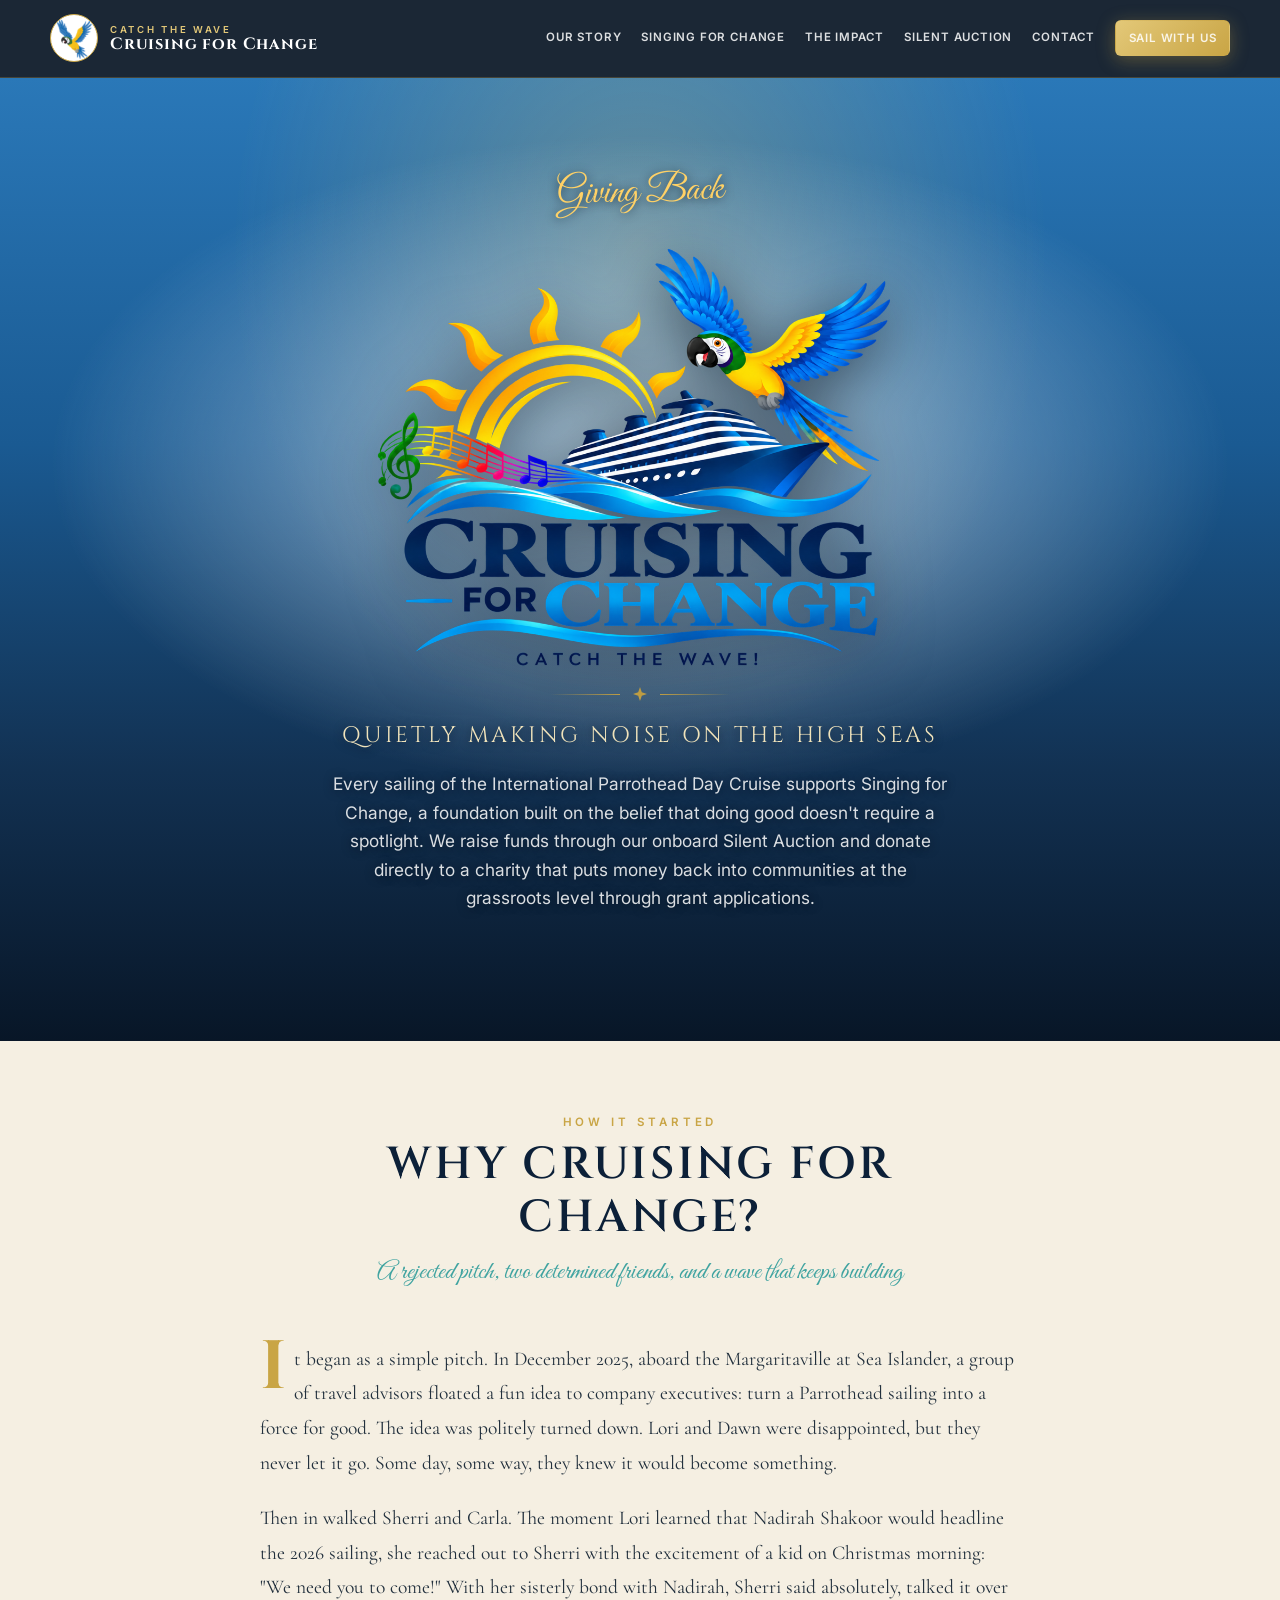
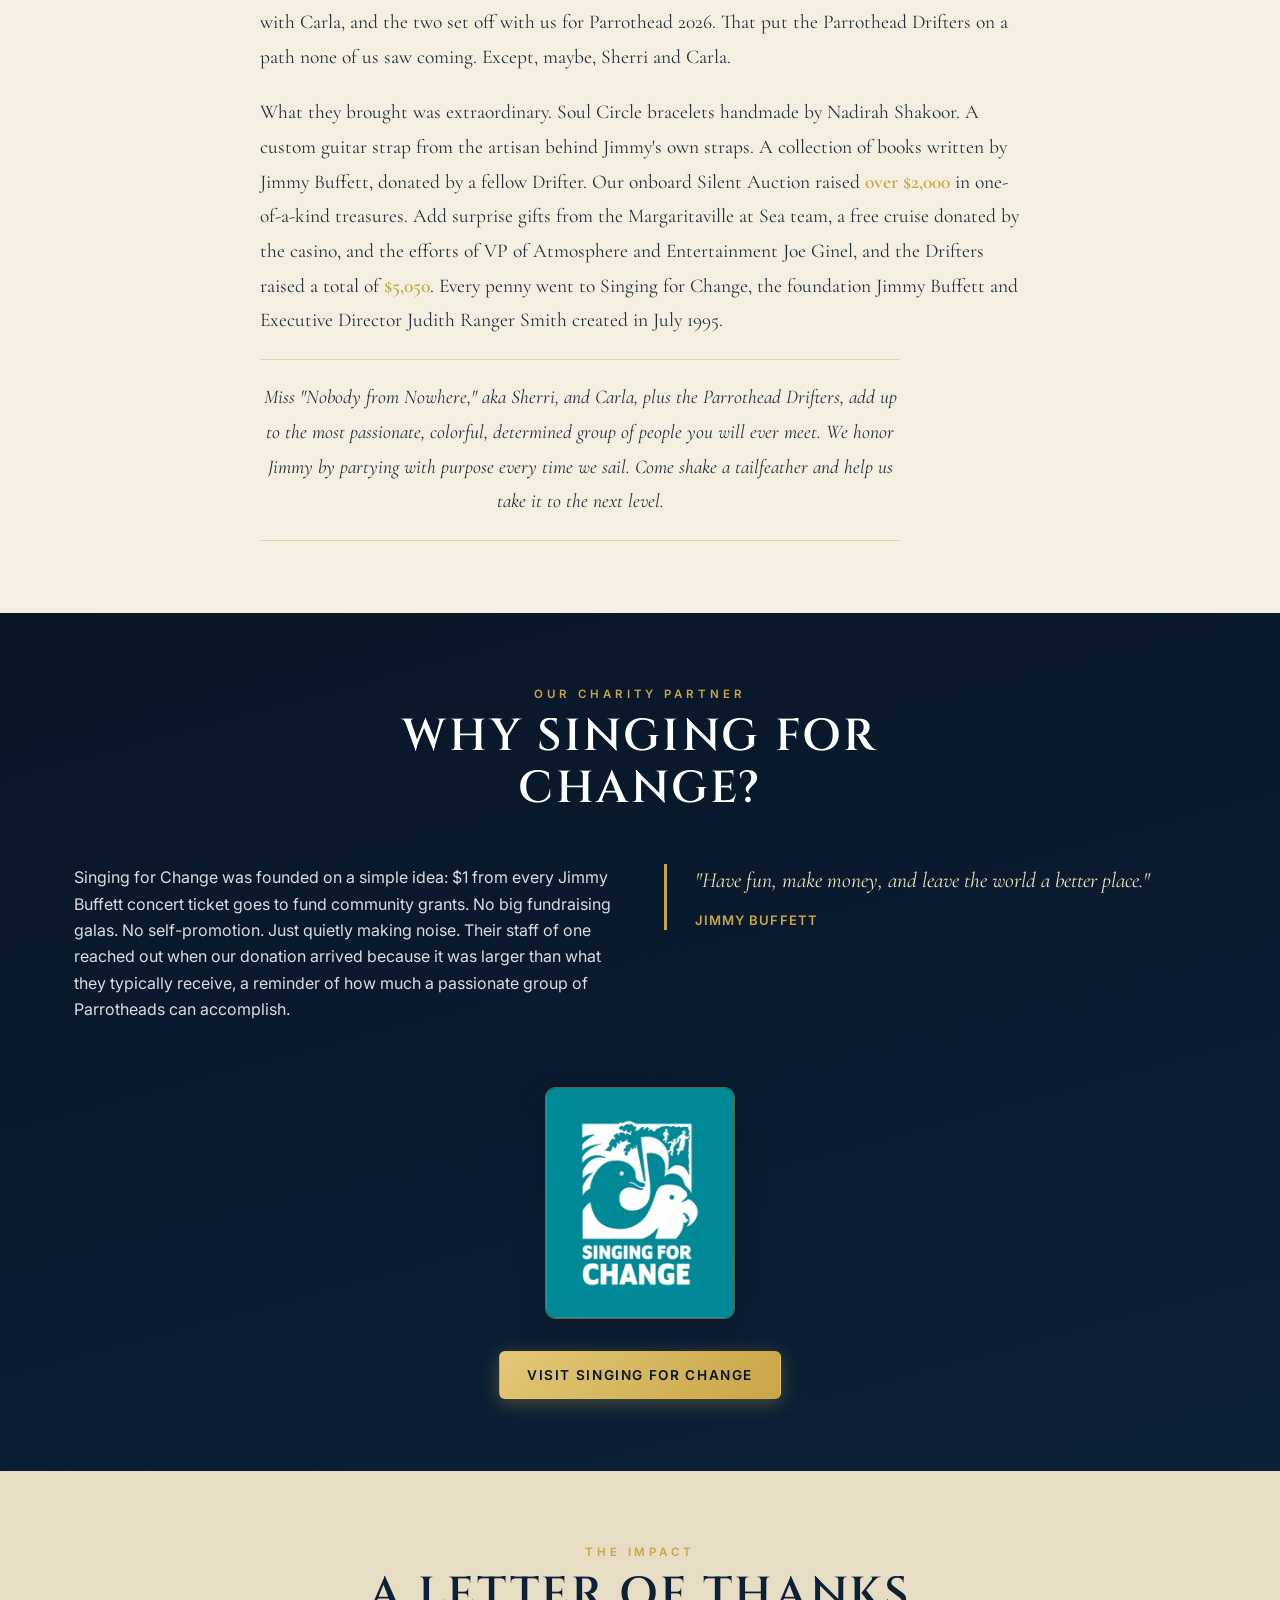
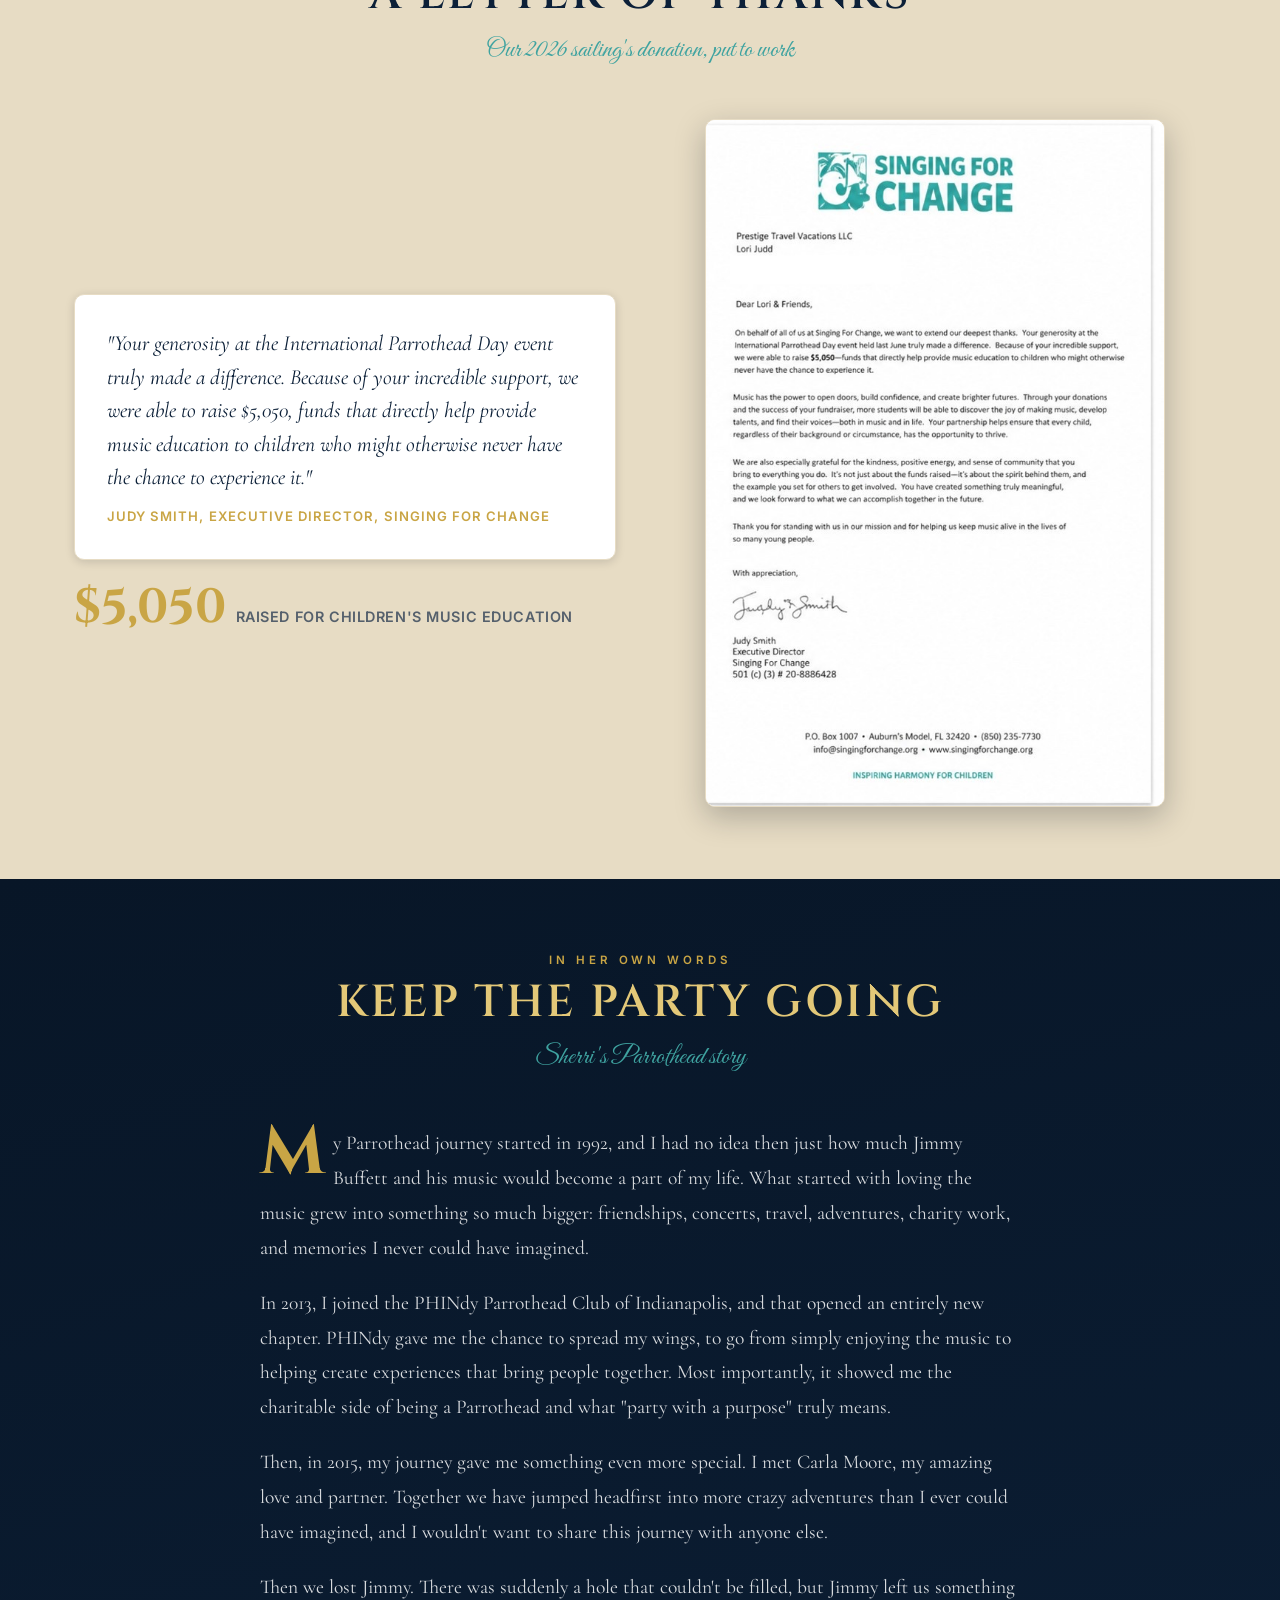
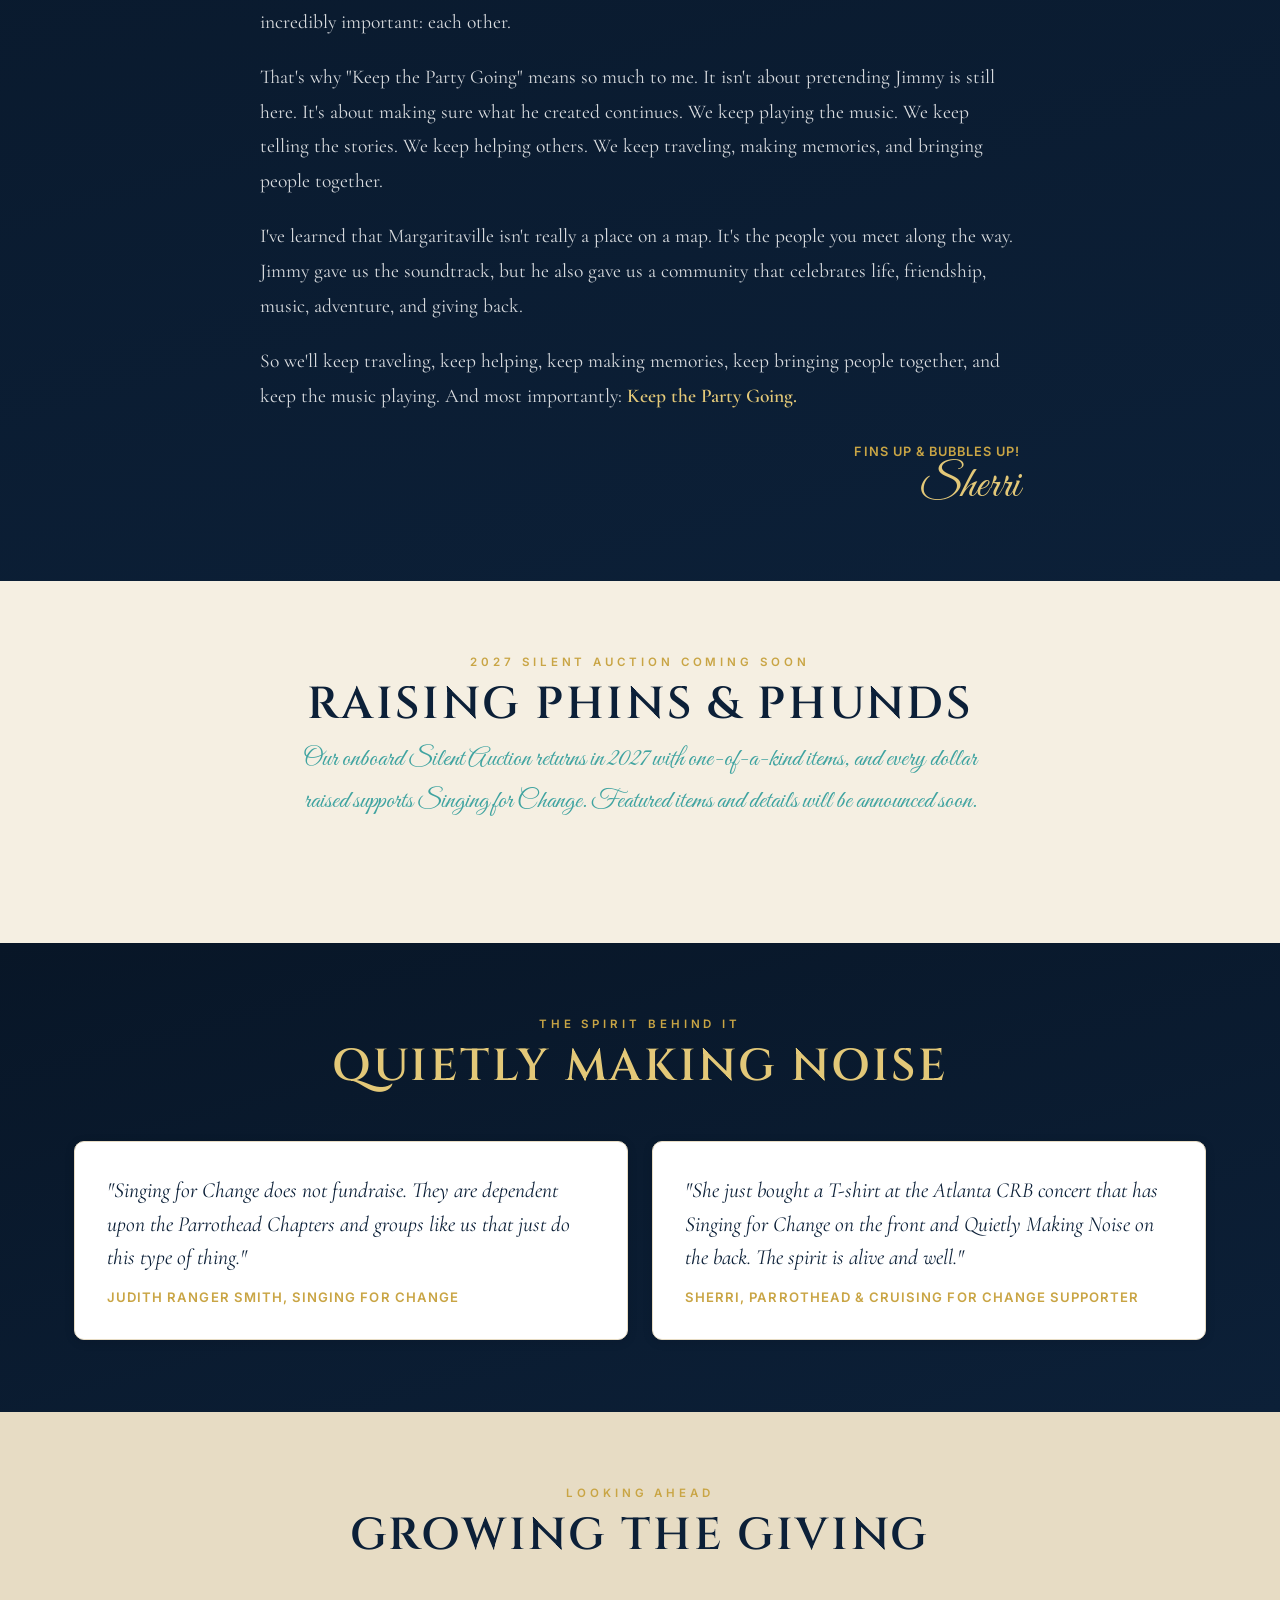
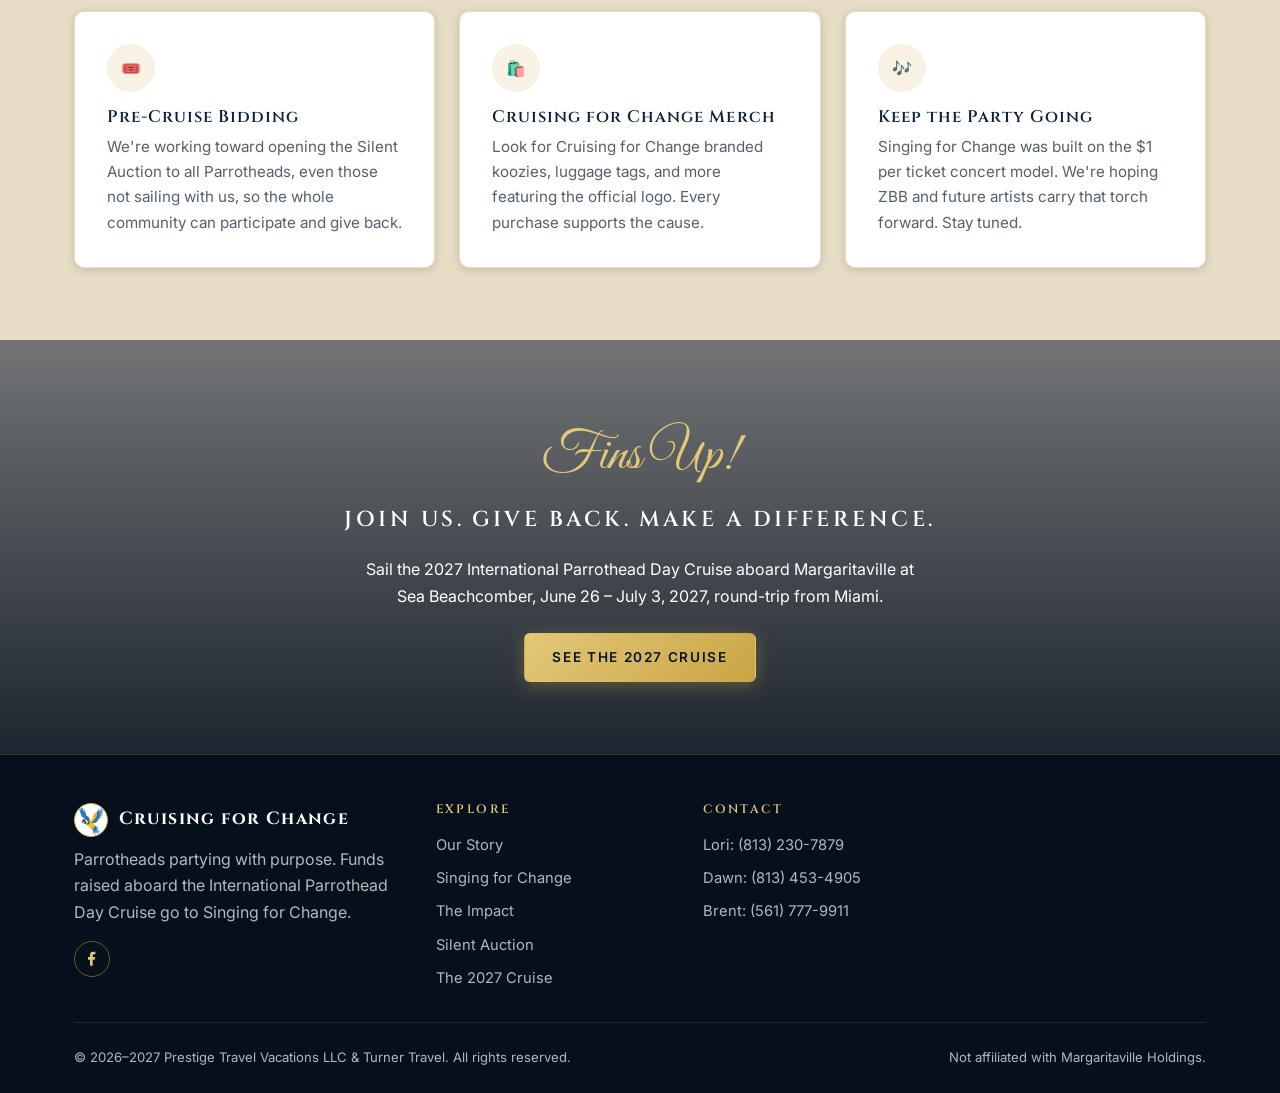
==== public/index.html @ c518edcb "First version of cruisingforchange.org Home page carried over from the parrotheadscruise.com charity" ====
<!DOCTYPE html>
<html lang="en">
<head>
<meta charset="UTF-8">
<meta name="viewport" content="width=device-width, initial-scale=1.0">
<title>Cruising for Change | Partying with Purpose on the High Seas</title>
<meta name="description" content="Cruising for Change: how the Parrothead Drifters raised $5,050 for Singing for Change aboard Margaritaville at Sea, and how the 2027 International Parrothead Day Cruise keeps the party going with purpose.">
<link rel="canonical" href="https://cruisingforchange.org/">
<meta property="og:type" content="website">
<meta property="og:site_name" content="Cruising for Change">
<meta property="og:title" content="Cruising for Change | Partying with Purpose on the High Seas">
<meta property="og:description" content="Parrotheads raising funds for Singing for Change, one sailing at a time. Catch the wave.">
<meta property="og:url" content="https://cruisingforchange.org/">
<meta property="og:image" content="https://cruisingforchange.org/assets/img/og-image.jpg">
<meta property="og:image:width" content="1200">
<meta property="og:image:height" content="630">
<meta property="og:image:alt" content="Cruising for Change logo: a cruise ship, a macaw and a rising sun">
<meta name="twitter:card" content="summary_large_image">
<meta name="twitter:title" content="Cruising for Change | Partying with Purpose on the High Seas">
<meta name="twitter:description" content="Parrotheads raising funds for Singing for Change, one sailing at a time. Catch the wave.">
<meta name="twitter:image" content="https://cruisingforchange.org/assets/img/og-image.jpg">
<link rel="icon" type="image/png" href="assets/img/favicon.png">
<link rel="preconnect" href="https://fonts.googleapis.com">
<link rel="preconnect" href="https://fonts.gstatic.com" crossorigin>
<link href="https://fonts.googleapis.com/css2?family=Cinzel:wght@600;700&family=Cormorant+Garamond:ital,wght@0,500;0,600;1,500&family=Great+Vibes&family=Inter:wght@400;500;600;700&display=swap" rel="stylesheet">
<link rel="stylesheet" href="css/styles.css">
</head>
<body>

<header class="site-header" id="siteHeader">
  <nav class="nav container">
    <a href="#top" class="brand">
      <img class="brand-mark" src="assets/img/favicon.png" alt="Cruising for Change parrot">
      <span class="brand-text">
        <span class="brand-top">Catch the Wave</span>
        <span class="brand-main">Cruising for Change</span>
      </span>
    </a>
    <button class="nav-toggle" id="navToggle" aria-label="Toggle navigation" aria-expanded="false" aria-controls="navLinks">
      <svg viewBox="0 0 24 24" fill="none" stroke="currentColor" stroke-width="2"><line x1="3" y1="6" x2="21" y2="6"/><line x1="3" y1="12" x2="21" y2="12"/><line x1="3" y1="18" x2="21" y2="18"/></svg>
    </button>
    <div class="nav-links" id="navLinks">
      <a href="#story">Our Story</a>
      <a href="#partner">Singing for Change</a>
      <a href="#impact">The Impact</a>
      <a href="#auction">Silent Auction</a>
      <a href="#contact">Contact</a>
      <a href="https://parrotheadscruise.com/" class="btn btn-gold">Sail With Us</a>
    </div>
  </nav>
</header>

<main id="top">

  <section class="hero charity-hero">
    <div class="container">
      <div class="hero-inner" style="max-width: 760px; margin: 0 auto; text-align: center;">
        <span class="hero-script">Giving Back</span>
        <h1 class="visually-hidden">Cruising for Change</h1>
        <img class="cfc-logo-float" src="assets/img/cfc-logo-transparent.png" alt="Cruising for Change: Catch the Wave" width="1200" height="800">
        <div class="hero-rule" style="justify-content: center;">
          <svg width="14" height="14" viewBox="0 0 14 14" fill="currentColor" aria-hidden="true"><path d="M7 0l1.8 5.2L14 7l-5.2 1.8L7 14 5.2 8.8 0 7l5.2-1.8z"/></svg>
        </div>
        <p class="hero-dates">QUIETLY MAKING NOISE ON THE HIGH SEAS</p>
        <p class="hero-lede" style="max-width: 620px; margin-left: auto; margin-right: auto;">Every sailing of the International Parrothead Day Cruise supports Singing for Change, a foundation built on the belief that doing good doesn't require a spotlight. We raise funds through our onboard Silent Auction and donate directly to a charity that puts money back into communities at the grassroots level through grant applications.</p>
      </div>
    </div>
  </section>

  <section id="story">
    <div class="container">
      <div class="section-head">
        <span class="eyebrow">How It Started</span>
        <h2>Why Cruising for Change?</h2>
        <p class="tagline">A rejected pitch, two determined friends, and a wave that keeps building</p>
      </div>
      <div class="story story-prose">
        <p>It began as a simple pitch. In December 2025, aboard the Margaritaville at Sea Islander, a group of travel advisors floated a fun idea to company executives: turn a Parrothead sailing into a force for good. The idea was politely turned down. Lori and Dawn were disappointed, but they never let it go. Some day, some way, they knew it would become something.</p>
        <figure class="pitch-photo">
          <img src="assets/img/pitch-2025.jpg" alt="Lori and Dawn in Cruising for Change shirts making the first pitch aboard Margaritaville at Sea Islander, December 2025" width="463" height="437" loading="lazy" onerror="this.closest('figure').hidden = true">
          <figcaption>Lori and Dawn making the very first pitch, December 2025, aboard Margaritaville at Sea Islander</figcaption>
        </figure>
        <p>Then in walked Sherri and Carla. The moment Lori learned that Nadirah Shakoor would headline the 2026 sailing, she reached out to Sherri with the excitement of a kid on Christmas morning: "We need you to come!" With her sisterly bond with Nadirah, Sherri said absolutely, talked it over with Carla, and the two set off with us for Parrothead 2026. That put the Parrothead Drifters on a path none of us saw coming. Except, maybe, Sherri and Carla.</p>
        <p>What they brought was extraordinary. Soul Circle bracelets handmade by Nadirah Shakoor. A custom guitar strap from the artisan behind Jimmy's own straps. A collection of books written by Jimmy Buffett, donated by a fellow Drifter. Our onboard Silent Auction raised <strong>over $2,000</strong> in one-of-a-kind treasures. Add surprise gifts from the Margaritaville at Sea team, a free cruise donated by the casino, and the efforts of VP of Atmosphere and Entertainment Joe Ginel, and the Drifters raised a total of <strong>$5,050</strong>. Every penny went to Singing for Change, the foundation Jimmy Buffett and Executive Director Judith Ranger Smith created in July 1995.</p>
        <p class="story-highlight">Miss "Nobody from Nowhere," aka Sherri, and Carla, plus the Parrothead Drifters, add up to the most passionate, colorful, determined group of people you will ever meet. We honor Jimmy by partying with purpose every time we sail. Come shake a tailfeather and help us take it to the next level.</p>
      </div>
    </div>
  </section>

  <section class="bg-navy" id="partner">
    <div class="container">
      <div class="section-head">
        <span class="eyebrow">Our Charity Partner</span>
        <h2>Why Singing for Change?</h2>
      </div>
      <div class="grid grid-2" style="gap: var(--space-5); align-items: flex-start;">
        <div>
          <p>Singing for Change was founded on a simple idea: $1 from every Jimmy Buffett concert ticket goes to fund community grants. No big fundraising galas. No self-promotion. Just quietly making noise. Their staff of one reached out when our donation arrived because it was larger than what they typically receive, a reminder of how much a passionate group of Parrotheads can accomplish.</p>
        </div>
        <blockquote class="quote-card">"Have fun, make money, and leave the world a better place."<span class="quote-attribution">Jimmy Buffett</span></blockquote>
      </div>
      <div style="text-align: center; margin-top: var(--space-5);">
        <a href="https://www.singingforchange.org/" target="_blank" rel="noopener" aria-label="Singing for Change" style="display: inline-block;">
          <img class="sfc-logo" src="assets/img/singing-for-change.jpg" alt="Singing for Change logo" loading="lazy">
        </a>
        <div style="margin-top: var(--space-3);">
          <a href="https://www.singingforchange.org/" class="btn btn-gold" target="_blank" rel="noopener">Visit Singing for Change</a>
        </div>
      </div>
    </div>
  </section>

  <section class="bg-cream-dark" id="impact">
    <div class="container">
      <div class="section-head">
        <span class="eyebrow">The Impact</span>
        <h2>A Letter of Thanks</h2>
        <p class="tagline">Our 2026 sailing's donation, put to work</p>
      </div>
      <div class="grid grid-2" style="gap: var(--space-5); align-items: center;">
        <div>
          <div class="card quote-card">
            <blockquote>"Your generosity at the International Parrothead Day event truly made a difference. Because of your incredible support, we were able to raise $5,050, funds that directly help provide music education to children who might otherwise never have the chance to experience it."</blockquote>
            <span class="quote-attribution">Judy Smith, Executive Director, Singing for Change</span>
          </div>
          <div class="impact-stat">
            <span class="impact-num">$5,050</span>
            <span class="impact-label">raised for children's music education</span>
          </div>
        </div>
        <a href="assets/img/sfc-thank-you-letter.jpg" target="_blank" rel="noopener" class="letter-frame" title="View the full letter">
          <img src="assets/img/sfc-thank-you-letter.jpg" alt="Thank-you letter from Singing for Change acknowledging a $5,050 donation raised at the International Parrothead Day cruise" loading="lazy">
        </a>
      </div>
    </div>
  </section>

  <section class="bg-navy">
    <div class="container">
      <div class="section-head">
        <span class="eyebrow">In Her Own Words</span>
        <h2 style="color: var(--gold-light);">Keep the Party Going</h2>
        <p class="tagline">Sherri's Parrothead story</p>
      </div>
      <div class="story story-prose">
        <p>My Parrothead journey started in 1992, and I had no idea then just how much Jimmy Buffett and his music would become a part of my life. What started with loving the music grew into something so much bigger: friendships, concerts, travel, adventures, charity work, and memories I never could have imagined.</p>
        <p>In 2013, I joined the PHINdy Parrothead Club of Indianapolis, and that opened an entirely new chapter. PHINdy gave me the chance to spread my wings, to go from simply enjoying the music to helping create experiences that bring people together. Most importantly, it showed me the charitable side of being a Parrothead and what "party with a purpose" truly means.</p>
        <p>Then, in 2015, my journey gave me something even more special. I met Carla Moore, my amazing love and partner. Together we have jumped headfirst into more crazy adventures than I ever could have imagined, and I wouldn't want to share this journey with anyone else.</p>
        <p>Then we lost Jimmy. There was suddenly a hole that couldn't be filled, but Jimmy left us something incredibly important: each other.</p>
        <p>That's why "Keep the Party Going" means so much to me. It isn't about pretending Jimmy is still here. It's about making sure what he created continues. We keep playing the music. We keep telling the stories. We keep helping others. We keep traveling, making memories, and bringing people together.</p>
        <p>I've learned that Margaritaville isn't really a place on a map. It's the people you meet along the way. Jimmy gave us the soundtrack, but he also gave us a community that celebrates life, friendship, music, adventure, and giving back.</p>
        <p>So we'll keep traveling, keep helping, keep making memories, keep bringing people together, and keep the music playing. And most importantly: <strong>Keep the Party Going.</strong></p>
        <div class="story-sign">
          <span class="fins">Fins Up &amp; Bubbles Up!</span>
          <span class="name">Sherri</span>
        </div>
      </div>
    </div>
  </section>

  <section id="auction">
    <div class="container">
      <div class="section-head">
        <span class="eyebrow">2027 Silent Auction Coming Soon</span>
        <h2>Raising Phins &amp; Phunds</h2>
        <p class="tagline">Our onboard Silent Auction returns in 2027 with one-of-a-kind items, and every dollar raised supports Singing for Change. Featured items and details will be announced soon.</p>
      </div>
    </div>
  </section>

  <section class="bg-navy">
    <div class="container">
      <div class="section-head">
        <span class="eyebrow">The Spirit Behind It</span>
        <h2 style="color: var(--gold-light);">Quietly Making Noise</h2>
      </div>
      <div class="grid grid-2">
        <div class="card quote-card">
          <blockquote>"Singing for Change does not fundraise. They are dependent upon the Parrothead Chapters and groups like us that just do this type of thing."</blockquote>
          <span class="quote-attribution">Judith Ranger Smith, Singing for Change</span>
        </div>
        <div class="card quote-card">
          <blockquote>"She just bought a T-shirt at the Atlanta CRB concert that has Singing for Change on the front and Quietly Making Noise on the back. The spirit is alive and well."</blockquote>
          <span class="quote-attribution">Sherri, Parrothead &amp; Cruising for Change Supporter</span>
        </div>
      </div>
    </div>
  </section>

  <section class="bg-cream-dark">
    <div class="container">
      <div class="section-head">
        <span class="eyebrow">Looking Ahead</span>
        <h2>Growing the Giving</h2>
      </div>
      <div class="grid grid-3">
        <div class="card">
          <div class="card-icon">🎟️</div>
          <h3>Pre-Cruise Bidding</h3>
          <p>We're working toward opening the Silent Auction to all Parrotheads, even those not sailing with us, so the whole community can participate and give back.</p>
        </div>
        <div class="card">
          <div class="card-icon">🛍️</div>
          <h3>Cruising for Change Merch</h3>
          <p>Look for Cruising for Change branded koozies, luggage tags, and more featuring the official logo. Every purchase supports the cause.</p>
        </div>
        <div class="card">
          <div class="card-icon">🎶</div>
          <h3>Keep the Party Going</h3>
          <p>Singing for Change was built on the $1 per ticket concert model. We're hoping ZBB and future artists carry that torch forward. Stay tuned.</p>
        </div>
      </div>
    </div>
  </section>

</main>

<div class="footer-cta">
  <div class="container">
    <span class="fins">Fins Up!</span>
    <h2>Join Us. Give Back. Make a Difference.</h2>
    <p style="max-width: 560px; margin: 0 auto var(--space-3);">Sail the 2027 International Parrothead Day Cruise aboard Margaritaville at Sea Beachcomber, June 26 &ndash; July 3, 2027, round-trip from Miami.</p>
    <a href="https://parrotheadscruise.com/" class="btn btn-gold">See the 2027 Cruise</a>
  </div>
</div>

<footer class="site-footer" id="contact">
  <div class="container">
    <div class="footer-grid">
      <div class="footer-col">
        <div class="footer-brand">
          <img src="assets/img/favicon.png" alt="Cruising for Change parrot">
          Cruising for Change
        </div>
        <p>Parrotheads partying with purpose. Funds raised aboard the International Parrothead Day Cruise go to Singing for Change.</p>
        <div class="social-links">
          <a href="https://www.facebook.com/profile.php?id=61576907030561" target="_blank" rel="noopener" aria-label="Facebook"><svg viewBox="0 0 24 24" fill="currentColor"><path d="M13 22v-9h3l1-4h-4V7c0-1.1.9-2 2-2h2V1h-3a5 5 0 0 0-5 5v3H6v4h3v9z"/></svg></a>
        </div>
      </div>
      <div class="footer-col">
        <h4>Explore</h4>
        <ul>
          <li><a href="#story">Our Story</a></li>
          <li><a href="#partner">Singing for Change</a></li>
          <li><a href="#impact">The Impact</a></li>
          <li><a href="#auction">Silent Auction</a></li>
          <li><a href="https://parrotheadscruise.com/">The 2027 Cruise</a></li>
        </ul>
      </div>
      <div class="footer-col">
        <h4>Contact</h4>
        <ul>
          <li><a href="tel:+18132307879">Lori: (813) 230-7879</a></li>
          <li><a href="tel:+18134534905">Dawn: (813) 453-4905</a></li>
          <li><a href="tel:+15617779911">Brent: (561) 777-9911</a></li>
        </ul>
      </div>
    </div>
    <div class="footer-bottom">
      <span>&copy; 2026&ndash;2027 Prestige Travel Vacations LLC &amp; Turner Travel. All rights reserved.</span>
      <span>Not affiliated with Margaritaville Holdings.</span>
    </div>
  </div>
</footer>

<script src="js/main.js"></script>
</body>
</html>
---- public/css/styles.css ----
/* ===========================================================
   International Parrothead Day Cruise 2027 - Design System
   Premium navy & gold nautical theme
   =========================================================== */

:root {
  /* Palette */
  --navy-950: #060f1c;
  --navy-900: #081627;
  --navy-800: #0c2038;
  --navy-700: #123152;
  --navy-600: #1a4066;
  --gold: #c9a545;
  --gold-light: #e3c878;
  --gold-pale: #f0e3bb;
  --cream: #f5efe2;
  --cream-dark: #e7dcc4;
  --ink: #22303d;
  --ink-soft: #55606c;
  --white: #ffffff;
  --teal-accent: #3fa3a0;
  --coral: #f0704f;
  --sunny: #ffd166;

  --font-display: "Cinzel", "Trajan Pro", Georgia, serif;
  --font-serif: "Cormorant Garamond", Georgia, serif;
  --font-script: "Great Vibes", cursive;
  --font-body: "Inter", -apple-system, BlinkMacSystemFont, "Segoe UI", sans-serif;

  --container-width: 1180px;
  --radius-sm: 6px;
  --radius-md: 10px;
  --radius-lg: 16px;
  --shadow-sm: 0 2px 10px rgba(6, 15, 28, 0.15);
  --shadow-md: 0 10px 30px rgba(6, 15, 28, 0.25);
  --shadow-gold: 0 4px 18px rgba(201, 165, 69, 0.35);

  --space-1: 0.5rem;
  --space-2: 1rem;
  --space-3: 1.5rem;
  --space-4: 2rem;
  --space-5: 3rem;
  --space-6: 4.5rem;
  --space-7: 6rem;
}

/* -----------------------------------------------------------
   Reset
   ----------------------------------------------------------- */
*, *::before, *::after { box-sizing: border-box; }
html { scroll-behavior: smooth; }
body {
  margin: 0;
  font-family: var(--font-body);
  color: var(--ink);
  background: var(--cream);
  line-height: 1.65;
  -webkit-font-smoothing: antialiased;
}
img { max-width: 100%; display: block; }
a { color: inherit; text-decoration: none; }
ul { margin: 0; padding: 0; list-style: none; }
h1, h2, h3, h4 {
  font-family: var(--font-display);
  color: var(--navy-800);
  line-height: 1.18;
  margin: 0 0 var(--space-2);
  font-weight: 600;
  letter-spacing: 0.02em;
}
p { margin: 0 0 var(--space-2); }
button { font-family: inherit; }

.container {
  width: 100%;
  max-width: var(--container-width);
  margin: 0 auto;
  padding: 0 var(--space-3);
}

/* Decorative helpers */
.script { font-family: var(--font-script); font-weight: 400; letter-spacing: 0; }
.gold { color: var(--gold); }

.ornament {
  display: flex;
  align-items: center;
  justify-content: center;
  gap: 0.8em;
  color: var(--gold);
  font-size: 0.9rem;
  margin: 0.4em 0 1em;
}
.ornament::before, .ornament::after {
  content: "";
  height: 1px;
  width: 56px;
  background: linear-gradient(to var(--dir, right), transparent, var(--gold));
}
.ornament::after { --dir: left; }

/* Placeholder token for details still pending */
.tbd {
  display: inline-flex;
  align-items: center;
  gap: 0.35em;
  padding: 0.05em 0.5em;
  background: rgba(201, 165, 69, 0.12);
  border: 1px dashed var(--gold);
  border-radius: 5px;
  color: #9a7d2e;
  font-weight: 600;
  font-size: 0.92em;
}
.tbd::before { content: "✎"; font-size: 0.85em; }

/* -----------------------------------------------------------
   Buttons
   ----------------------------------------------------------- */
.btn {
  display: inline-flex;
  align-items: center;
  justify-content: center;
  gap: 0.5em;
  padding: 0.9em 2em;
  border-radius: var(--radius-sm);
  font-weight: 600;
  font-size: 0.85rem;
  letter-spacing: 0.12em;
  text-transform: uppercase;
  border: 1.5px solid transparent;
  cursor: pointer;
  transition: transform 0.15s ease, box-shadow 0.15s ease, background 0.15s ease, color 0.15s ease;
}
.btn-gold {
  background: linear-gradient(135deg, var(--gold-light), var(--gold));
  color: var(--navy-900);
  box-shadow: var(--shadow-gold);
}
.btn-gold:hover { transform: translateY(-2px); box-shadow: 0 8px 24px rgba(201, 165, 69, 0.5); }
.btn-outline-light {
  background: transparent;
  color: var(--white);
  border-color: rgba(255,255,255,0.55);
}
.btn-outline-light:hover { background: rgba(255,255,255,0.12); transform: translateY(-2px); }
.btn-outline-navy {
  background: transparent;
  color: var(--navy-800);
  border-color: var(--navy-800);
}
.btn-outline-navy:hover { background: var(--navy-800); color: var(--gold-pale); }
.btn-block { width: 100%; }

/* -----------------------------------------------------------
   Header / Navigation
   ----------------------------------------------------------- */
.site-header {
  position: sticky;
  top: 0;
  z-index: 100;
  background: rgba(8, 22, 39, 0.92);
  backdrop-filter: blur(10px);
  border-bottom: 1px solid rgba(201, 165, 69, 0.25);
}
.site-header.is-scrolled { box-shadow: var(--shadow-md); }
.nav {
  display: flex;
  align-items: center;
  justify-content: space-between;
  gap: var(--space-3);
  padding: 0.9rem 0;
}
.brand { display: flex; align-items: center; gap: 0.75em; }
.brand-mark {
  width: 48px; height: 48px;
  flex-shrink: 0;
  border-radius: 50%;
  background: var(--white);
  object-fit: contain;
  border: 1.5px solid var(--gold);
}
.brand-text { display: flex; flex-direction: column; line-height: 1.15; }
.brand-text .brand-top {
  font-size: 0.6rem;
  letter-spacing: 0.28em;
  text-transform: uppercase;
  color: var(--gold-light);
  font-weight: 600;
}
.brand-text .brand-main {
  font-family: var(--font-display);
  font-size: 1.02rem;
  font-weight: 700;
  color: var(--white);
  letter-spacing: 0.05em;
}
.brand-text .brand-sub {
  font-size: 0.62rem;
  letter-spacing: 0.3em;
  text-transform: uppercase;
  color: var(--gold);
  font-weight: 600;
}
.nav-links { display: flex; align-items: center; gap: 1.25rem; }
.nav-links a,
.nav-menu-btn {
  font-weight: 600;
  font-size: 0.72rem;
  letter-spacing: 0.07em;
  text-transform: uppercase;
  white-space: nowrap;
  color: rgba(255,255,255,0.85);
  padding: 0.4em 0;
  border-bottom: 2px solid transparent;
  transition: color 0.15s ease, border-color 0.15s ease;
}
/* Dropdown groups in the nav: hover on desktop, click/tap anywhere */
.nav-item { position: relative; }
.nav-menu-btn {
  background: none;
  border: none;
  border-bottom: 2px solid transparent;
  cursor: pointer;
  font-family: inherit;
  display: inline-flex;
  align-items: center;
  gap: 0.45em;
}
.nav-menu-btn .caret { width: 10px; height: 6px; opacity: 0.7; transition: transform 0.15s ease; }
.nav-menu {
  display: none;
  position: absolute;
  top: calc(100% + 8px);
  left: -1rem;
  min-width: 210px;
  background: var(--navy-800);
  border: 1px solid rgba(201, 165, 69, 0.35);
  border-radius: 10px;
  padding: 0.45rem 0;
  box-shadow: var(--shadow-md);
  z-index: 60;
}
.nav-menu::before { content: ""; position: absolute; top: -10px; left: 0; right: 0; height: 10px; }
.nav-menu a {
  display: block;
  padding: 0.7em 1.1rem;
  border-bottom: none;
  letter-spacing: 0.08em;
  font-size: 0.74rem;
  white-space: nowrap;
}
.nav-menu a:hover,
.nav-menu a[aria-current="page"] { color: var(--gold-light); background: rgba(255,255,255,0.05); border-bottom: none; }
.has-menu:hover .nav-menu,
.has-menu.is-open .nav-menu,
.has-menu:focus-within .nav-menu { display: block; }
.has-menu:hover .nav-menu-btn,
.has-menu.is-open .nav-menu-btn,
.has-menu.is-active .nav-menu-btn { color: var(--gold-light); border-bottom-color: var(--gold); }
.has-menu.is-open .caret { transform: rotate(180deg); }
.nav-links a:hover,
.nav-links a[aria-current="page"] {
  color: var(--gold-light);
  border-bottom-color: var(--gold);
}
.nav-links .btn { border-bottom: none; padding: 0.7em 1.1em; white-space: nowrap; }
.nav-links a.btn:hover { color: var(--navy-900); }
.nav-toggle {
  display: none;
  background: none;
  border: none;
  cursor: pointer;
  padding: 0.4em;
}
.nav-toggle svg { width: 26px; height: 26px; color: var(--gold-light); }

/* Seven unwrappable items need ~1120px: below that, the phone menu takes over */
@media (max-width: 1200px) {
  .nav-links {
    position: absolute;
    top: 100%;
    left: 0;
    right: 0;
    flex-direction: column;
    align-items: flex-start;
    gap: 0;
    background: var(--navy-900);
    box-shadow: var(--shadow-md);
    max-height: 0;
    overflow: hidden;
    transition: max-height 0.25s ease;
  }
  .nav-links.is-open { max-height: 760px; }
  .nav-links a {
    width: 100%;
    padding: 1em var(--space-3);
    border-bottom: 1px solid rgba(255,255,255,0.08);
  }
  .nav-links .btn { margin: var(--space-2) var(--space-3); width: auto; }
  /* Groups open flat on phones: the label, then its links indented */
  .nav-item { width: 100%; }
  .nav-menu-btn { width: 100%; padding: 1em var(--space-3); border-bottom: 1px solid rgba(255,255,255,0.08); justify-content: space-between; }
  .nav-menu-btn .caret { display: none; }
  .nav-menu { display: block; position: static; min-width: 0; background: var(--navy-950); border: none; border-radius: 0; padding: 0; box-shadow: none; }
  .nav-menu::before { display: none; }
  .nav-menu a { padding-left: calc(var(--space-3) + 1.25rem); white-space: normal; }
  .nav-toggle { display: inline-flex; }
}

/* -----------------------------------------------------------
   Hero
   ----------------------------------------------------------- */
.hero {
  position: relative;
  background:
    linear-gradient(100deg, rgba(6, 15, 28, 0.94) 0%, rgba(8, 22, 39, 0.72) 38%, rgba(8, 22, 39, 0.15) 75%, rgba(6, 15, 28, 0.35) 100%),
    url("../assets/img/ship-exterior.jpg") right center / cover no-repeat;
  color: var(--white);
  padding: var(--space-7) 0 var(--space-7);
  overflow: hidden;
}
.hero-wrap {
  display: grid;
  grid-template-columns: minmax(0, 640px) auto;
  align-items: center;
  gap: var(--space-5);
  position: relative;
  z-index: 1;
}
.hero-inner { max-width: 640px; position: relative; z-index: 1; }
.hero-logo {
  width: clamp(190px, 25vw, 340px);
  height: auto;
  object-fit: contain;
  filter: drop-shadow(0 16px 36px rgba(0, 0, 0, 0.6)) drop-shadow(0 0 24px rgba(255, 220, 150, 0.25));
  transform: rotate(-7deg);
}
@media (max-width: 860px) {
  .hero-wrap { grid-template-columns: 1fr; }
  .hero-side { justify-self: start; align-items: flex-start; order: -1; }
  .hero-logo { width: 160px; }
}
.hero-script {
  font-family: var(--font-script);
  font-size: clamp(1.7rem, 3.2vw, 2.4rem);
  color: var(--sunny);
  display: block;
  margin-bottom: 0.2em;
  transform: rotate(-2deg);
  transform-origin: left;
}
.hero-state {
  font-family: var(--font-script);
  font-size: clamp(1.4rem, 2.6vw, 1.9rem);
  color: var(--coral);
  margin: 0.2em 0 0.6em;
  transform: rotate(-1.5deg);
}
.hero h1 {
  font-family: var(--font-display);
  color: var(--white);
  font-size: clamp(2rem, 4.6vw, 3.3rem);
  font-weight: 700;
  letter-spacing: 0.04em;
  text-transform: uppercase;
  margin-bottom: 0.15em;
}
.hero h1 .year { color: var(--gold-light); }
.hero-rule {
  display: flex;
  align-items: center;
  gap: 0.8em;
  color: var(--gold);
  margin: 0.6em 0 1em;
}
.hero-rule::before, .hero-rule::after {
  content: "";
  height: 1px;
  width: 70px;
  background: linear-gradient(to right, var(--gold), transparent);
}
.hero-rule::before { background: linear-gradient(to left, var(--gold), transparent); }
.hero-dates {
  font-family: var(--font-display);
  font-size: clamp(1.05rem, 2vw, 1.4rem);
  letter-spacing: 0.12em;
  color: var(--gold-pale);
  margin-bottom: var(--space-2);
}
.hero-lede {
  font-size: 1.08rem;
  color: rgba(255,255,255,0.85);
  max-width: 420px;
  margin-bottom: var(--space-4);
}
.hero-actions { display: flex; flex-wrap: wrap; gap: var(--space-2); }
.hero-side {
  justify-self: end;
  display: flex;
  flex-direction: column;
  align-items: center;
  gap: var(--space-3);
}
.hero-offer {
  display: inline-flex;
  align-items: center;
  gap: 0.8em;
  padding: 0.8em 1.6em;
  border: 1px solid rgba(255, 255, 255, 0.35);
  border-radius: 999px;
  background: linear-gradient(135deg, var(--gold-light), var(--gold));
  box-shadow: 0 10px 30px rgba(0, 0, 0, 0.45), 0 0 24px rgba(201, 165, 69, 0.35);
  color: var(--navy-900);
  font-size: 0.78rem;
  font-weight: 700;
  letter-spacing: 0.09em;
  text-transform: uppercase;
  text-align: left;
}
.hero-offer svg { width: 22px; height: 22px; color: var(--navy-900); flex-shrink: 0; }
.hero-offer span { display: flex; flex-direction: column; line-height: 1.35; }
.hero-offer strong {
  font-family: var(--font-display);
  font-weight: 700;
  font-size: 1.25em;
  letter-spacing: 0.05em;
}
.hero-offer em { font-style: normal; font-weight: 600; opacity: 0.85; font-size: 0.92em; }

/* -----------------------------------------------------------
   Vibes strip
   ----------------------------------------------------------- */
.vibes-strip {
  background: var(--navy-950);
  border-top: 1px solid rgba(201, 165, 69, 0.35);
  border-bottom: 1px solid rgba(201, 165, 69, 0.35);
  padding: 1.1rem 0;
}
.vibes-strip ul {
  display: flex;
  justify-content: center;
  align-items: center;
  flex-wrap: wrap;
  gap: 0.9rem clamp(1rem, 3.5vw, 2.4rem);
}
.vibes-strip li {
  font-family: var(--font-display);
  color: var(--gold-light);
  letter-spacing: 0.22em;
  text-transform: uppercase;
  font-size: 0.82rem;
  font-weight: 600;
  display: flex;
  align-items: center;
  gap: clamp(1rem, 3.5vw, 2.4rem);
}
.vibes-strip li:not(:last-child)::after {
  content: "✦";
  color: var(--gold);
  font-size: 0.7em;
}

/* -----------------------------------------------------------
   Sections
   ----------------------------------------------------------- */
section { padding: var(--space-6) 0; }
.section-head { max-width: 720px; margin: 0 auto var(--space-5); text-align: center; }
.eyebrow {
  display: block;
  font-weight: 600;
  letter-spacing: 0.34em;
  text-transform: uppercase;
  font-size: 0.72rem;
  color: var(--gold);
  margin-bottom: 0.6em;
}
.section-head h2 {
  font-size: clamp(1.9rem, 3.6vw, 2.8rem);
  text-transform: uppercase;
  letter-spacing: 0.06em;
  margin-bottom: 0.15em;
}
.section-head .tagline {
  font-family: var(--font-script);
  font-size: clamp(1.25rem, 2.2vw, 1.6rem);
  color: var(--teal-accent);
  margin: 0;
}
.section-head p:not(.tagline) { color: var(--ink-soft); font-size: 1.02rem; }

.bg-navy { background: linear-gradient(165deg, var(--navy-900), var(--navy-800)); color: rgba(255,255,255,0.85); }
.bg-navy h2, .bg-navy h3 { color: var(--white); }
.bg-navy .section-head p:not(.tagline) { color: rgba(255,255,255,0.7); }
.bg-cream-dark { background: var(--cream-dark); }

/* Grids */
.grid { display: grid; gap: var(--space-3); }
.grid-2 { grid-template-columns: repeat(2, 1fr); }
.grid-3 { grid-template-columns: repeat(3, 1fr); }
.grid-4 { grid-template-columns: repeat(4, 1fr); }
@media (max-width: 960px) { .grid-3, .grid-4 { grid-template-columns: repeat(2, 1fr); } }
@media (max-width: 620px) { .grid-2, .grid-3, .grid-4 { grid-template-columns: 1fr; } }

/* -----------------------------------------------------------
   Experience gallery (photo cards)
   ----------------------------------------------------------- */
.photo-card {
  position: relative;
  border-radius: var(--radius-md);
  overflow: hidden;
  box-shadow: var(--shadow-sm);
  aspect-ratio: 16 / 10;
  background: var(--navy-800);
  border: 1px solid rgba(201, 165, 69, 0.35);
}
.photo-card img {
  width: 100%; height: 100%;
  object-fit: cover;
  transition: transform 0.4s ease;
}
.photo-card:hover img { transform: scale(1.06); }
.photo-card figcaption {
  position: absolute;
  inset: auto 0 0 0;
  padding: 2.4rem var(--space-3) var(--space-2);
  background: linear-gradient(to top, rgba(6, 15, 28, 0.92), transparent);
  color: var(--white);
}
.photo-card figcaption strong {
  display: block;
  font-family: var(--font-display);
  font-weight: 600;
  font-size: 0.98rem;
  letter-spacing: 0.08em;
  text-transform: uppercase;
}
.photo-card figcaption span {
  display: block;
  font-size: 0.82rem;
  color: rgba(255,255,255,0.75);
}
figure.photo-card { margin: 0; cursor: zoom-in; }

/* Lightbox */
.lightbox {
  position: fixed;
  inset: 0;
  z-index: 300;
  display: none;
  flex-direction: column;
  align-items: center;
  justify-content: center;
  gap: 1rem;
  background: rgba(6, 15, 28, 0.93);
  backdrop-filter: blur(6px);
  padding: 4vh 5vw;
}
.lightbox.is-open { display: flex; }
.lightbox img {
  max-width: 92vw;
  max-height: 76vh;
  width: auto;
  height: auto;
  border-radius: var(--radius-md);
  border: 1px solid rgba(201, 165, 69, 0.5);
  box-shadow: 0 24px 80px rgba(0, 0, 0, 0.6);
}
.lightbox-caption { text-align: center; max-width: 700px; }
.lightbox-caption strong {
  display: block;
  font-family: var(--font-display);
  color: var(--gold-light);
  letter-spacing: 0.1em;
  text-transform: uppercase;
  font-size: 1.05rem;
}
.lightbox-caption span { color: rgba(255,255,255,0.75); font-size: 0.92rem; }
.lightbox-btn {
  position: fixed;
  width: 46px; height: 46px;
  border-radius: 50%;
  border: 1.5px solid var(--gold);
  background: rgba(8, 22, 39, 0.7);
  color: var(--gold-light);
  font-size: 1.3rem;
  line-height: 1;
  cursor: pointer;
  display: flex;
  align-items: center;
  justify-content: center;
  transition: background 0.15s ease;
}
.lightbox-btn:hover { background: rgba(201, 165, 69, 0.25); }
.lightbox-close { top: 20px; right: 20px; }
.lightbox-prev { left: 16px; top: 50%; transform: translateY(-50%); }
.lightbox-next { right: 16px; top: 50%; transform: translateY(-50%); }
@media (max-width: 640px) {
  .lightbox-prev { left: 6px; }
  .lightbox-next { right: 6px; }
}

/* -----------------------------------------------------------
   Past-cruise photo placeholders
   ----------------------------------------------------------- */
.placeholder-card {
  aspect-ratio: 16 / 10;
  border: 2px dashed var(--gold);
  border-radius: var(--radius-md);
  background: rgba(201, 165, 69, 0.07);
  display: flex;
  flex-direction: column;
  align-items: center;
  justify-content: center;
  gap: 0.4em;
  color: var(--ink-soft);
  text-align: center;
  padding: var(--space-2);
}
.placeholder-card svg { width: 34px; height: 34px; color: var(--gold); }
.placeholder-card .ph-year {
  font-family: var(--font-display);
  color: var(--navy-800);
  letter-spacing: 0.16em;
  text-transform: uppercase;
  font-weight: 600;
  font-size: 0.95rem;
}
.placeholder-card .ph-note { font-size: 0.8rem; }

/* -----------------------------------------------------------
   Itinerary strip
   ----------------------------------------------------------- */
.itinerary-strip {
  display: grid;
  grid-template-columns: repeat(8, 1fr);
  gap: 0;
}
.itin-day {
  padding: 0 0.7rem;
  text-align: center;
  display: flex;
  flex-direction: column;
  gap: 0.25em;
  border-left: 1px solid rgba(255, 255, 255, 0.14);
}
.itin-day:first-child { border-left: none; }
.itin-num {
  font-family: var(--font-body);
  font-size: 0.92rem;
  font-weight: 700;
  letter-spacing: 0.1em;
  text-transform: uppercase;
  color: var(--white);
  line-height: 1.2;
}
.itin-date {
  font-size: 0.7rem;
  font-weight: 600;
  letter-spacing: 0.18em;
  text-transform: uppercase;
  color: var(--gold-light);
}
.itin-photo {
  border-radius: 10px;
  overflow: hidden;
  aspect-ratio: 12 / 13;
  border: 1px solid rgba(255, 255, 255, 0.18);
  margin: 0.5em 0;
}
.itin-photo img {
  width: 100%;
  height: 100%;
  object-fit: cover;
}
.itin-port {
  font-weight: 700;
  font-size: 0.78rem;
  letter-spacing: 0.06em;
  text-transform: uppercase;
  color: var(--white);
  line-height: 1.3;
}
.itin-time { font-size: 0.7rem; letter-spacing: 0.06em; color: var(--gold-pale); }
@media (max-width: 960px) {
  .itinerary-strip { grid-template-columns: repeat(4, 1fr); row-gap: var(--space-4); }
  .itin-day:nth-child(5) { border-left: none; }
}
@media (max-width: 560px) {
  .itinerary-strip { grid-template-columns: repeat(2, 1fr); }
  .itin-day:nth-child(odd) { border-left: none; }
}

/* -----------------------------------------------------------
   Ship feature
   ----------------------------------------------------------- */
.ship-feature {
  display: grid;
  grid-template-columns: 1.15fr 1fr;
  gap: var(--space-5);
  align-items: center;
}
.ship-feature img {
  border-radius: var(--radius-lg);
  box-shadow: var(--shadow-md);
  width: 100%; height: 100%;
  object-fit: cover;
  border: 1px solid rgba(201, 165, 69, 0.4);
}
.ship-video {
  position: relative;
  aspect-ratio: 16 / 9;
  border-radius: var(--radius-lg);
  overflow: hidden;
  box-shadow: var(--shadow-md);
  border: 1px solid rgba(201, 165, 69, 0.4);
}
.ship-video iframe {
  position: absolute;
  inset: 0;
  width: 100%;
  height: 100%;
  border: 0;
}
.ship-stats {
  display: grid;
  grid-template-columns: repeat(3, 1fr);
  gap: var(--space-2);
  margin-top: var(--space-3);
}
.ship-stat {
  background: var(--white);
  border: 1px solid rgba(201, 165, 69, 0.5);
  border-radius: var(--radius-sm);
  padding: var(--space-2);
  text-align: center;
  box-shadow: var(--shadow-sm);
}
.ship-stat .num {
  font-family: var(--font-display);
  font-size: 1.3rem;
  font-weight: 700;
  color: var(--navy-800);
  display: block;
}
.ship-stat .lbl {
  font-size: 0.68rem;
  letter-spacing: 0.12em;
  text-transform: uppercase;
  color: var(--ink-soft);
}
@media (max-width: 860px) { .ship-feature { grid-template-columns: 1fr; } }

/* -----------------------------------------------------------
   Cabin / price cards
   ----------------------------------------------------------- */
.price-card {
  background: var(--white);
  border-radius: var(--radius-md);
  padding: var(--space-4);
  border: 1px solid var(--cream-dark);
  box-shadow: var(--shadow-sm);
  display: flex;
  flex-direction: column;
  gap: var(--space-2);
  position: relative;
  text-align: center;
}
.price-card.featured { border-color: var(--gold); box-shadow: var(--shadow-md); }
.price-card .cabin-photo {
  margin: calc(-1 * var(--space-4)) calc(-1 * var(--space-4)) var(--space-1);
  border-radius: var(--radius-md) var(--radius-md) 0 0;
  overflow: hidden;
  aspect-ratio: 16 / 9;
}
.price-card .cabin-photo img { width: 100%; height: 100%; object-fit: cover; }
.price-card h3 {
  margin-bottom: 0;
  font-size: 1.05rem;
  letter-spacing: 0.14em;
  text-transform: uppercase;
}
.price-from {
  font-size: 0.72rem;
  letter-spacing: 0.2em;
  text-transform: uppercase;
  color: var(--ink-soft);
}
.price-amount {
  font-family: var(--font-display);
  font-size: 2.2rem;
  font-weight: 700;
  color: var(--navy-800);
  line-height: 1.05;
}
.price-amount .unit {
  display: block;
  font-family: var(--font-body);
  font-size: 0.68rem;
  font-weight: 600;
  letter-spacing: 0.18em;
  text-transform: uppercase;
  color: var(--ink-soft);
  margin-top: 0.4em;
}
.price-features {
  display: flex;
  flex-direction: column;
  gap: 0.5em;
  margin: var(--space-2) 0;
  text-align: left;
}
.price-features li {
  display: flex; gap: 0.6em; align-items: flex-start;
  font-size: 0.92rem; color: var(--ink-soft);
}
.price-features svg { width: 16px; height: 16px; flex-shrink: 0; color: var(--gold); margin-top: 0.2em; }
.price-note { font-size: 0.8rem; color: var(--ink-soft); text-align: center; margin-top: var(--space-3); }

table.pricing-table {
  width: 100%;
  border-collapse: collapse;
  background: var(--white);
  border-radius: var(--radius-md);
  overflow: hidden;
  box-shadow: var(--shadow-sm);
}
table.pricing-table th, table.pricing-table td {
  padding: 1em 1.2em;
  text-align: left;
  border-bottom: 1px solid var(--cream-dark);
}
table.pricing-table th {
  background: var(--navy-800);
  color: var(--gold-pale);
  font-family: var(--font-display);
  font-weight: 600;
  letter-spacing: 0.08em;
  text-transform: uppercase;
  font-size: 0.85rem;
}
table.pricing-table tr:last-child td { border-bottom: none; }
.table-wrap { overflow-x: auto; }

/* -----------------------------------------------------------
   Cards / advisors
   ----------------------------------------------------------- */
.card {
  background: var(--white);
  border-radius: var(--radius-md);
  padding: var(--space-4);
  box-shadow: var(--shadow-sm);
  border: 1px solid var(--cream-dark);
  transition: transform 0.2s ease, box-shadow 0.2s ease;
}
.card:hover { transform: translateY(-4px); box-shadow: var(--shadow-md); }
.card-icon {
  width: 48px; height: 48px;
  display: flex; align-items: center; justify-content: center;
  border-radius: 50%;
  background: rgba(201, 165, 69, 0.14);
  color: var(--gold);
  margin-bottom: var(--space-2);
}
.card-icon svg { width: 22px; height: 22px; }
.card h3 { font-size: 1.05rem; margin-bottom: 0.4em; letter-spacing: 0.06em; }
.card p { color: var(--ink-soft); font-size: 0.95rem; margin-bottom: 0; }

.team-card { text-align: center; }
.avatar {
  width: 104px; height: 104px;
  border-radius: 50%;
  margin: 0 auto var(--space-2);
  display: flex; align-items: center; justify-content: center;
  background: linear-gradient(150deg, var(--navy-700), var(--navy-900));
  border: 2px solid var(--gold);
  color: var(--gold-light);
  font-family: var(--font-display);
  font-size: 1.9rem;
  font-weight: 700;
  overflow: hidden;
}
.avatar.avatar-logo { background: var(--white); padding: 6px; }
.avatar.avatar-logo img { width: 100%; height: 100%; object-fit: contain; }
.advisor-photo {
  width: 172px;
  max-width: 100%;
  aspect-ratio: 4 / 5;
  margin: 0 auto var(--space-3);
  border-radius: var(--radius-md);
  overflow: hidden;
  border: 2px solid var(--gold);
  box-shadow: var(--shadow-sm);
  background: linear-gradient(165deg, #bfe0ea 0%, #d8e6dc 55%, #f0e6d0 100%);
}
.advisor-photo img { width: 100%; height: 100%; object-fit: cover; display: block; }
.avatar-wide {
  width: 220px;
  max-width: 100%;
  height: 104px;
  border-radius: var(--radius-md);
  background: var(--white);
  border: 2px solid var(--gold);
  display: flex;
  align-items: center;
  justify-content: center;
  padding: 14px 18px;
  margin: 0 auto var(--space-2);
}
.avatar-wide img { max-width: 100%; max-height: 100%; object-fit: contain; }
.team-card h3 { margin-bottom: 0.1em; }
.team-role {
  color: var(--gold);
  font-weight: 700;
  font-size: 0.72rem;
  text-transform: uppercase;
  letter-spacing: 0.18em;
  margin-bottom: var(--space-2);
}
.team-meta { display: flex; flex-direction: column; gap: 0.4em; margin-top: var(--space-2); font-size: 0.92rem; }
.team-meta a { color: var(--navy-800); font-weight: 600; }
.team-meta a:hover { color: var(--gold); }
.team-note {
  font-size: 0.76rem;
  letter-spacing: 0.06em;
  color: var(--ink-soft);
  margin-top: 0.35em;
}

/* -----------------------------------------------------------
   Charity page - quotes & auction placeholders
   ----------------------------------------------------------- */
.quote-card {
  font-family: var(--font-serif);
  font-style: italic;
  font-size: 1.35rem;
  line-height: 1.55;
}
.quote-card blockquote { margin: 0; font: inherit; }
blockquote.quote-card {
  margin: 0;
  padding-left: 1.3em;
  border-left: 3px solid var(--gold);
  color: var(--gold-pale);
}
.card.quote-card { color: var(--navy-800); }
.quote-attribution {
  display: block;
  margin-top: 0.9em;
  font-family: var(--font-body);
  font-style: normal;
  font-size: 0.82rem;
  font-weight: 600;
  letter-spacing: 0.08em;
  text-transform: uppercase;
  color: var(--gold);
}
.auction-placeholder {
  position: absolute;
  inset: 0;
  display: flex;
  align-items: center;
  justify-content: center;
  padding-bottom: 3.2em;
  color: rgba(255, 255, 255, 0.4);
  font-size: 0.78rem;
  font-weight: 600;
  letter-spacing: 0.12em;
  text-transform: uppercase;
}
.photo-card:has(.auction-placeholder) { cursor: default; }

/* Charity: donation impact + thank-you letter */
.impact-stat {
  display: flex;
  align-items: baseline;
  gap: 0.6em;
  margin-top: var(--space-3);
  flex-wrap: wrap;
}
.impact-num {
  font-family: var(--font-display);
  font-size: clamp(2.2rem, 5vw, 3rem);
  font-weight: 700;
  color: var(--gold);
  line-height: 1;
}
.impact-label {
  font-size: 0.9rem;
  font-weight: 600;
  letter-spacing: 0.04em;
  text-transform: uppercase;
  color: var(--ink-soft);
}
.letter-frame {
  display: block;
  border-radius: var(--radius-md);
  overflow: hidden;
  border: 1px solid var(--cream-dark);
  box-shadow: var(--shadow-md);
  background: var(--white);
  transition: transform 0.2s ease, box-shadow 0.2s ease;
  max-width: 460px;
  margin: 0 auto;
}
.letter-frame:hover { transform: translateY(-3px); box-shadow: 0 16px 40px rgba(6, 15, 28, 0.28); }
.letter-frame img { width: 100%; height: auto; display: block; }
.sfc-logo {
  width: 190px;
  height: auto;
  border-radius: var(--radius-md);
  box-shadow: var(--shadow-md);
  border: 1px solid rgba(201, 165, 69, 0.5);
  transition: transform 0.2s ease, box-shadow 0.2s ease;
}
.sfc-logo:hover { transform: translateY(-3px); box-shadow: 0 14px 34px rgba(0, 0, 0, 0.4); }

/* Guest testimonials (card grid, scales as reviews grow) */
.testimonial-grid {
  display: grid;
  grid-template-columns: repeat(auto-fit, minmax(320px, 1fr));
  gap: var(--space-4);
  max-width: 1040px;
  margin: 0 auto;
}
.t-card {
  display: flex;
  flex-direction: column;
  background: rgba(255, 255, 255, 0.04);
  border: 1px solid rgba(201, 165, 69, 0.28);
  border-radius: var(--radius-md);
  padding: var(--space-4);
}
.t-card .t-mark {
  font-family: var(--font-display);
  font-size: 3rem;
  line-height: 0.4;
  color: var(--gold);
  opacity: 0.5;
  display: block;
  margin-bottom: 0.35em;
}
.t-card blockquote {
  margin: 0;
  font-family: var(--font-serif);
  font-size: 1.14rem;
  line-height: 1.68;
  color: rgba(255, 255, 255, 0.9);
}
.t-card blockquote p { margin: 0 0 0.8em; }
.t-card blockquote p:last-child { margin-bottom: 0; }
.t-foot { margin-top: auto; padding-top: var(--space-3); }
.t-foot .t-name {
  font-family: var(--font-script);
  font-size: 2rem;
  line-height: 1;
  color: var(--gold-light);
}
.t-foot .t-who {
  display: block;
  margin-top: 0.3em;
  font-size: 0.74rem;
  letter-spacing: 0.06em;
  text-transform: uppercase;
  font-weight: 600;
  color: var(--gold);
}
.t-badge {
  align-self: flex-start;
  margin-top: 0.9em;
  padding: 0.4em 0.95em;
  border: 1px solid rgba(201, 165, 69, 0.5);
  border-radius: 999px;
  font-size: 0.7rem;
  letter-spacing: 0.05em;
  text-transform: uppercase;
  font-weight: 600;
  color: var(--gold-light);
}

/* Charity: narrative story blocks (origin story + Sherri's story) */
.story { max-width: 760px; margin: 0 auto; }
.story-prose p {
  font-family: var(--font-serif);
  font-size: 1.22rem;
  line-height: 1.78;
  margin: 0 0 1.05em;
  color: var(--ink);
}
.story-prose p:last-child { margin-bottom: 0; }
.bg-navy .story-prose p { color: rgba(255, 255, 255, 0.84); }
.story-prose p:first-of-type::first-letter {
  font-family: var(--font-display);
  font-size: 3.5em;
  line-height: 0.66;
  float: left;
  margin: 0.05em 0.11em 0 0;
  color: var(--gold);
  font-weight: 700;
}
.story-prose strong { color: var(--gold); font-weight: 600; }
.bg-navy .story-prose strong { color: var(--gold-light); }
.story-highlight {
  font-family: var(--font-serif);
  font-style: italic;
  font-size: clamp(1.2rem, 2.4vw, 1.42rem);
  line-height: 1.5;
  text-align: center;
  color: var(--gold);
  border-top: 1px solid rgba(201, 165, 69, 0.4);
  border-bottom: 1px solid rgba(201, 165, 69, 0.4);
  padding: 1.05em 0;
  margin: 1.7em auto 0;
  max-width: 640px;
}
.story-sign { margin-top: 1.7em; text-align: right; }
.story-sign .fins {
  display: block;
  font-family: var(--font-body);
  font-weight: 600;
  letter-spacing: 0.08em;
  text-transform: uppercase;
  font-size: 0.8rem;
  color: var(--gold);
}
.story-sign .name {
  display: block;
  font-family: var(--font-script);
  font-size: 2.8rem;
  line-height: 1;
  color: var(--gold-light);
  margin-top: 0.05em;
}
@media (max-width: 600px) {
  .story-prose p { font-size: 1.12rem; line-height: 1.72; }
}

/* Ocean gradient, no photo: sky blue up top fading to deep navy water */
.hero.charity-hero {
  background:
    radial-gradient(ellipse 46% 34% at 50% 40%, rgba(234, 246, 255, 0.62) 0%, rgba(234, 246, 255, 0.3) 55%, rgba(234, 246, 255, 0) 100%),
    radial-gradient(ellipse at 50% 18%, rgba(255, 209, 102, 0.28) 0%, rgba(255, 209, 102, 0) 45%),
    linear-gradient(180deg, #2a78b8 0%, #1a5a92 38%, #123152 72%, #081627 100%);
}
/* Text shadow keeps the copy crisp over the brighter top of the gradient */
.charity-hero .hero-script,
.charity-hero .hero-dates,
.charity-hero .hero-lede { text-shadow: 0 1px 10px rgba(6, 15, 28, 0.7); }
/* Transparent Cruising for Change logo floating over the photo */
.cfc-logo-float {
  display: block;
  width: clamp(320px, 52vw, 640px);
  height: auto;
  margin: 0 auto var(--space-2);
  filter: drop-shadow(0 12px 28px rgba(6, 15, 28, 0.6));
}

/* Cruising for Change logo (2026 artwork, navy version on the dark hero) */
.cfc-logo-img {
  display: block;
  width: clamp(300px, 46vw, 560px);
  height: auto;
  margin: 0 auto var(--space-3);
  border-radius: 18px;
  border: 1px solid rgba(201, 165, 69, 0.45);
  box-shadow: 0 26px 60px rgba(0, 0, 0, 0.5);
}

/* Cruising for Change animated logo medallion */
@keyframes cfcParrotEnter {
  0%   { opacity: 0; transform: translate(40%, -36%) rotate(18deg) scale(0.75); }
  60%  { opacity: 1; }
  100% { opacity: 1; transform: translate(0, 0) rotate(0deg) scale(1); }
}
@keyframes cfcParrotBob {
  0%, 100% { transform: translateY(0) rotate(0deg); }
  50%      { transform: translateY(-2.5%) rotate(-2deg); }
}
.cfc-logo {
  position: relative;
  width: clamp(300px, 40vw, 440px);
  aspect-ratio: 341 / 323;
  margin: 0 auto var(--space-3);
  cursor: pointer;
  filter: drop-shadow(0 6px 20px rgba(0, 0, 0, 0.5));
}
.cfc-logo img {
  position: absolute;
  inset: 0;
  width: 100%;
  height: 100%;
  object-fit: contain;
}
.cfc-parrot-bob {
  position: absolute;
  inset: 0;
  animation: cfcParrotBob 2.2s ease-in-out 1.6s infinite;
}
.cfc-parrot-enter { animation: cfcParrotEnter 1.3s cubic-bezier(.2, .8, .3, 1) 0.3s both; }
@media (prefers-reduced-motion: reduce) {
  .cfc-parrot-bob, .cfc-parrot-enter { animation: none; }
}

/* -----------------------------------------------------------
   FAQ accordion
   ----------------------------------------------------------- */
.faq-list { display: flex; flex-direction: column; gap: var(--space-2); max-width: 800px; margin: 0 auto; }
.faq-item {
  background: var(--white);
  border: 1px solid var(--cream-dark);
  border-radius: var(--radius-md);
  overflow: hidden;
}
.faq-question {
  width: 100%;
  display: flex;
  align-items: center;
  justify-content: space-between;
  gap: var(--space-2);
  background: none;
  border: none;
  padding: var(--space-3);
  text-align: left;
  font-family: var(--font-display);
  font-size: 1rem;
  font-weight: 600;
  letter-spacing: 0.04em;
  color: var(--navy-800);
  cursor: pointer;
}
.faq-question .plus { flex-shrink: 0; width: 20px; height: 20px; position: relative; }
.faq-question .plus::before, .faq-question .plus::after {
  content: "";
  position: absolute; background: var(--gold);
  border-radius: 2px; transition: transform 0.2s ease, opacity 0.2s ease;
}
.faq-question .plus::before { top: 50%; left: 0; width: 100%; height: 2px; margin-top: -1px; }
.faq-question .plus::after { left: 50%; top: 0; height: 100%; width: 2px; margin-left: -1px; }
.faq-item.is-open .plus::after { transform: rotate(90deg); opacity: 0; }
.faq-answer { max-height: 0; overflow: hidden; transition: max-height 0.25s ease; padding: 0 var(--space-3); }
.faq-item.is-open .faq-answer { max-height: 420px; padding-bottom: var(--space-3); }
.faq-answer p { color: var(--ink-soft); margin: 0; }

/* -----------------------------------------------------------
   CTA banner
   ----------------------------------------------------------- */
.cta-banner {
  background:
    linear-gradient(100deg, rgba(6, 15, 28, 0.9), rgba(8, 22, 39, 0.65)),
    url("../assets/img/pool-deck.jpg") center 60% / cover no-repeat;
  border: 1px solid rgba(201, 165, 69, 0.5);
  border-radius: var(--radius-lg);
  padding: var(--space-5);
  color: var(--white);
  display: flex;
  align-items: center;
  justify-content: space-between;
  gap: var(--space-4);
  flex-wrap: wrap;
}
.cta-banner h2 {
  color: var(--white);
  margin-bottom: 0.15em;
  text-transform: uppercase;
  letter-spacing: 0.06em;
  font-size: clamp(1.4rem, 2.6vw, 2rem);
}
.cta-banner .cta-script {
  font-family: var(--font-script);
  font-size: 1.7rem;
  color: var(--gold-light);
  display: block;
}
.cta-banner p { color: rgba(255,255,255,0.85); margin-bottom: 0; }

/* -----------------------------------------------------------
   Forms
   ----------------------------------------------------------- */
.form-grid { display: grid; grid-template-columns: 1fr 1fr; gap: var(--space-3); }
.form-field { display: flex; flex-direction: column; gap: 0.4em; }
.form-field.full { grid-column: 1 / -1; }
.form-field label {
  font-weight: 600;
  font-size: 0.78rem;
  letter-spacing: 0.1em;
  text-transform: uppercase;
  color: var(--navy-800);
}
.form-field input, .form-field select, .form-field textarea {
  padding: 0.8em 1em;
  border-radius: var(--radius-sm);
  border: 1.5px solid var(--cream-dark);
  font-family: inherit;
  font-size: 1rem;
  background: var(--white);
  color: var(--ink);
  transition: border-color 0.15s ease;
}
.form-field input:focus, .form-field select:focus, .form-field textarea:focus {
  outline: none;
  border-color: var(--gold);
}
.form-note { font-size: 0.85rem; color: var(--ink-soft); }
@media (max-width: 640px) { .form-grid { grid-template-columns: 1fr; } }

.contact-card {
  display: flex;
  gap: var(--space-2);
  align-items: flex-start;
  background: var(--white);
  border: 1px solid var(--cream-dark);
  border-radius: var(--radius-md);
  padding: var(--space-3);
}
.contact-card .card-icon { margin-bottom: 0; flex-shrink: 0; }
.contact-card h3 { font-size: 1rem; margin-bottom: 0.2em; }
.contact-card p { margin-bottom: 0.2em; font-size: 0.94rem; color: var(--ink-soft); }
.contact-card a { color: var(--navy-800); font-weight: 600; }
.contact-card a:hover { color: var(--gold); }

.notice {
  background: rgba(201, 165, 69, 0.1);
  border: 1px solid rgba(201, 165, 69, 0.4);
  border-radius: var(--radius-md);
  padding: var(--space-3);
  font-size: 0.92rem;
  color: var(--ink-soft);
}

/* -----------------------------------------------------------
   Page hero (interior pages)
   ----------------------------------------------------------- */
.page-hero {
  background:
    linear-gradient(100deg, rgba(6, 15, 28, 0.92), rgba(8, 22, 39, 0.75)),
    url("../assets/img/ship-exterior.jpg") center 30% / cover no-repeat;
  color: var(--white);
  padding: var(--space-6) 0 var(--space-5);
  text-align: center;
}
.page-hero h1 {
  color: var(--white);
  text-transform: uppercase;
  letter-spacing: 0.08em;
  font-size: clamp(1.8rem, 3.6vw, 2.6rem);
  margin-bottom: var(--space-1);
}
.page-hero p { color: rgba(255,255,255,0.82); max-width: 640px; margin: 0 auto; }

/* Legal / prose */
.prose h2 { margin-top: var(--space-5); font-size: 1.25rem; letter-spacing: 0.06em; }
.prose p, .prose li { color: var(--ink-soft); }
.prose ul { list-style: disc; padding-left: 1.4em; margin-bottom: var(--space-2); }
.prose { max-width: 800px; margin: 0 auto; }

/* -----------------------------------------------------------
   Footer
   ----------------------------------------------------------- */
.footer-cta {
  background:
    linear-gradient(to bottom, rgba(6, 15, 28, 0.55), rgba(6, 15, 28, 0.9)),
    url("../assets/img/five-oclock-somewhere.jpg") center 40% / cover no-repeat;
  text-align: center;
  padding: var(--space-6) 0;
  color: var(--white);
}
.footer-cta .fins {
  font-family: var(--font-script);
  font-size: clamp(2.2rem, 5vw, 3.4rem);
  color: var(--gold-light);
  display: block;
  margin-bottom: 0.1em;
}
.footer-cta h2 {
  color: var(--white);
  text-transform: uppercase;
  letter-spacing: 0.16em;
  font-size: clamp(1rem, 2vw, 1.35rem);
  margin-bottom: var(--space-3);
}
.site-footer {
  background: var(--navy-950);
  color: rgba(255,255,255,0.7);
  padding: var(--space-5) 0 var(--space-3);
  border-top: 1px solid rgba(201, 165, 69, 0.3);
}
.footer-grid {
  display: grid;
  grid-template-columns: 1.4fr 1fr 1fr 1fr;
  gap: var(--space-4);
  padding-bottom: var(--space-4);
  border-bottom: 1px solid rgba(255,255,255,0.1);
}
.footer-brand {
  color: var(--white);
  font-family: var(--font-display);
  font-size: 1.1rem;
  font-weight: 700;
  letter-spacing: 0.08em;
  margin-bottom: 0.5em;
  display: flex;
  align-items: center;
  gap: 0.6em;
}
.footer-brand img {
  width: 34px; height: 34px;
  border-radius: 50%;
  background: var(--white);
  object-fit: contain;
  border: 1px solid var(--gold);
}
.footer-ship {
  font-size: 0.72rem;
  letter-spacing: 0.22em;
  text-transform: uppercase;
  color: var(--gold);
  margin-bottom: var(--space-2);
}
.footer-col h4 {
  color: var(--gold-light);
  font-size: 0.76rem;
  text-transform: uppercase;
  letter-spacing: 0.2em;
  margin-bottom: var(--space-2);
}
.footer-col ul { display: flex; flex-direction: column; gap: 0.6em; font-size: 0.92rem; }
.footer-col a:hover { color: var(--gold-light); }
.footer-bottom {
  display: flex;
  justify-content: space-between;
  flex-wrap: wrap;
  gap: var(--space-2);
  padding-top: var(--space-3);
  font-size: 0.82rem;
}
.footer-bottom a:hover { color: var(--gold-light); }
.social-links { display: flex; gap: 0.8em; }
.social-links a {
  width: 36px; height: 36px;
  border-radius: 50%;
  border: 1px solid rgba(201, 165, 69, 0.5);
  display: flex; align-items: center; justify-content: center;
  color: var(--gold-light);
  transition: background 0.15s ease;
}
.social-links a:hover { background: rgba(201, 165, 69, 0.2); }
.social-links svg { width: 16px; height: 16px; }

@media (max-width: 860px) { .footer-grid { grid-template-columns: 1fr 1fr; } }
@media (max-width: 540px) {
  .footer-grid { grid-template-columns: 1fr; }
  .cta-banner { flex-direction: column; text-align: center; }
}

.visually-hidden {
  position: absolute;
  width: 1px; height: 1px;
  overflow: hidden;
  clip: rect(0 0 0 0);
  white-space: nowrap;
}

/* -----------------------------------------------------------
   Countdown to departure (homepage)
   ----------------------------------------------------------- */
.countdown {
  background: linear-gradient(165deg, var(--navy-900), var(--navy-800));
  border-bottom: 1px solid rgba(201, 165, 69, 0.35);
  padding: var(--space-4) 0;
  text-align: center;
}
.countdown-label {
  font-family: var(--font-script);
  font-size: clamp(1.4rem, 3vw, 2rem);
  color: var(--teal-accent);
  margin-bottom: var(--space-2);
  line-height: 1;
}
.countdown-clock {
  display: flex;
  justify-content: center;
  align-items: flex-start;
  gap: clamp(0.4rem, 2vw, 1.4rem);
}
.cd-unit { display: flex; flex-direction: column; align-items: center; min-width: clamp(56px, 15vw, 96px); }
.cd-num {
  font-family: var(--font-display);
  font-weight: 700;
  font-size: clamp(2rem, 7vw, 3.6rem);
  line-height: 1;
  color: var(--gold-light);
  font-variant-numeric: tabular-nums;
  letter-spacing: 0.02em;
}
.cd-lbl {
  margin-top: 0.5em;
  font-size: clamp(0.6rem, 1.6vw, 0.72rem);
  font-weight: 600;
  letter-spacing: 0.18em;
  text-transform: uppercase;
  color: rgba(255, 255, 255, 0.7);
}
.cd-sep {
  font-family: var(--font-display);
  font-weight: 700;
  font-size: clamp(1.6rem, 5.5vw, 3rem);
  line-height: 1;
  color: rgba(201, 165, 69, 0.45);
  padding-top: 0.1em;
}
.countdown-sub {
  margin-top: var(--space-3);
  font-size: 0.8rem;
  font-weight: 600;
  letter-spacing: 0.16em;
  text-transform: uppercase;
  color: var(--gold);
}
.countdown-sailing {
  font-family: var(--font-display);
  font-size: clamp(1.6rem, 5vw, 2.6rem);
  color: var(--gold-light);
  text-transform: uppercase;
  letter-spacing: 0.06em;
  margin: var(--space-2) 0 0;
}
@media (max-width: 420px) {
  .cd-sep { display: none; }
  .countdown-clock { gap: 0.6rem 1rem; flex-wrap: wrap; }
  .cd-unit { min-width: 60px; }
}

/* -----------------------------------------------------------
   Sticky mobile "Reserve" CTA (phones only)
   ----------------------------------------------------------- */
.sticky-cta { display: none; }
@media (max-width: 768px) {
  .sticky-cta {
    position: fixed;
    left: 0; right: 0; bottom: 0;
    z-index: 60;
    display: flex;
    align-items: center;
    justify-content: space-between;
    gap: var(--space-2);
    padding: 0.55rem var(--space-3);
    background: linear-gradient(180deg, var(--navy-800), var(--navy-900));
    border-top: 1px solid var(--gold);
    box-shadow: 0 -6px 24px rgba(6, 15, 28, 0.45);
    text-decoration: none;
    transition: transform 0.25s ease;
  }
  .sticky-cta.is-hidden { transform: translateY(130%); }
  .sticky-cta-info { display: flex; flex-direction: column; line-height: 1.15; }
  .sticky-cta-info strong {
    font-family: var(--font-display);
    color: var(--gold-light);
    font-size: 1.02rem;
    font-weight: 700;
  }
  .sticky-cta-info em {
    font-style: normal;
    font-size: 0.68rem;
    letter-spacing: 0.1em;
    text-transform: uppercase;
    color: rgba(255, 255, 255, 0.72);
  }
  .sticky-cta-btn {
    flex-shrink: 0;
    background: var(--gold);
    color: var(--navy-900);
    font-weight: 700;
    text-transform: uppercase;
    letter-spacing: 0.06em;
    font-size: 0.78rem;
    padding: 0.75em 1.1em;
    border-radius: var(--radius-sm);
    white-space: nowrap;
    box-shadow: var(--shadow-gold);
  }
  /* Keep the fixed bar from covering page-bottom content. */
  body { padding-bottom: 66px; }
}

/* Photo of the first pitch, inside the "How It Started" story */
.pitch-photo { margin: var(--space-4) auto; max-width: 560px; text-align: center; }
.pitch-photo img {
  width: 100%;
  height: auto;
  border-radius: var(--radius-lg);
  border: 1px solid rgba(201, 165, 69, 0.45);
  box-shadow: var(--shadow-md);
}
.pitch-photo figcaption {
  margin-top: var(--space-1);
  font-family: var(--font-serif);
  font-style: italic;
  font-size: 1.05rem;
  color: var(--ink-soft);
}
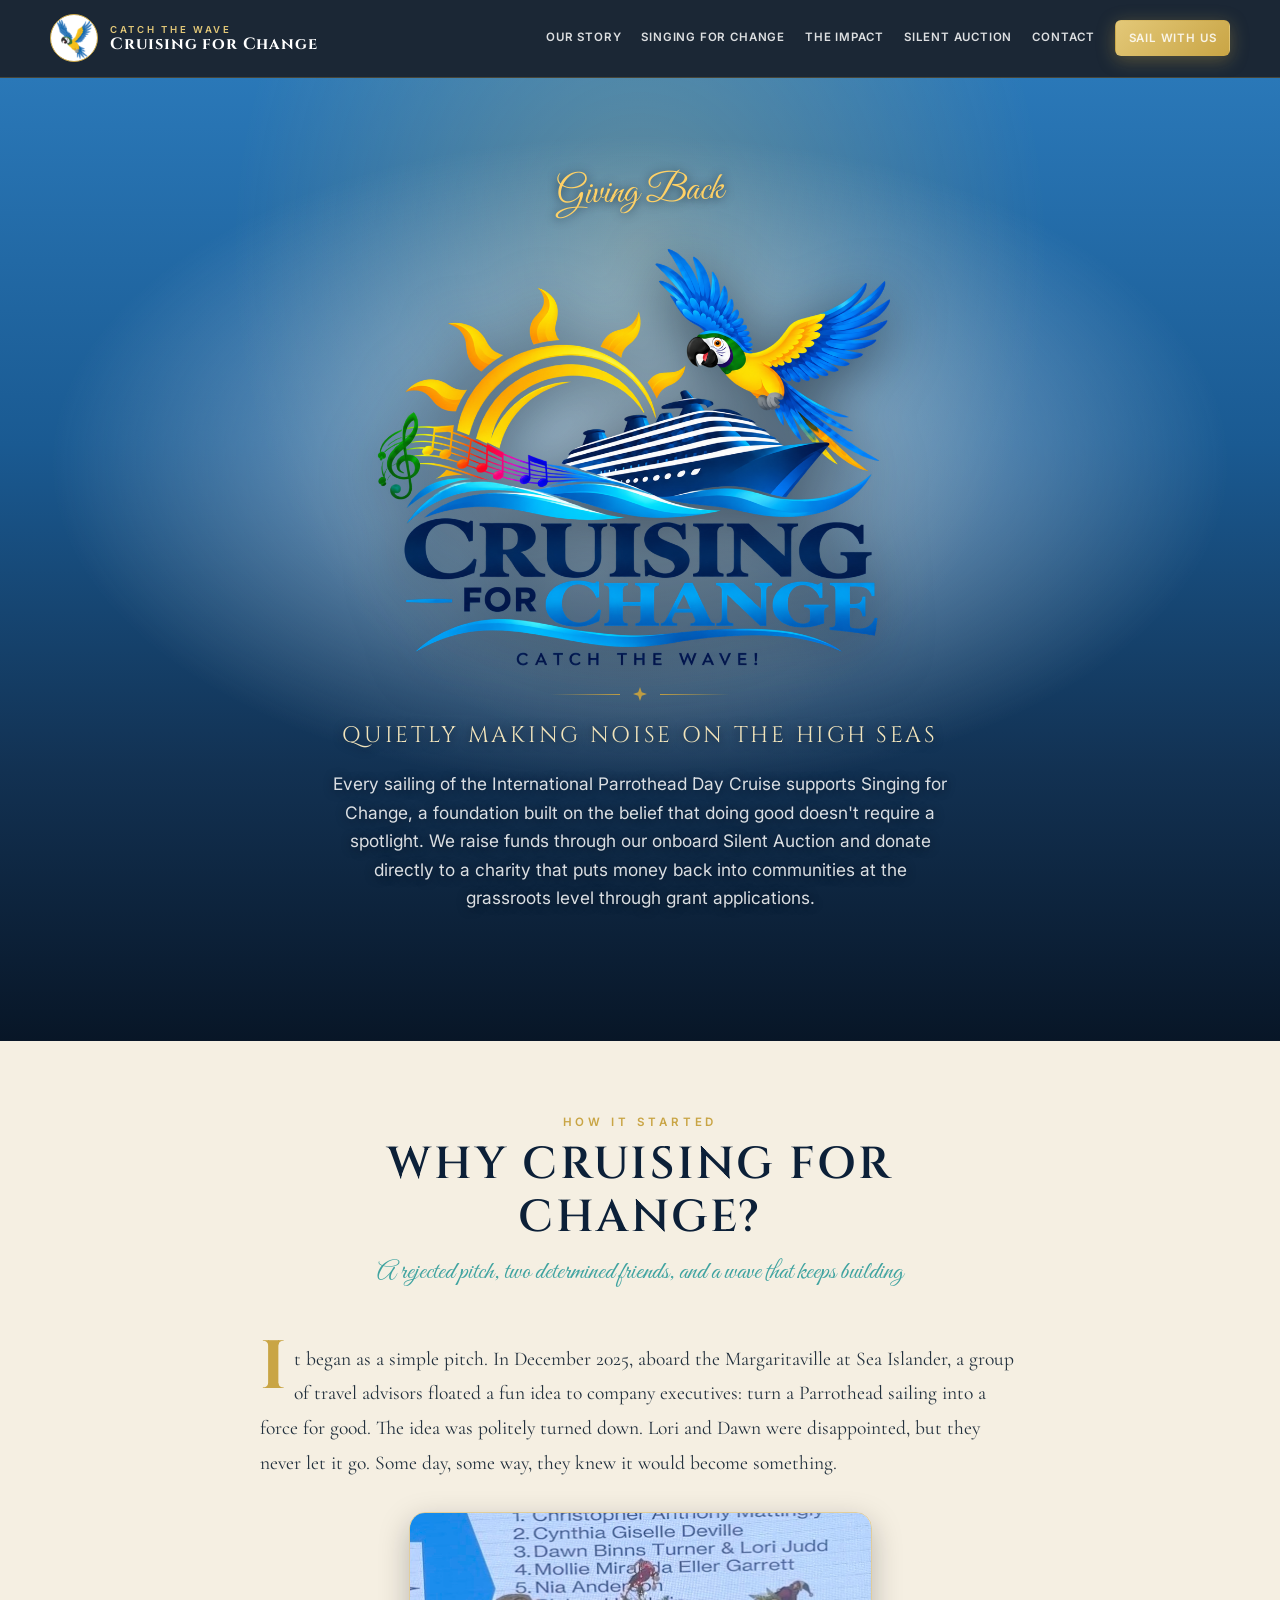
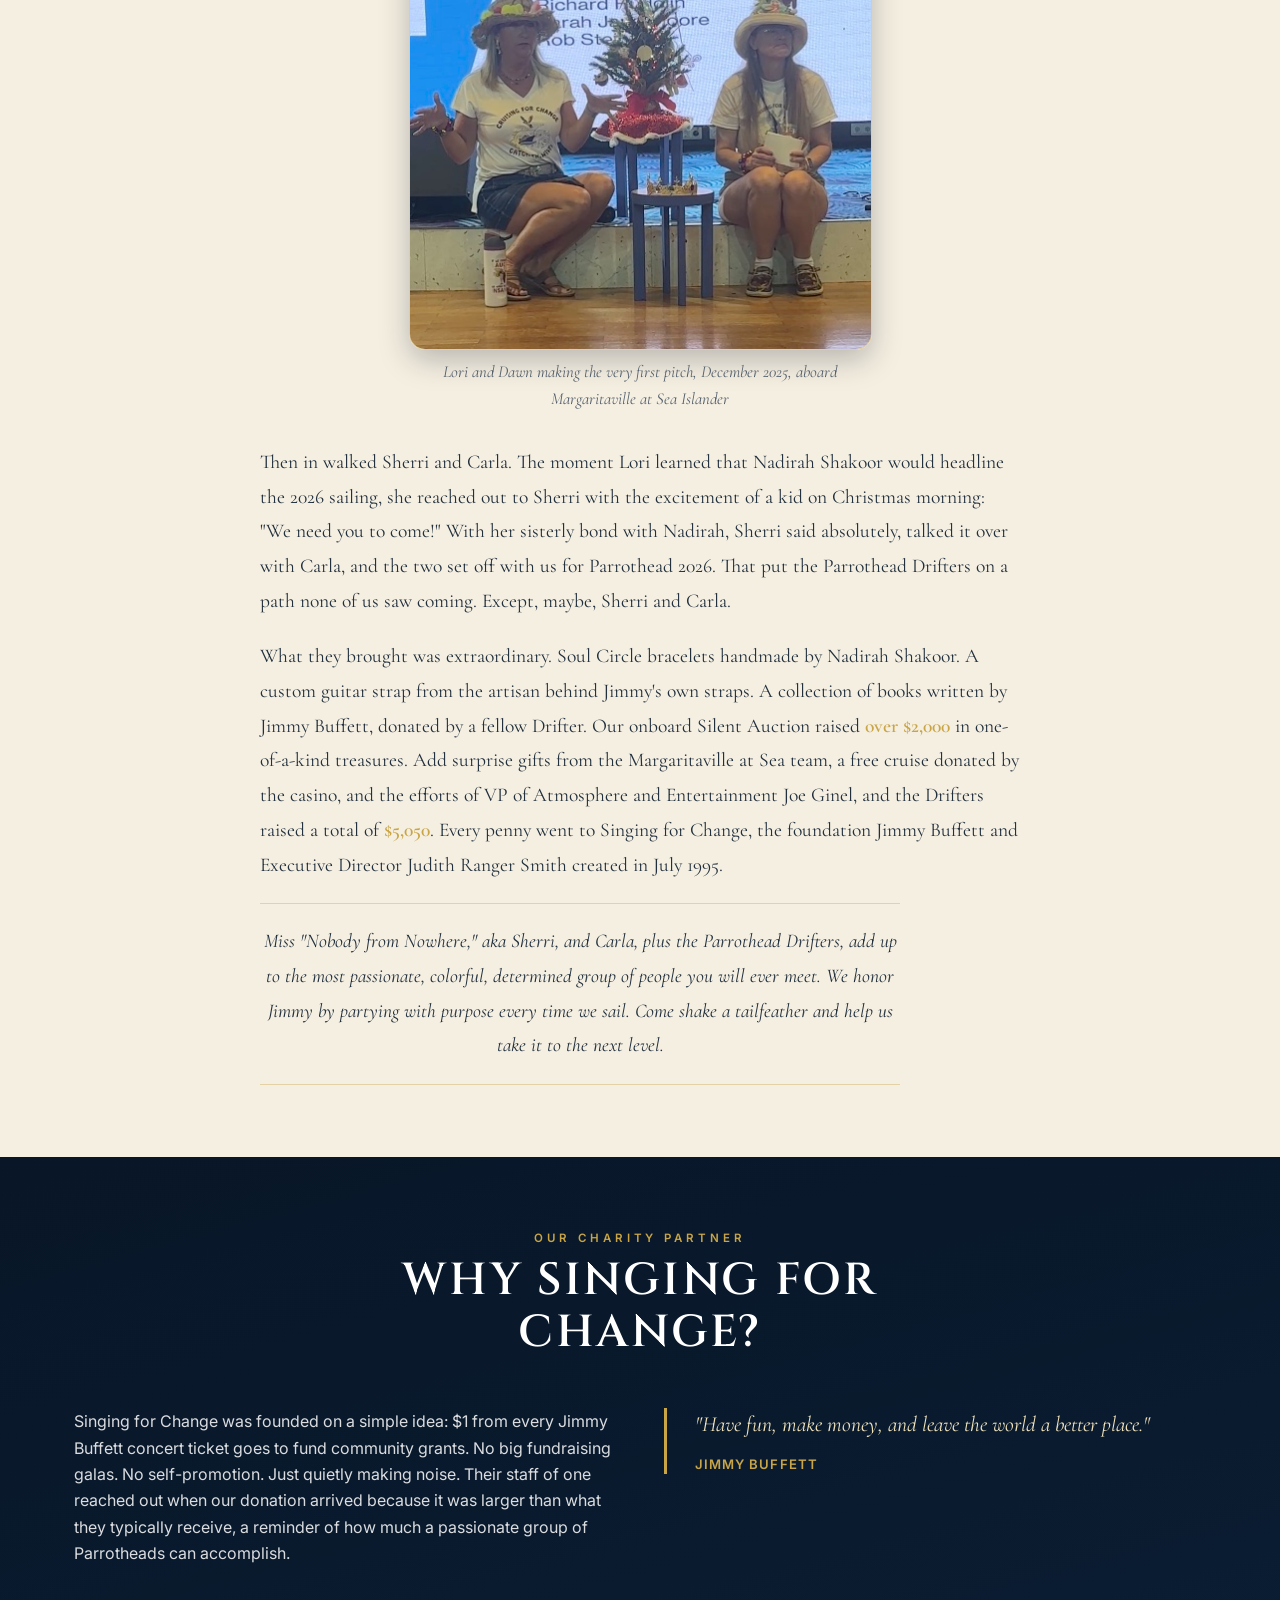
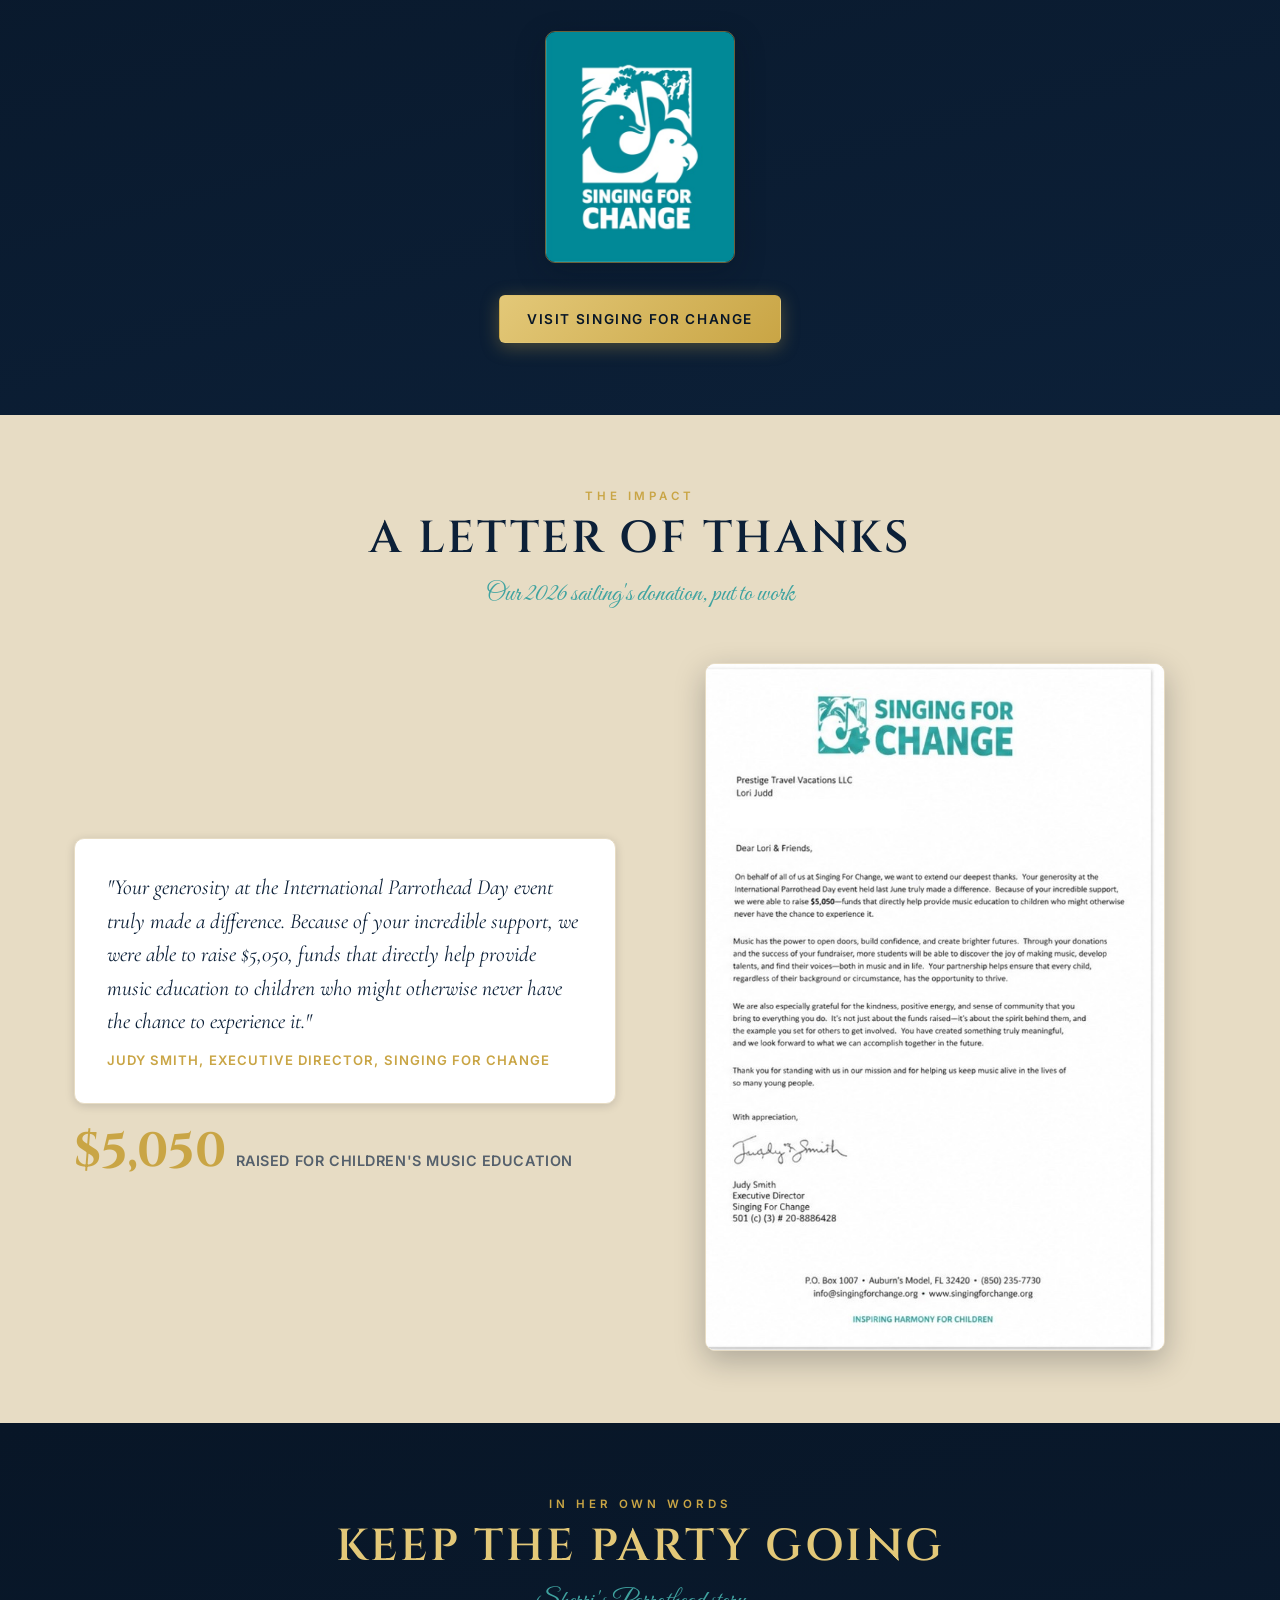
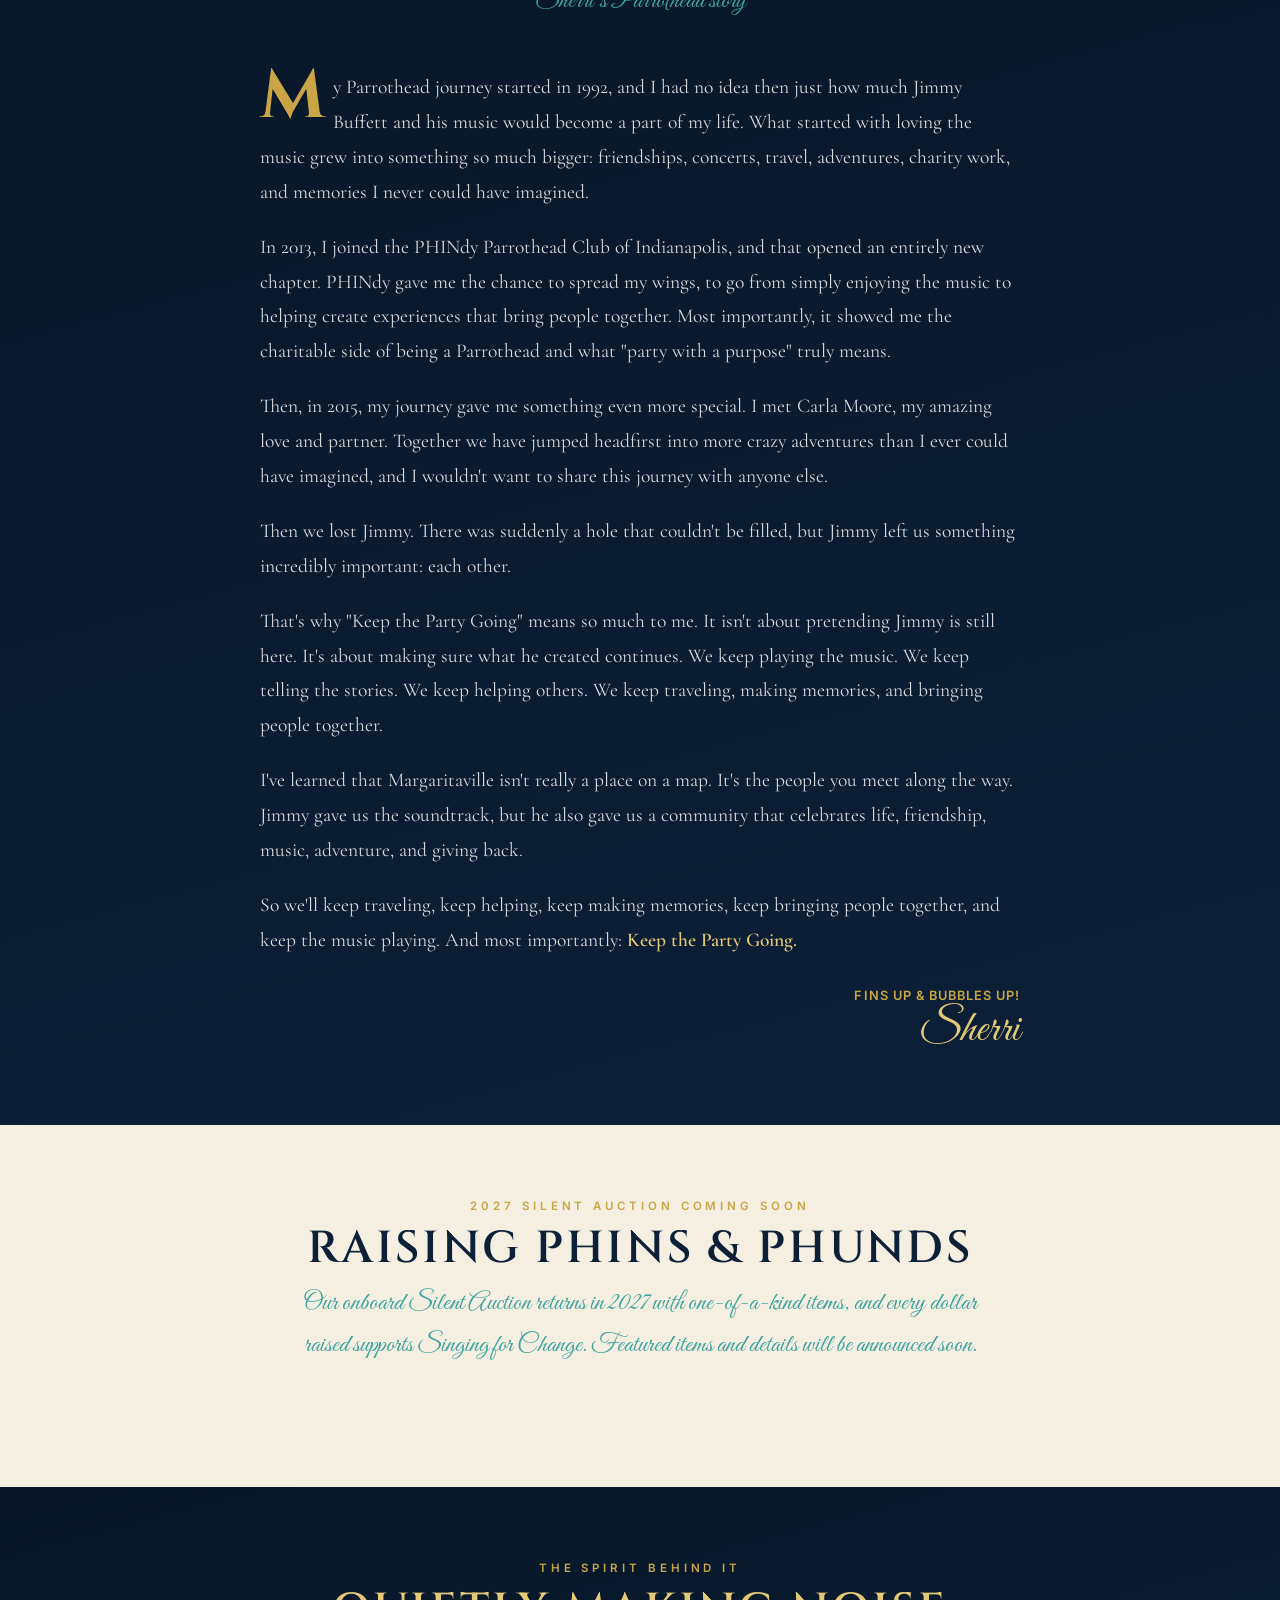
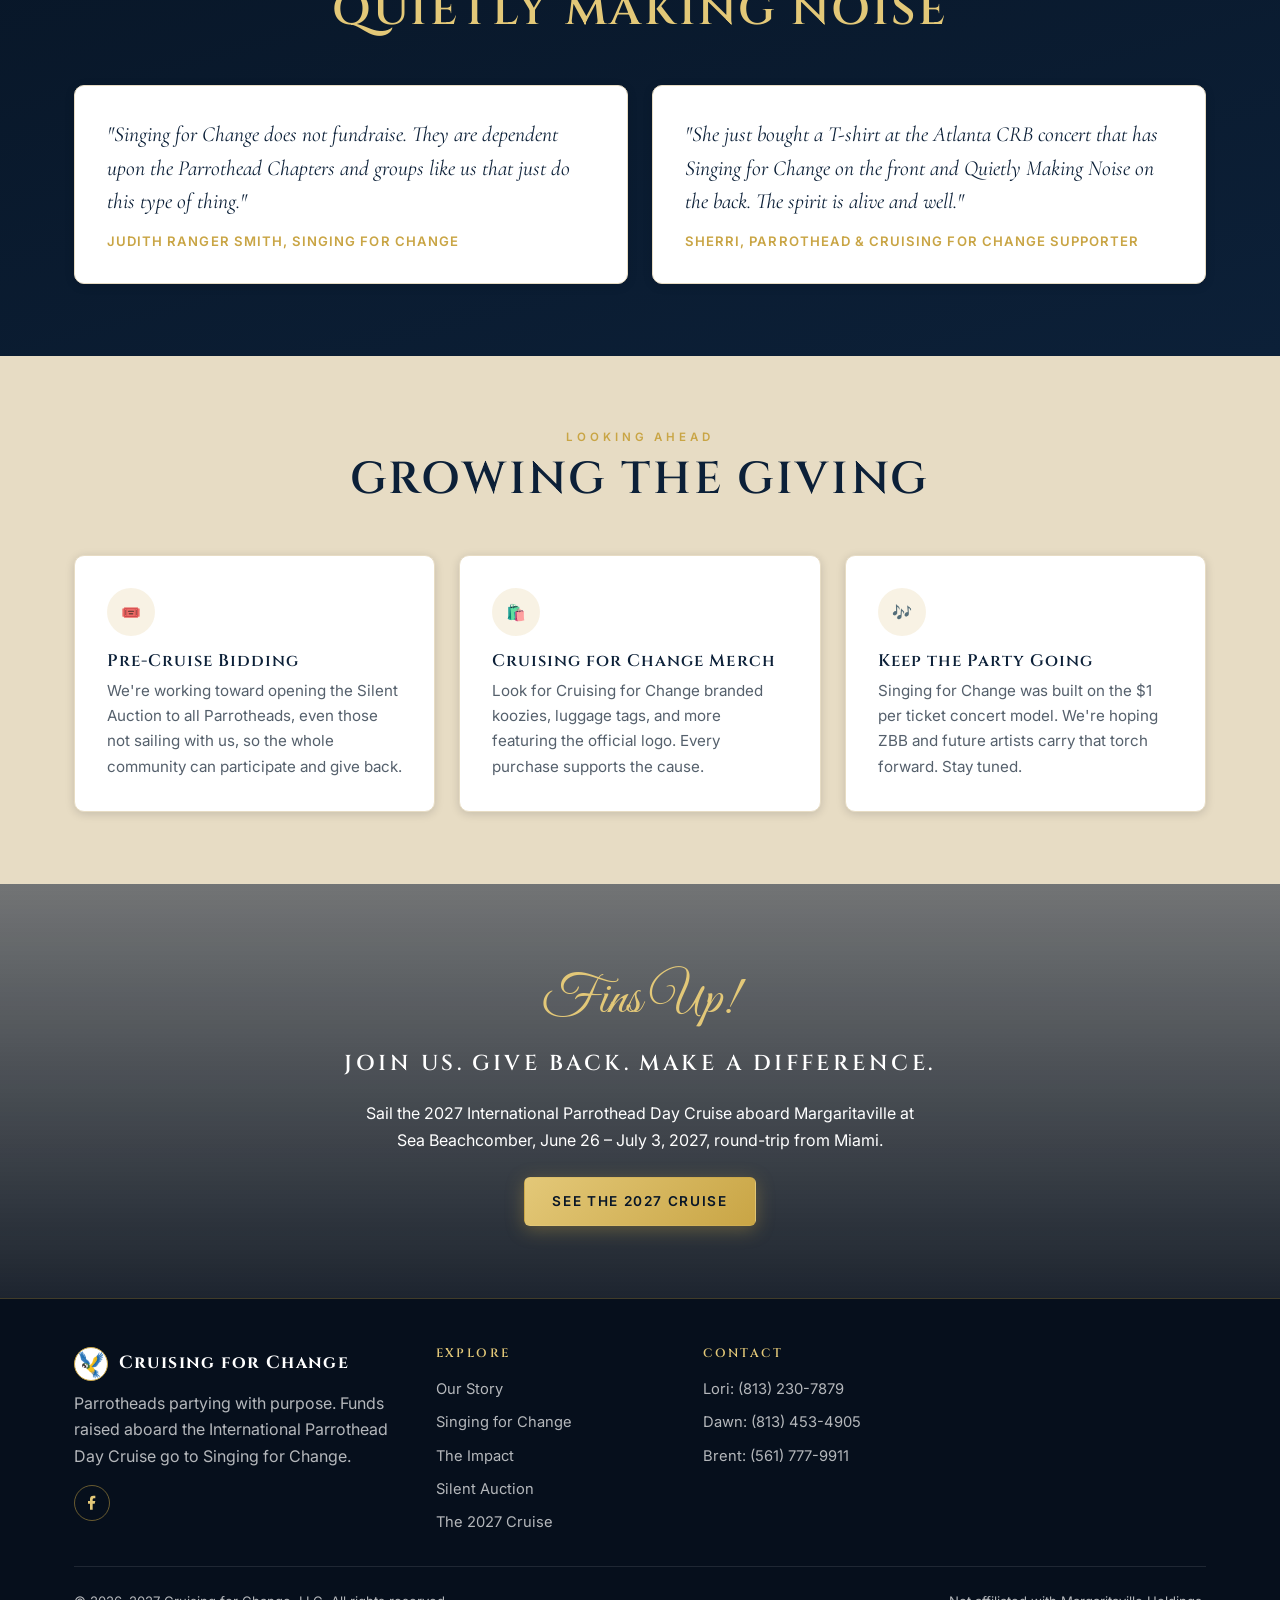
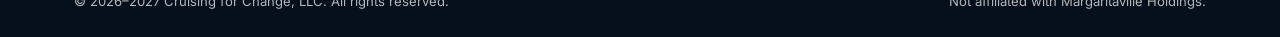
==== commit 68747e00: "Footer: copyright is Cruising for Change, LLC Co-Authored-By: Claude Opus 5.5 <noreply@anthropic.com" ====
--- a/public/index.html
+++ b/public/index.html
@@ -257,7 +257,7 @@
       </div>
     </div>
     <div class="footer-bottom">
-      <span>&copy; 2026&ndash;2027 Prestige Travel Vacations LLC &amp; Turner Travel. All rights reserved.</span>
+      <span>&copy; 2026&ndash;2027 Cruising for Change, LLC. All rights reserved.</span>
       <span>Not affiliated with Margaritaville Holdings.</span>
     </div>
   </div>
--- a/public/css/styles.css
+++ b/public/css/styles.css
@@ -1583,7 +1583,7 @@
 }
 
 /* Photo of the first pitch, inside the "How It Started" story */
-.pitch-photo { margin: var(--space-4) auto; max-width: 560px; text-align: center; }
+.pitch-photo { margin: var(--space-4) auto; max-width: 463px; text-align: center; }
 .pitch-photo img {
   width: 100%;
   height: auto;
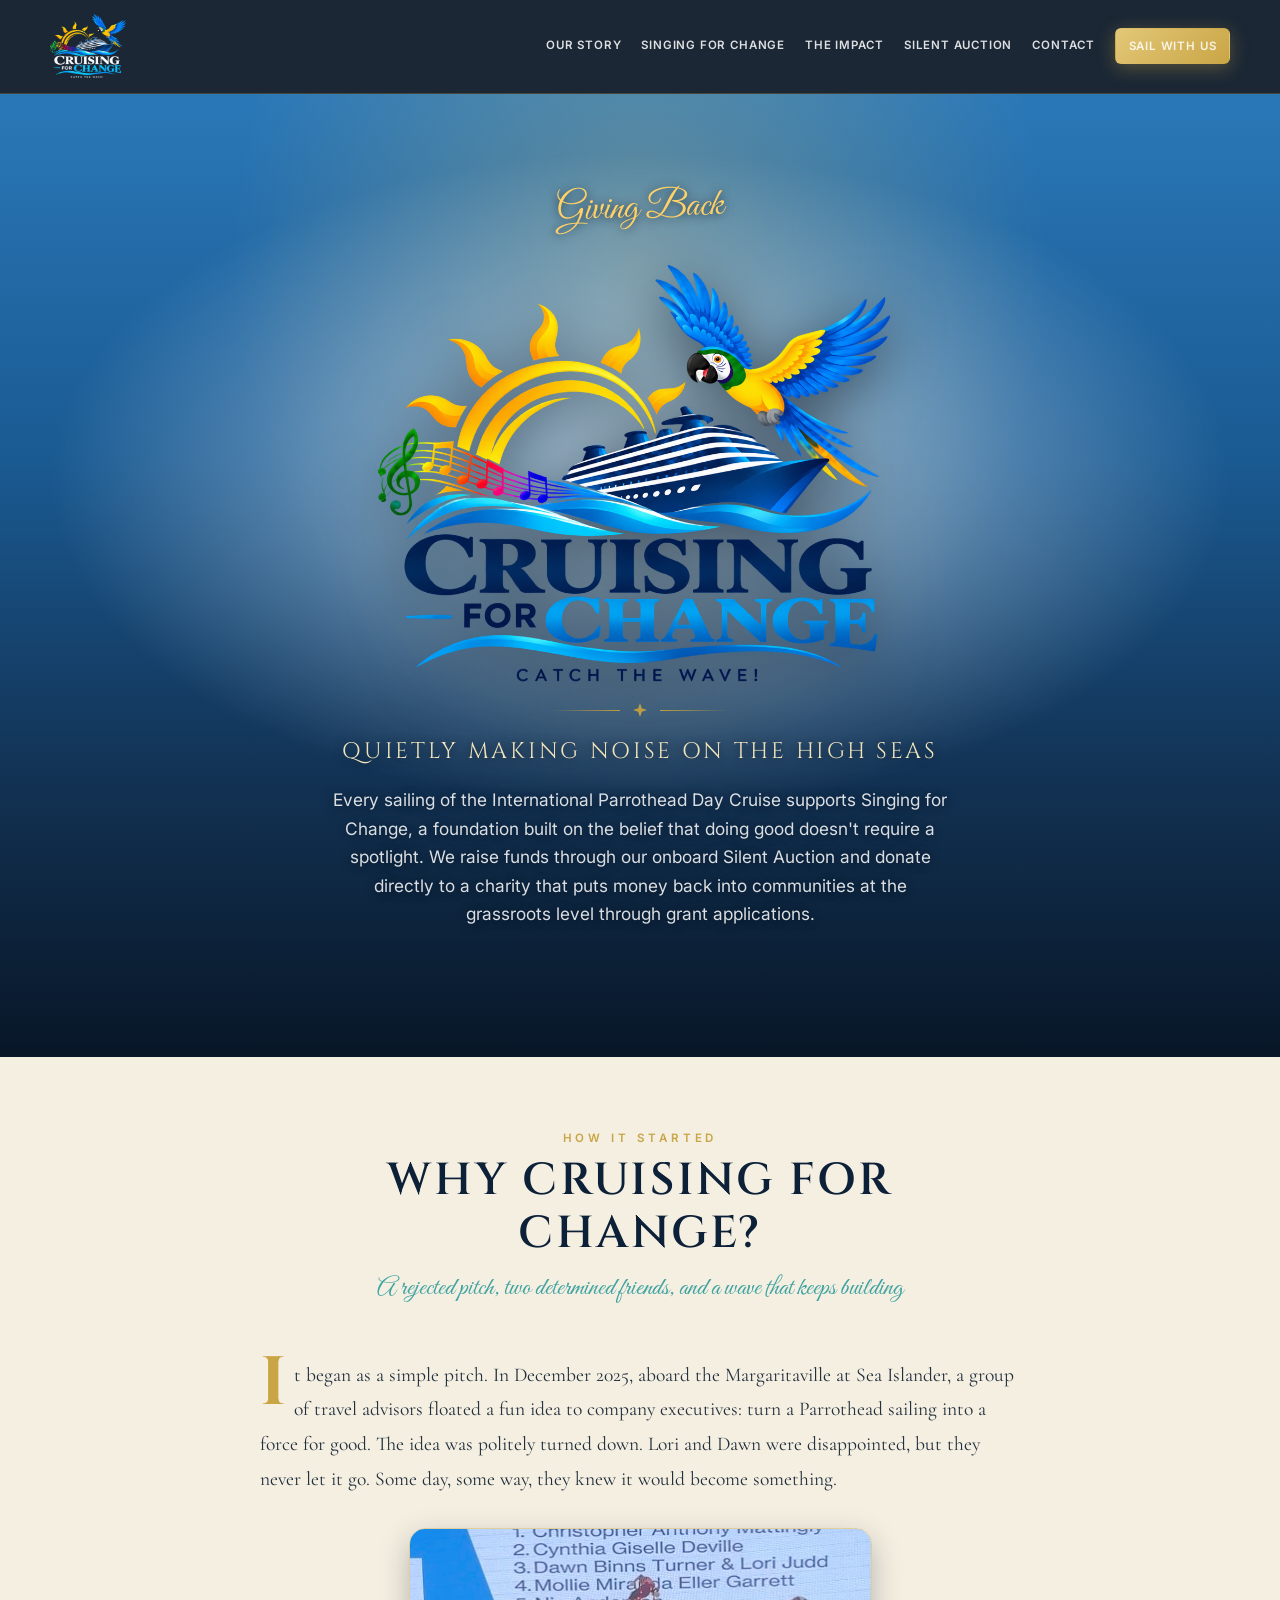
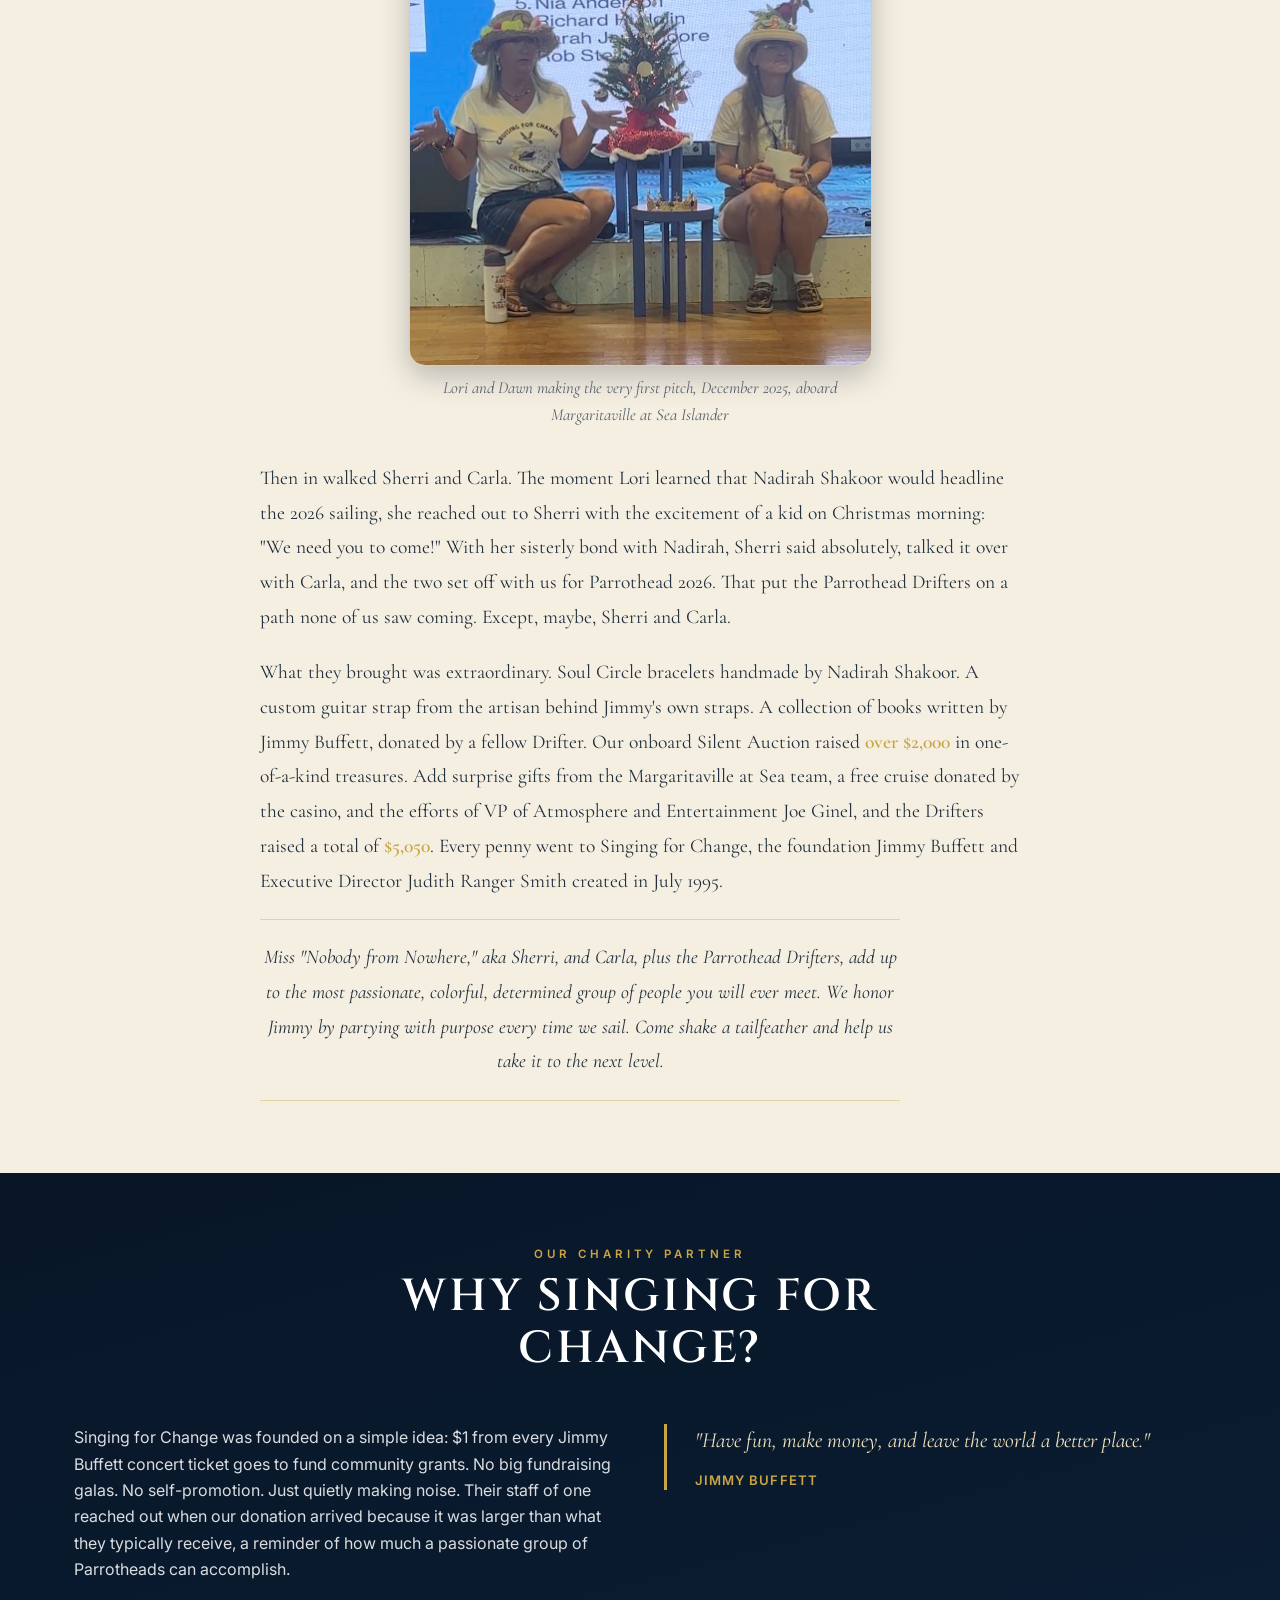
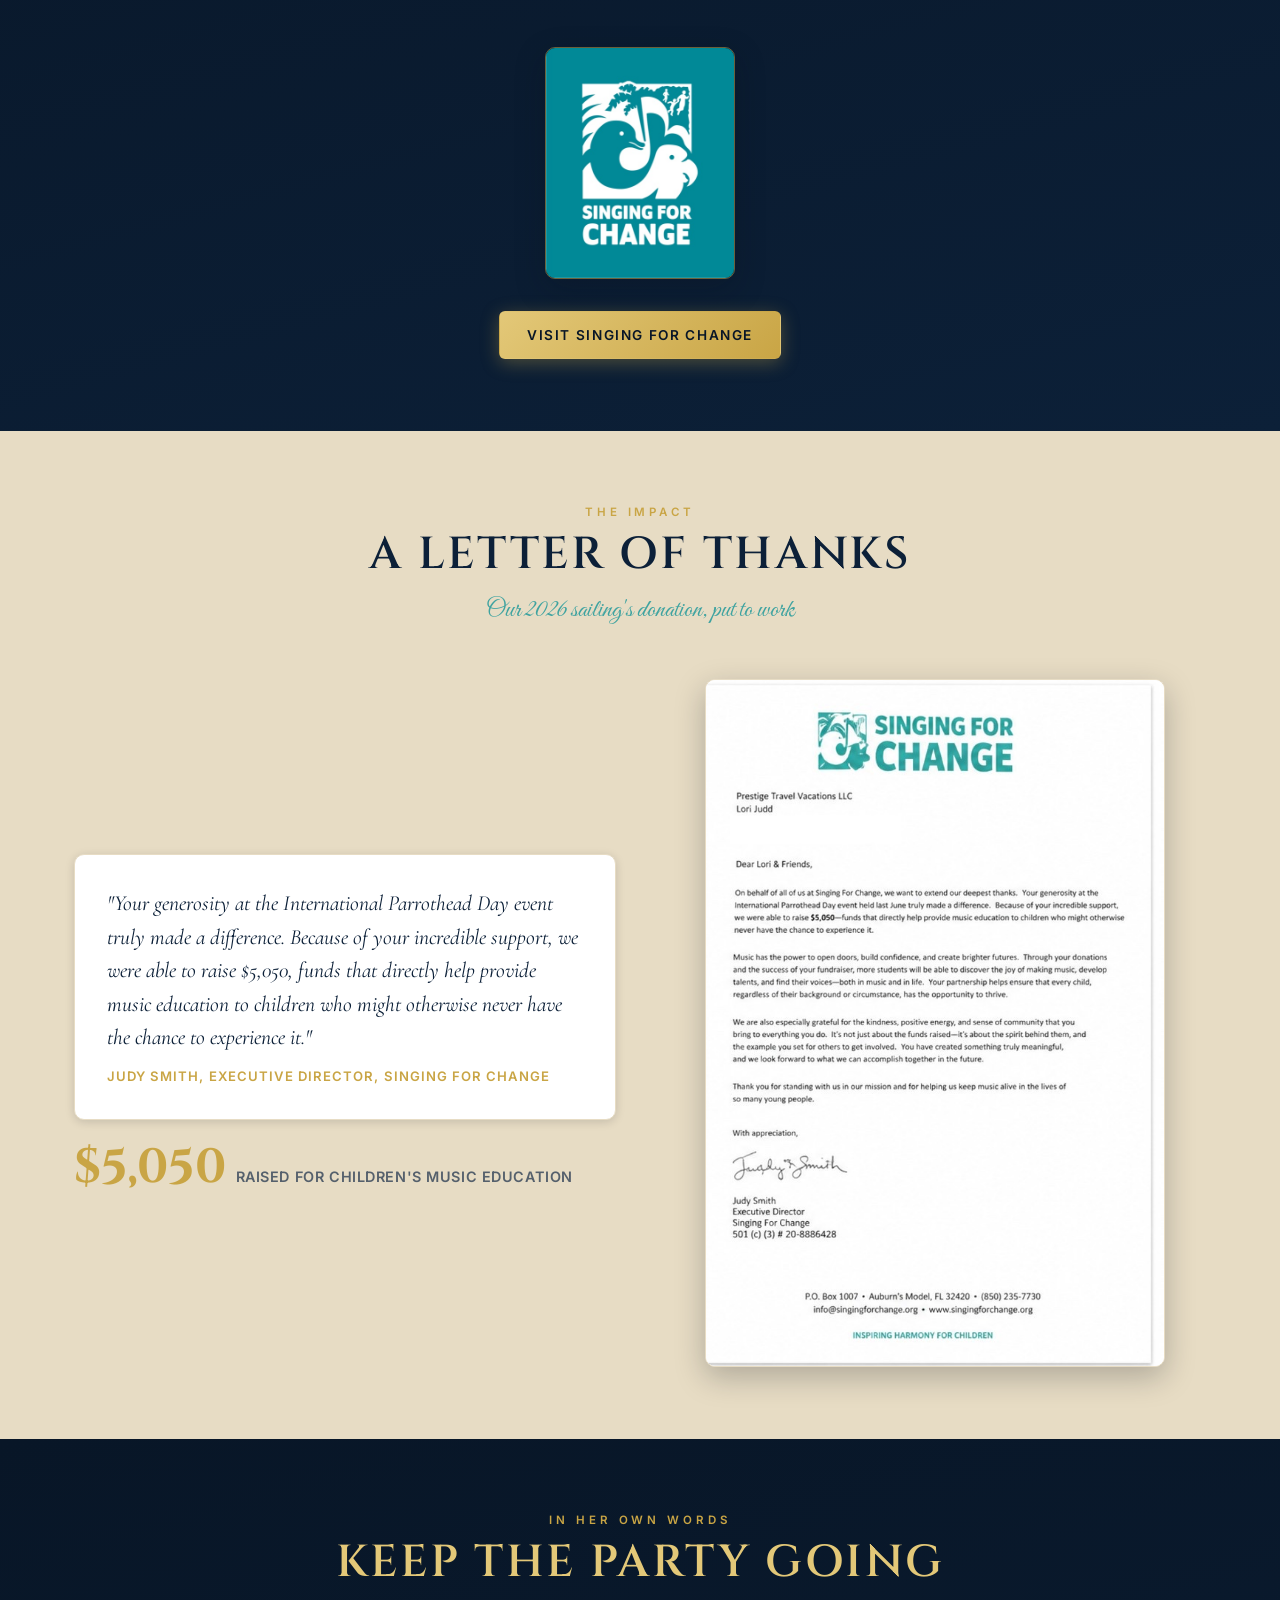
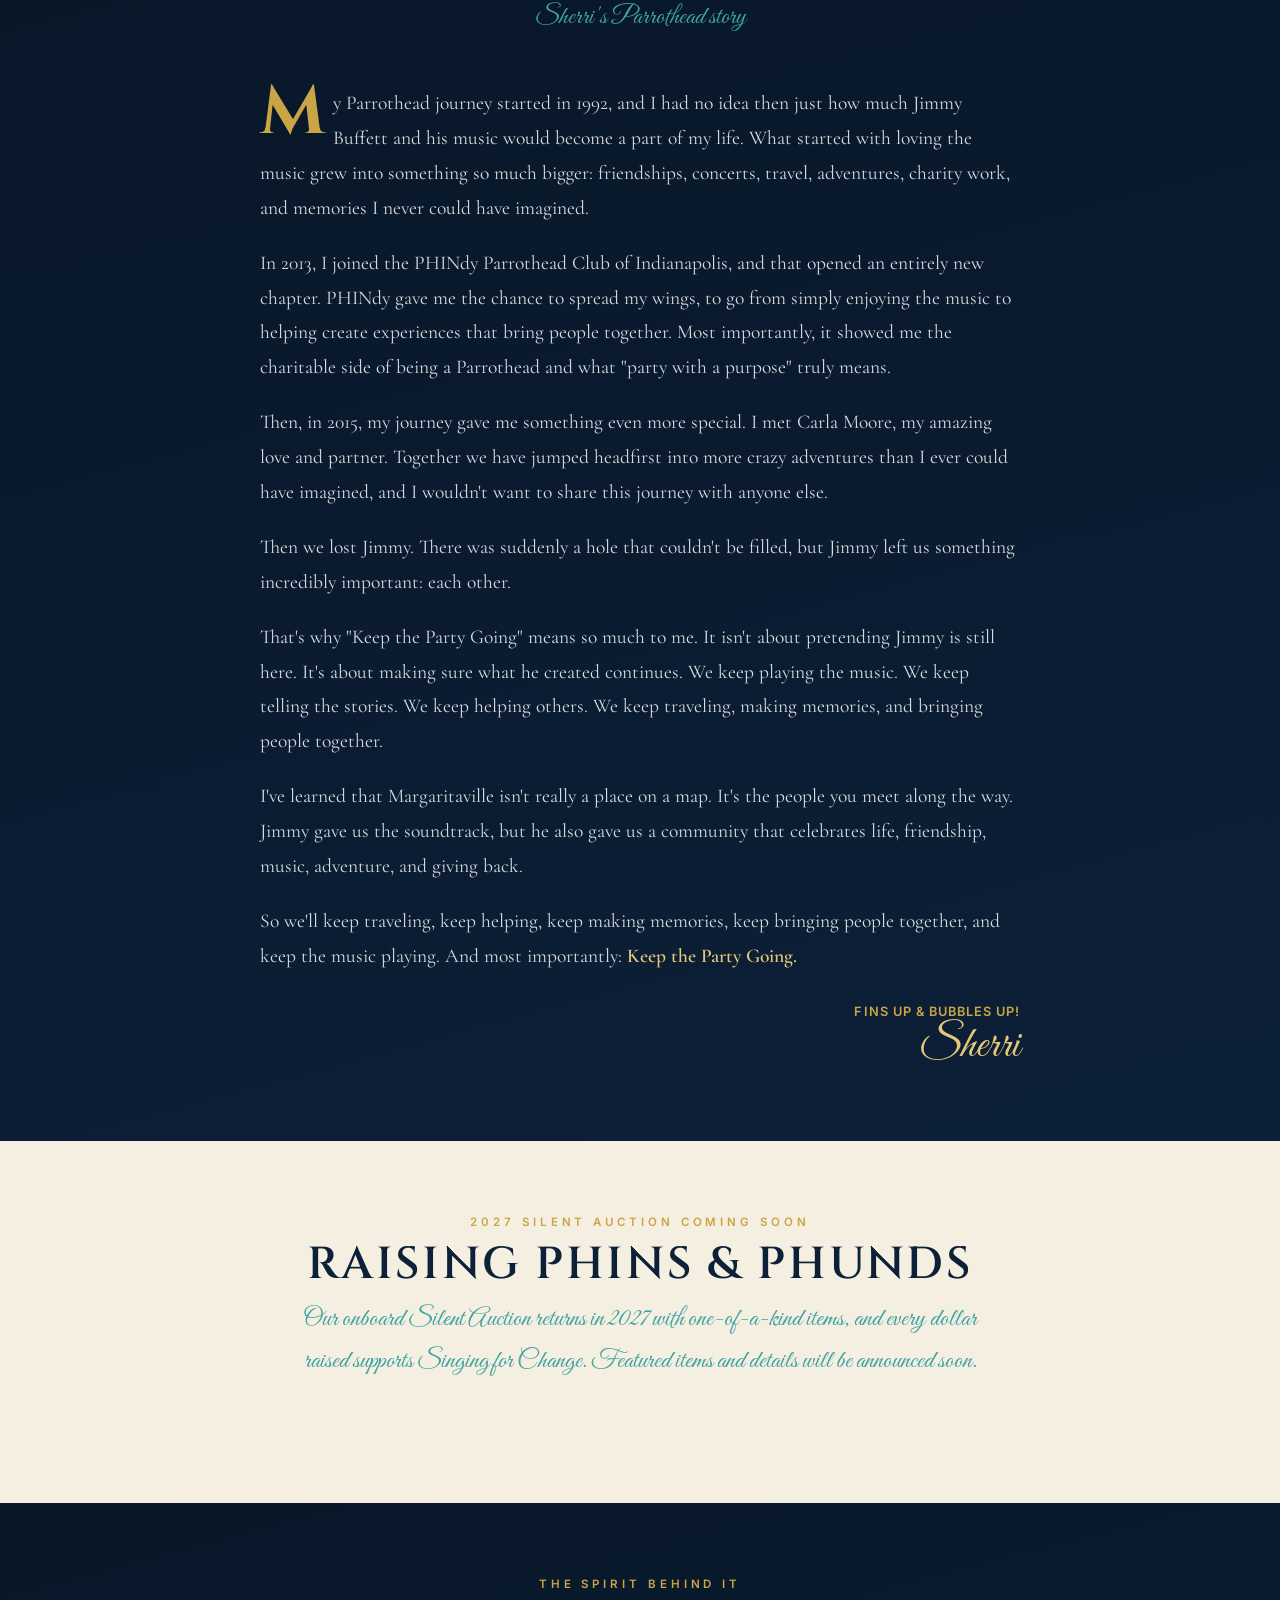
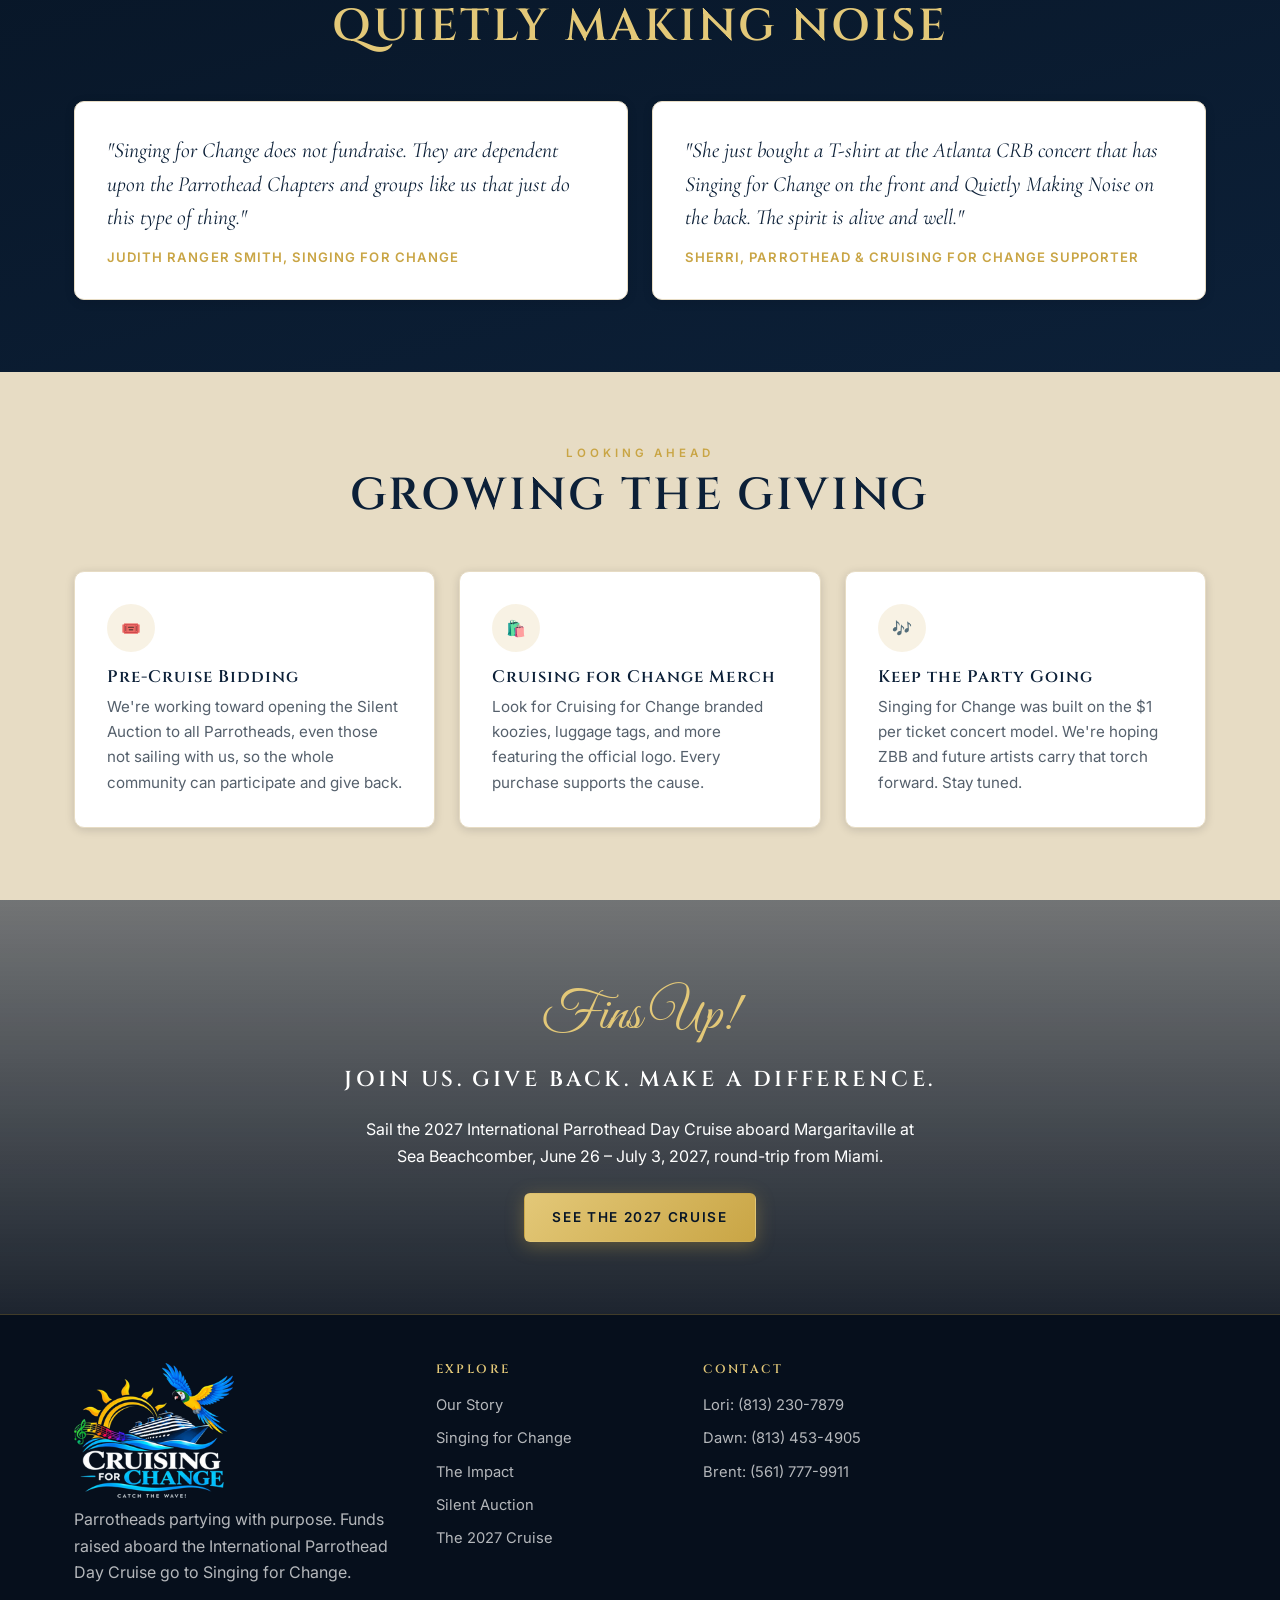
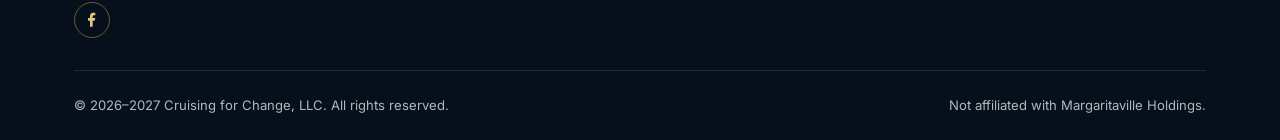
==== commit 3c1dbadf: "Header and footer: full Cruising for Change logo in place of the parrot mark White-lettering version" ====
--- a/public/index.html
+++ b/public/index.html
@@ -30,11 +30,7 @@
 <header class="site-header" id="siteHeader">
   <nav class="nav container">
     <a href="#top" class="brand">
-      <img class="brand-mark" src="assets/img/favicon.png" alt="Cruising for Change parrot">
-      <span class="brand-text">
-        <span class="brand-top">Catch the Wave</span>
-        <span class="brand-main">Cruising for Change</span>
-      </span>
+      <img class="brand-logo" src="assets/img/cfc-logo-header.png" alt="Cruising for Change: Catch the Wave" width="240" height="202">
     </a>
     <button class="nav-toggle" id="navToggle" aria-label="Toggle navigation" aria-expanded="false" aria-controls="navLinks">
       <svg viewBox="0 0 24 24" fill="none" stroke="currentColor" stroke-width="2"><line x1="3" y1="6" x2="21" y2="6"/><line x1="3" y1="12" x2="21" y2="12"/><line x1="3" y1="18" x2="21" y2="18"/></svg>
@@ -229,8 +225,7 @@
     <div class="footer-grid">
       <div class="footer-col">
         <div class="footer-brand">
-          <img src="assets/img/favicon.png" alt="Cruising for Change parrot">
-          Cruising for Change
+          <img class="footer-logo" src="assets/img/cfc-logo-header.png" alt="Cruising for Change: Catch the Wave" width="240" height="202">
         </div>
         <p>Parrotheads partying with purpose. Funds raised aboard the International Parrothead Day Cruise go to Singing for Change.</p>
         <div class="social-links">
--- a/public/css/styles.css
+++ b/public/css/styles.css
@@ -1598,3 +1598,11 @@
   font-size: 1.05rem;
   color: var(--ink-soft);
 }
+
+/* Full Cruising for Change logo (white lettering) in the header and footer */
+.brand-logo { height: 64px; width: auto; }
+.footer-brand img.footer-logo {
+  width: 160px; height: auto;
+  border-radius: 0; background: none; border: 0;
+}
+@media (max-width: 720px) { .brand-logo { height: 52px; } }
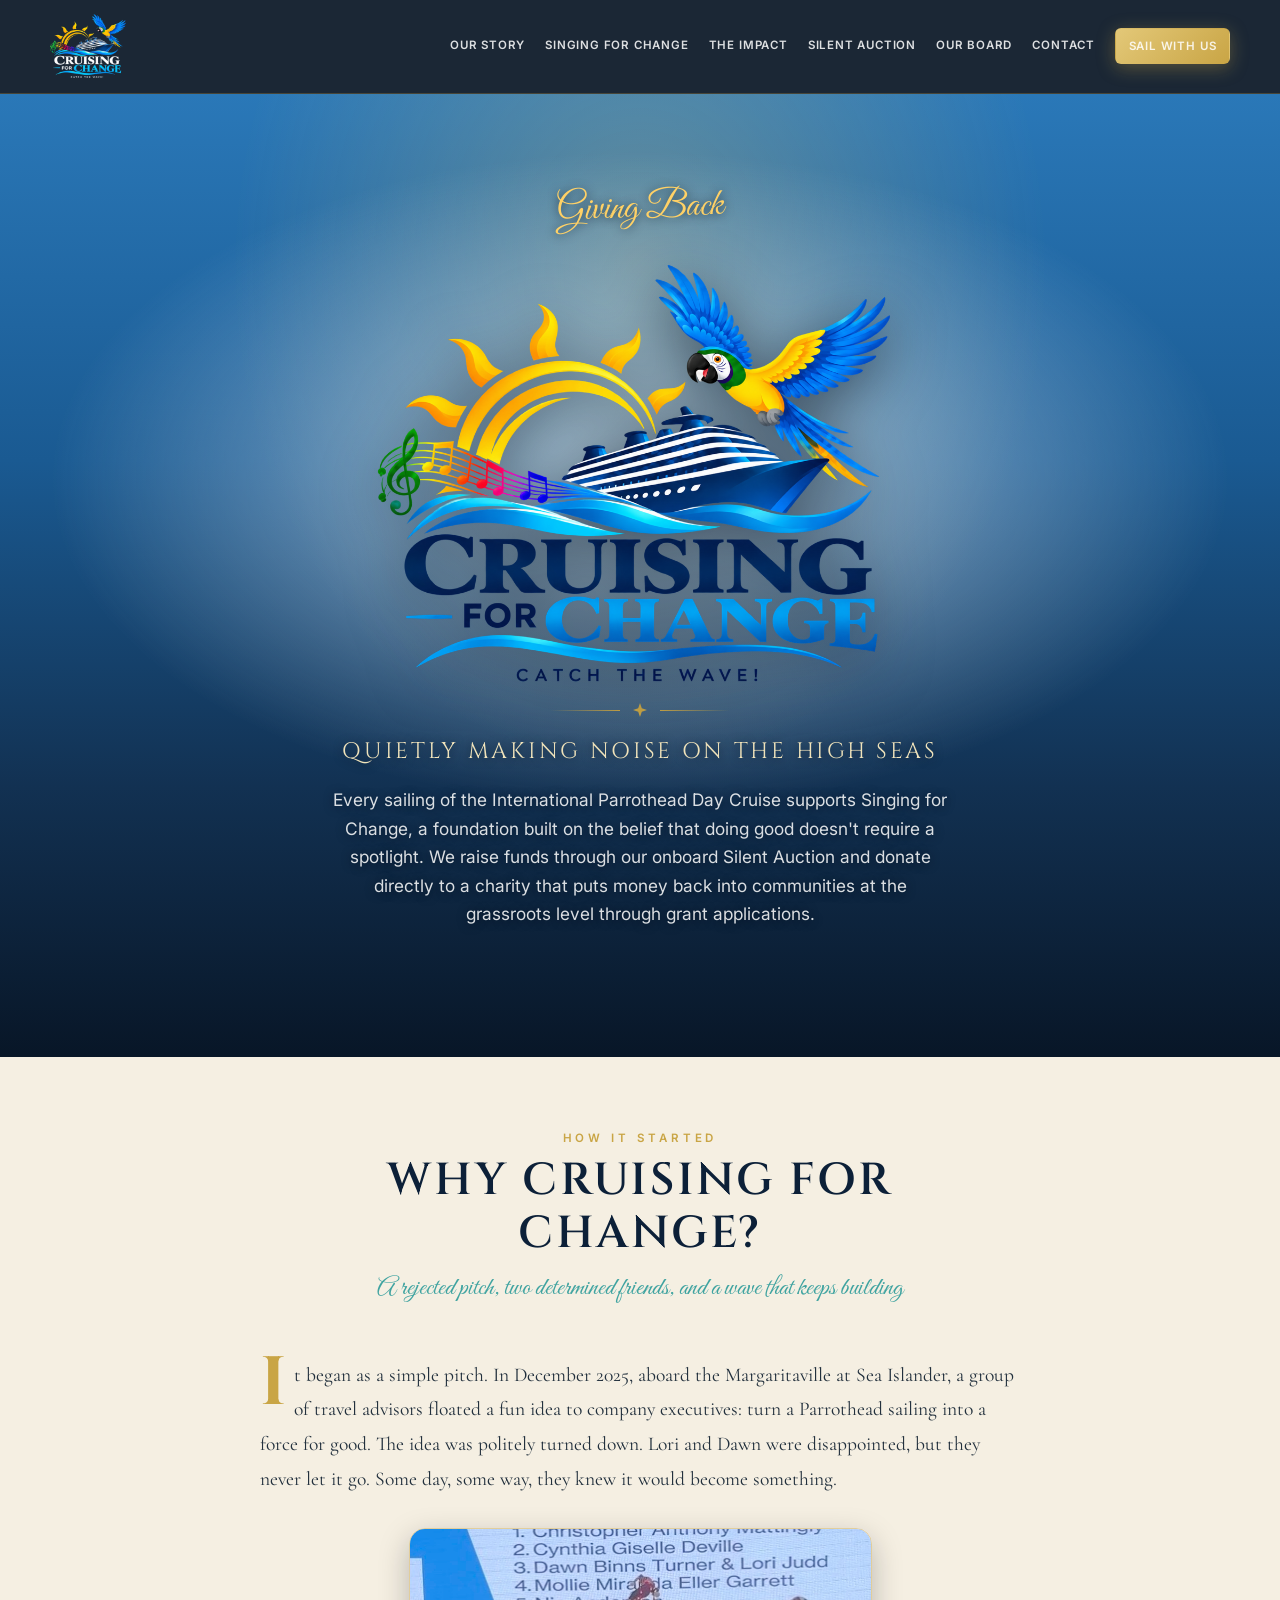
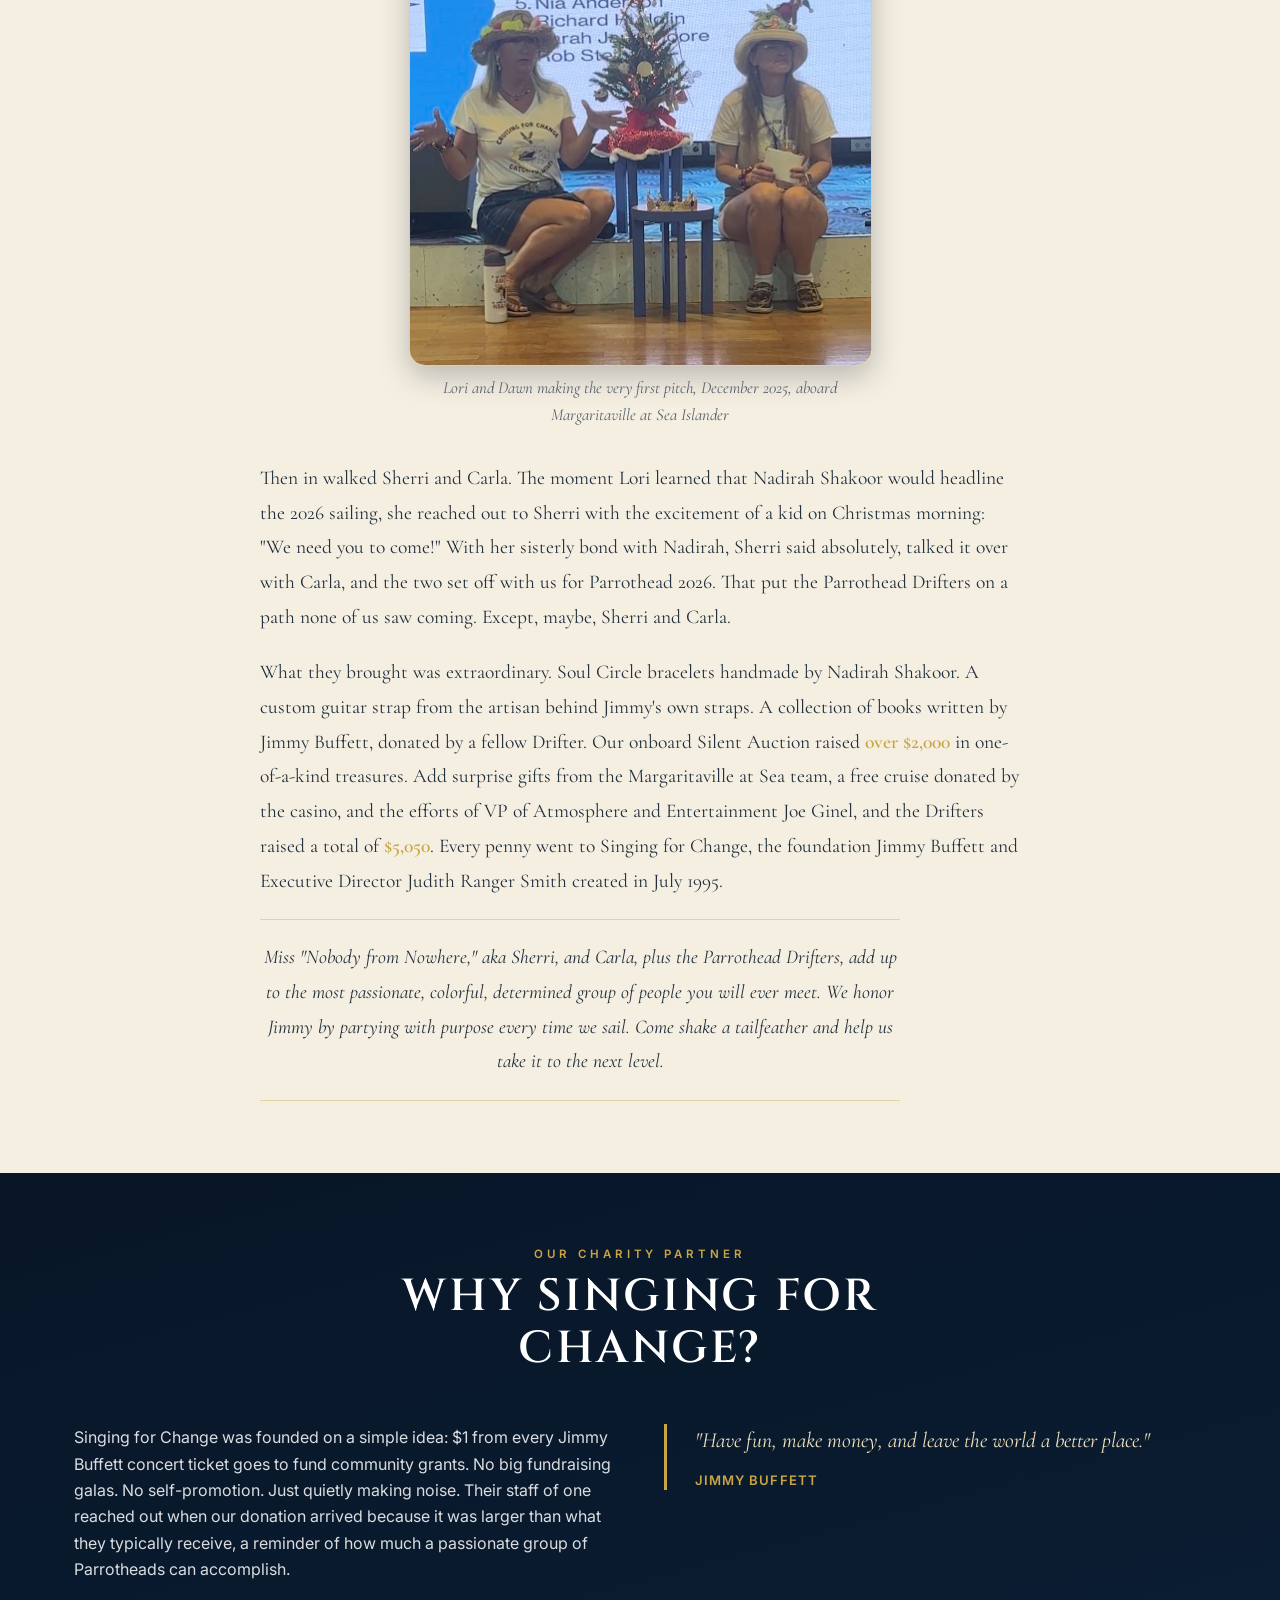
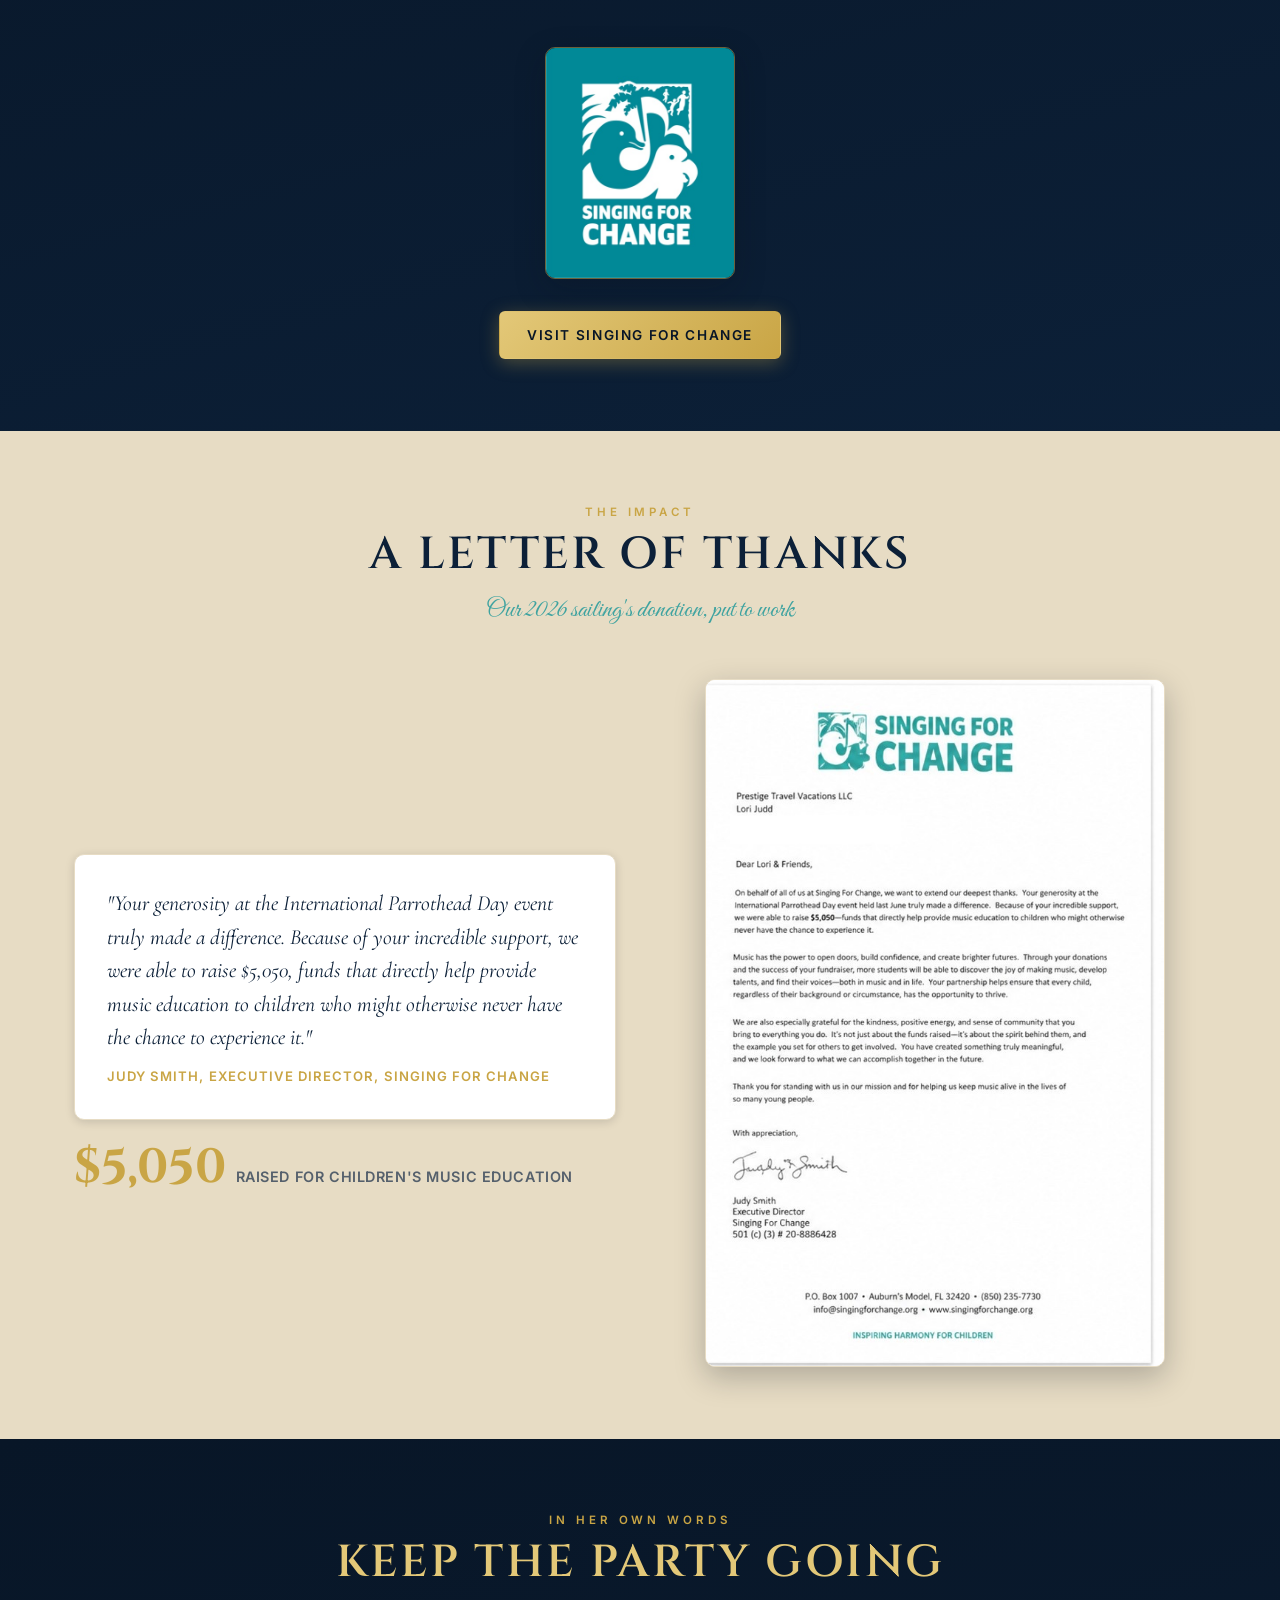
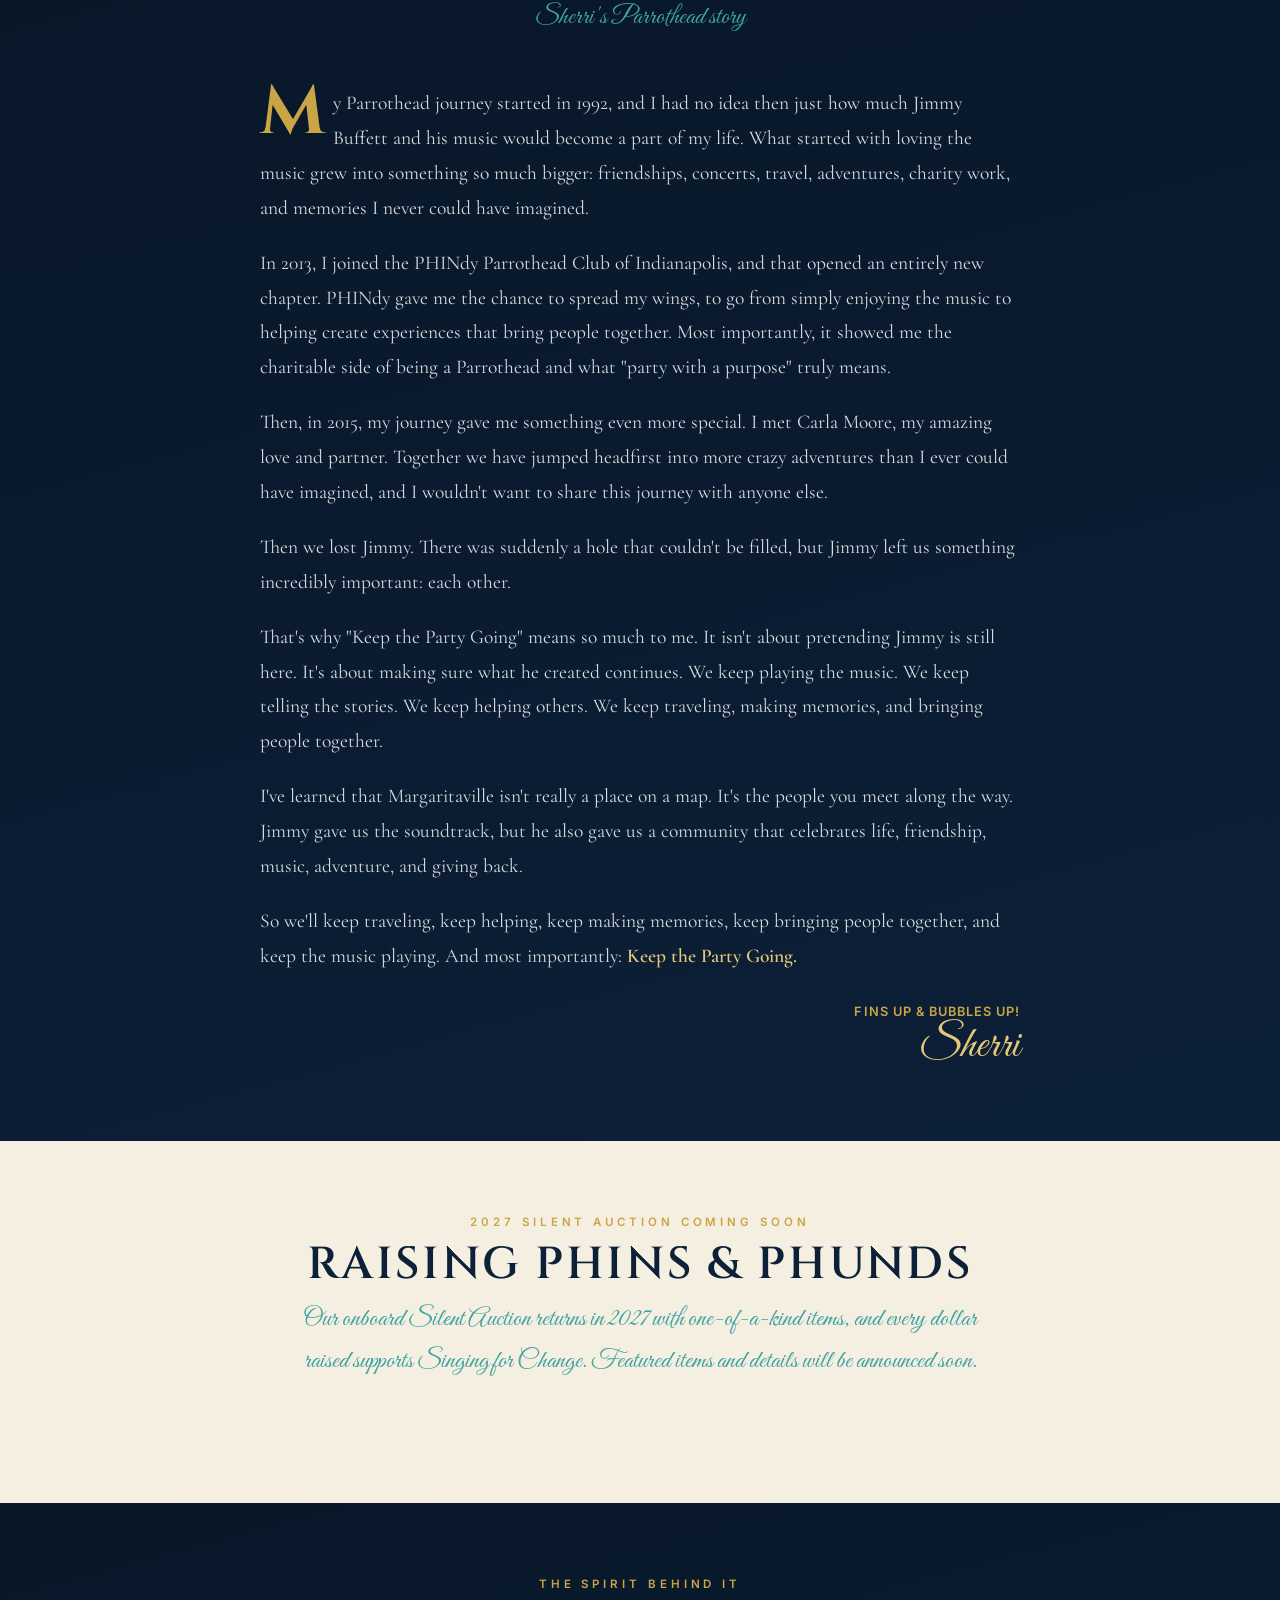
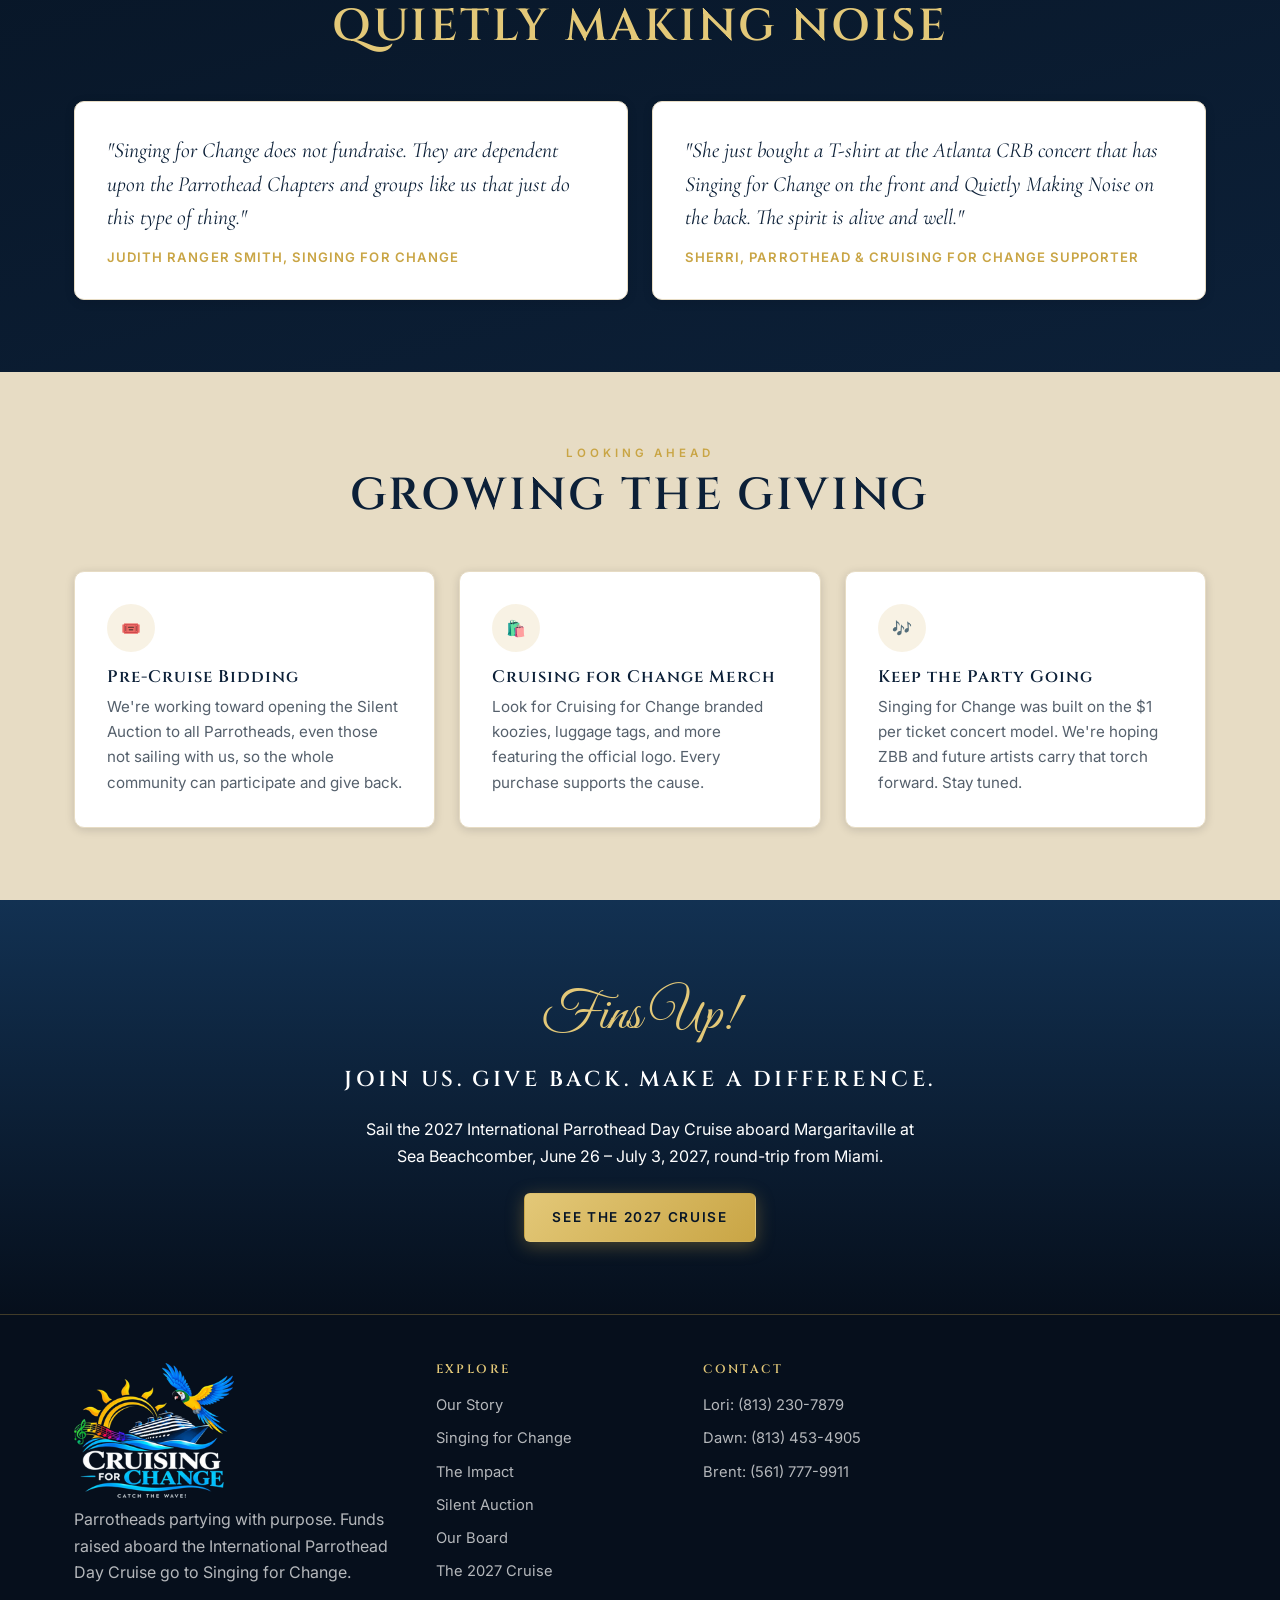
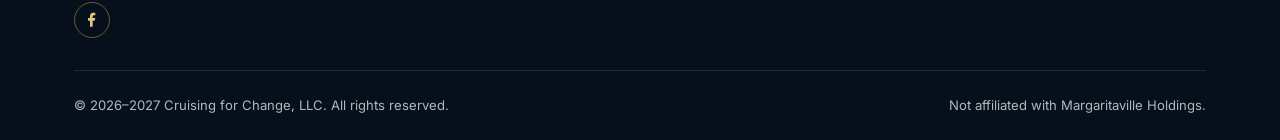
==== commit 657e8129: "Board of Directors page Names and positions from the 1023-EZ filing (no addresses), linked from the " ====
--- a/public/index.html
+++ b/public/index.html
@@ -40,6 +40,7 @@
       <a href="#partner">Singing for Change</a>
       <a href="#impact">The Impact</a>
       <a href="#auction">Silent Auction</a>
+      <a href="board.html">Our Board</a>
       <a href="#contact">Contact</a>
       <a href="https://parrotheadscruise.com/" class="btn btn-gold">Sail With Us</a>
     </div>
@@ -239,6 +240,7 @@
           <li><a href="#partner">Singing for Change</a></li>
           <li><a href="#impact">The Impact</a></li>
           <li><a href="#auction">Silent Auction</a></li>
+          <li><a href="board.html">Our Board</a></li>
           <li><a href="https://parrotheadscruise.com/">The 2027 Cruise</a></li>
         </ul>
       </div>
--- a/public/css/styles.css
+++ b/public/css/styles.css
@@ -1332,8 +1332,7 @@
    ----------------------------------------------------------- */
 .page-hero {
   background:
-    linear-gradient(100deg, rgba(6, 15, 28, 0.92), rgba(8, 22, 39, 0.75)),
-    url("../assets/img/ship-exterior.jpg") center 30% / cover no-repeat;
+    linear-gradient(100deg, rgba(6, 15, 28, 0.92), rgba(8, 22, 39, 0.75));
   color: var(--white);
   padding: var(--space-6) 0 var(--space-5);
   text-align: center;
@@ -1358,8 +1357,7 @@
    ----------------------------------------------------------- */
 .footer-cta {
   background:
-    linear-gradient(to bottom, rgba(6, 15, 28, 0.55), rgba(6, 15, 28, 0.9)),
-    url("../assets/img/five-oclock-somewhere.jpg") center 40% / cover no-repeat;
+    linear-gradient(to bottom, rgba(6, 15, 28, 0.55), rgba(6, 15, 28, 0.9));
   text-align: center;
   padding: var(--space-6) 0;
   color: var(--white);
@@ -1606,3 +1604,19 @@
   border-radius: 0; background: none; border: 0;
 }
 @media (max-width: 720px) { .brand-logo { height: 52px; } }
+
+/* Photos from the PHC site that this site does not carry: gradients only */
+.footer-cta { background: linear-gradient(180deg, var(--navy-700) 0%, var(--navy-950) 100%); }
+.page-hero.board-hero {
+  background: linear-gradient(180deg, #2a78b8 0%, #1a5a92 40%, #123152 75%, #081627 100%);
+}
+.board-hero .hero-script { display: block; margin-bottom: var(--space-1); }
+
+/* Board of Directors: five cards, centred so the last row sits in the middle */
+.board-grid {
+  display: flex;
+  flex-wrap: wrap;
+  justify-content: center;
+  gap: var(--space-4);
+}
+.board-grid .team-card { flex: 0 1 300px; }
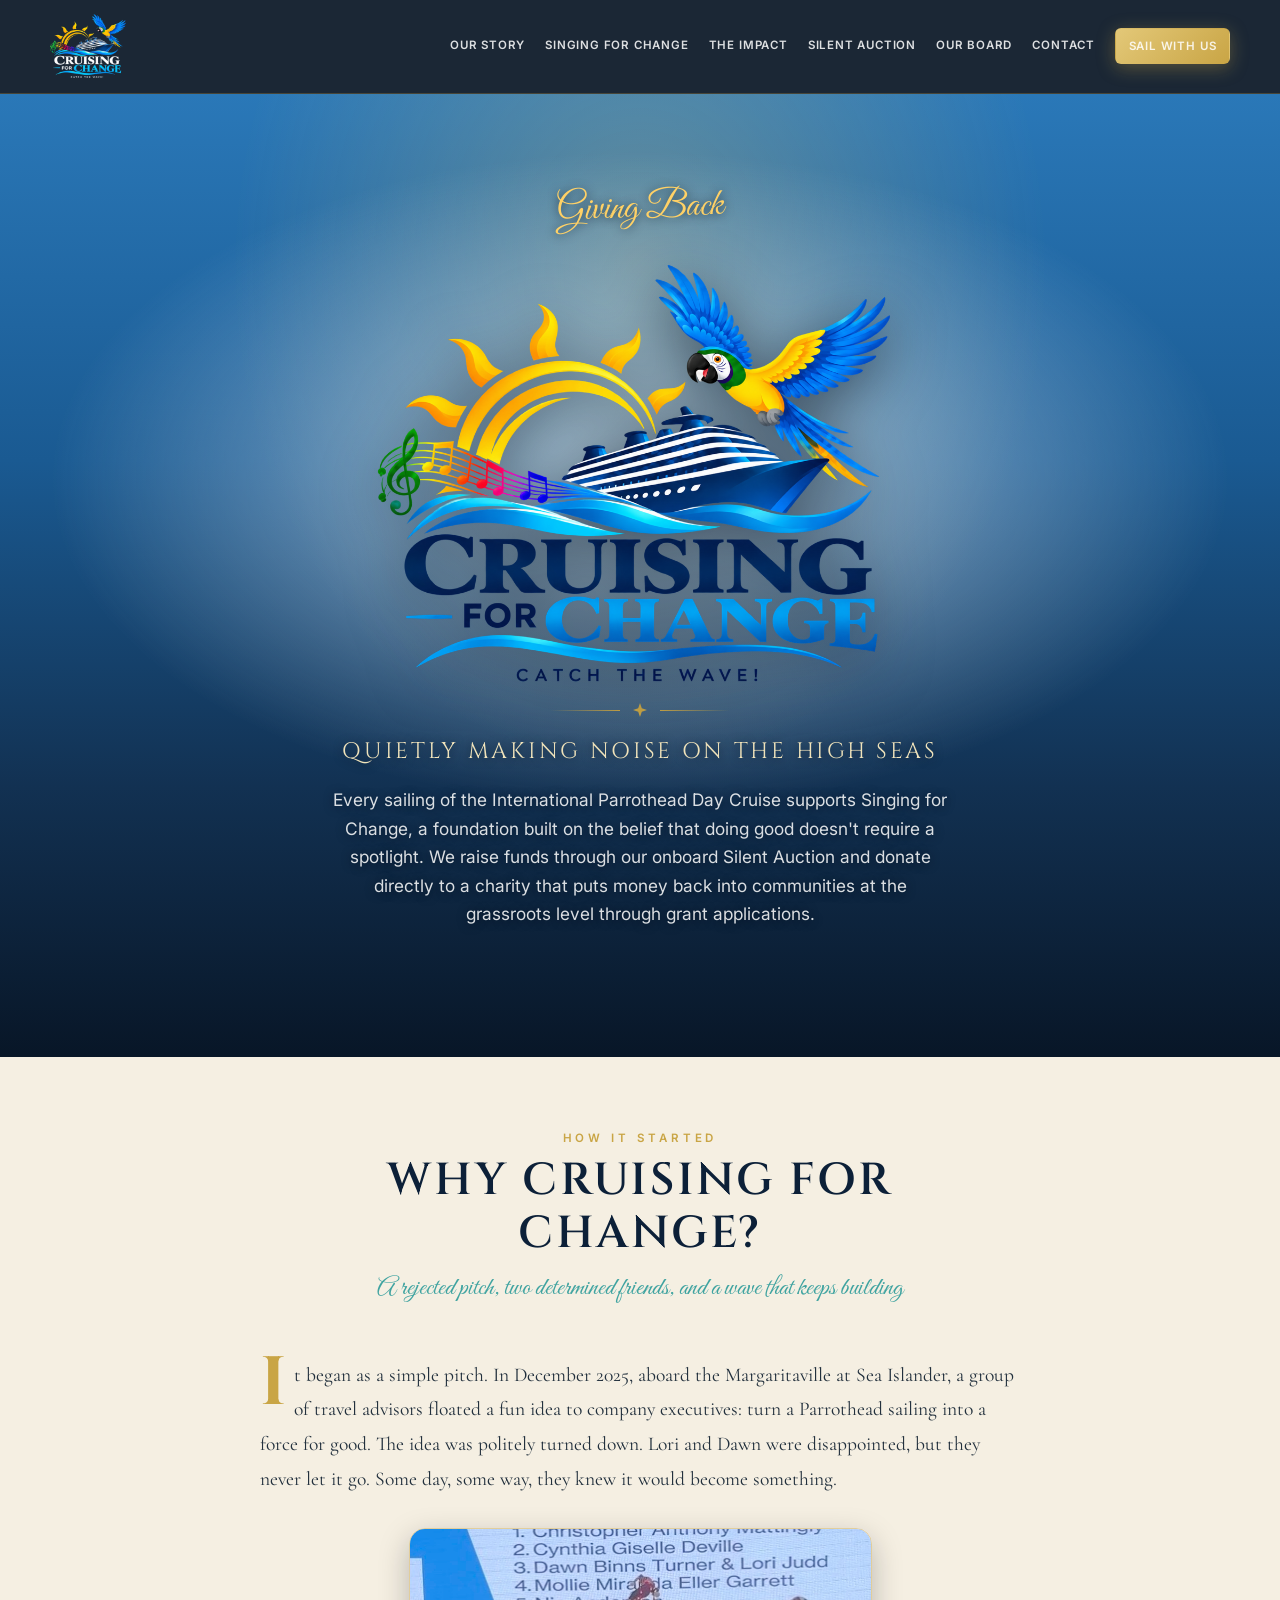
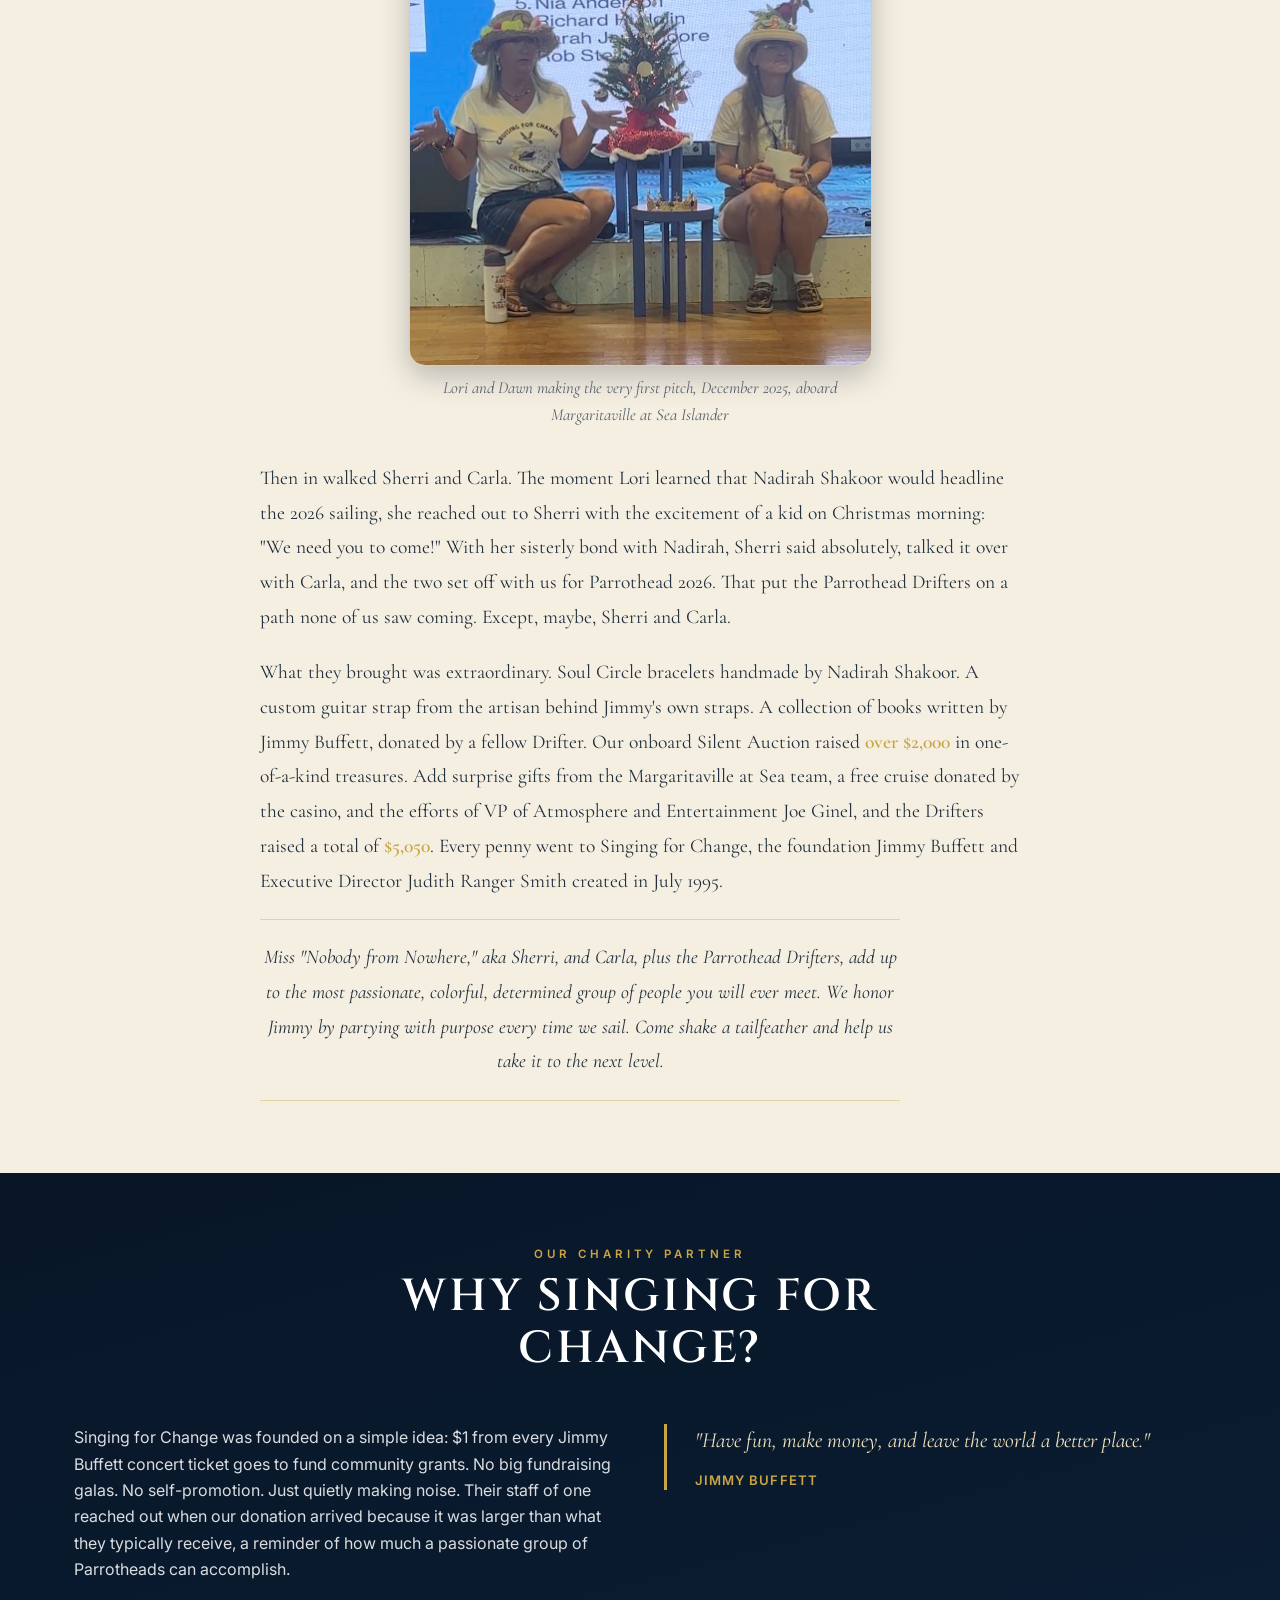
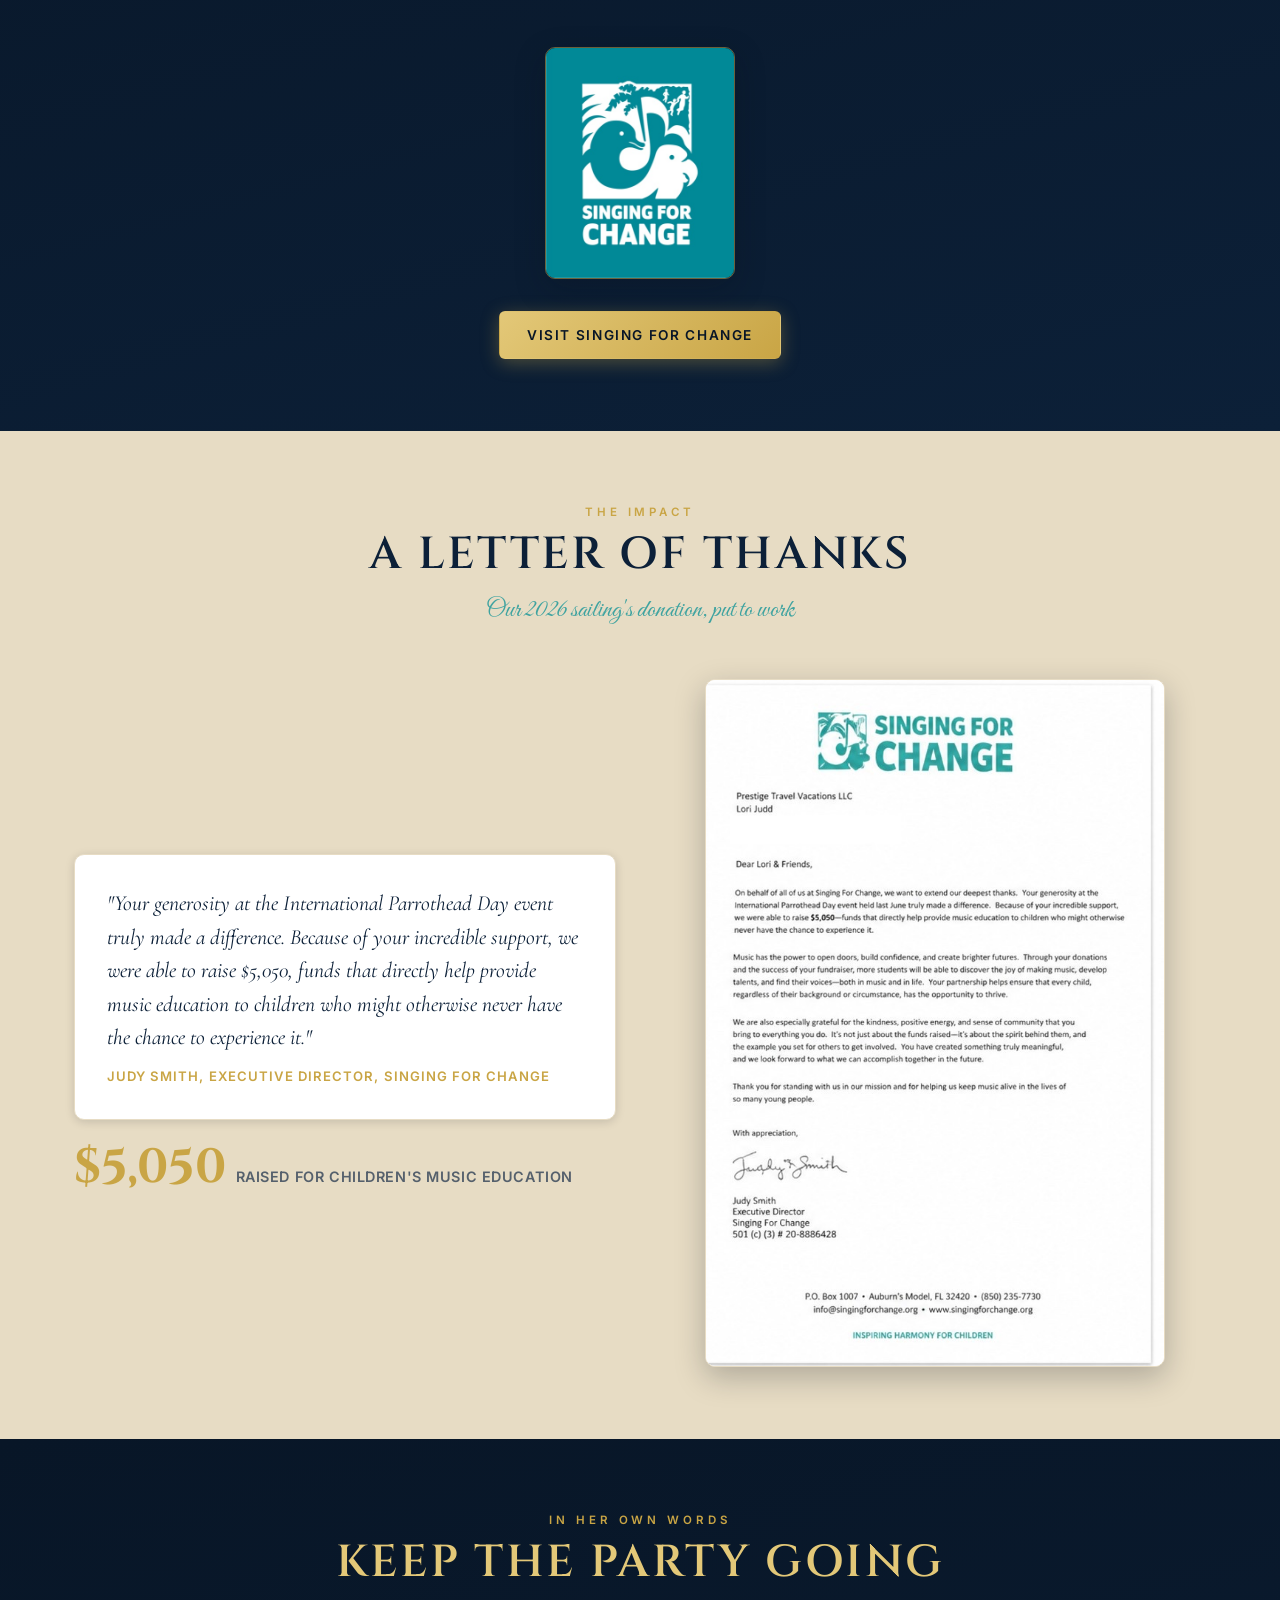
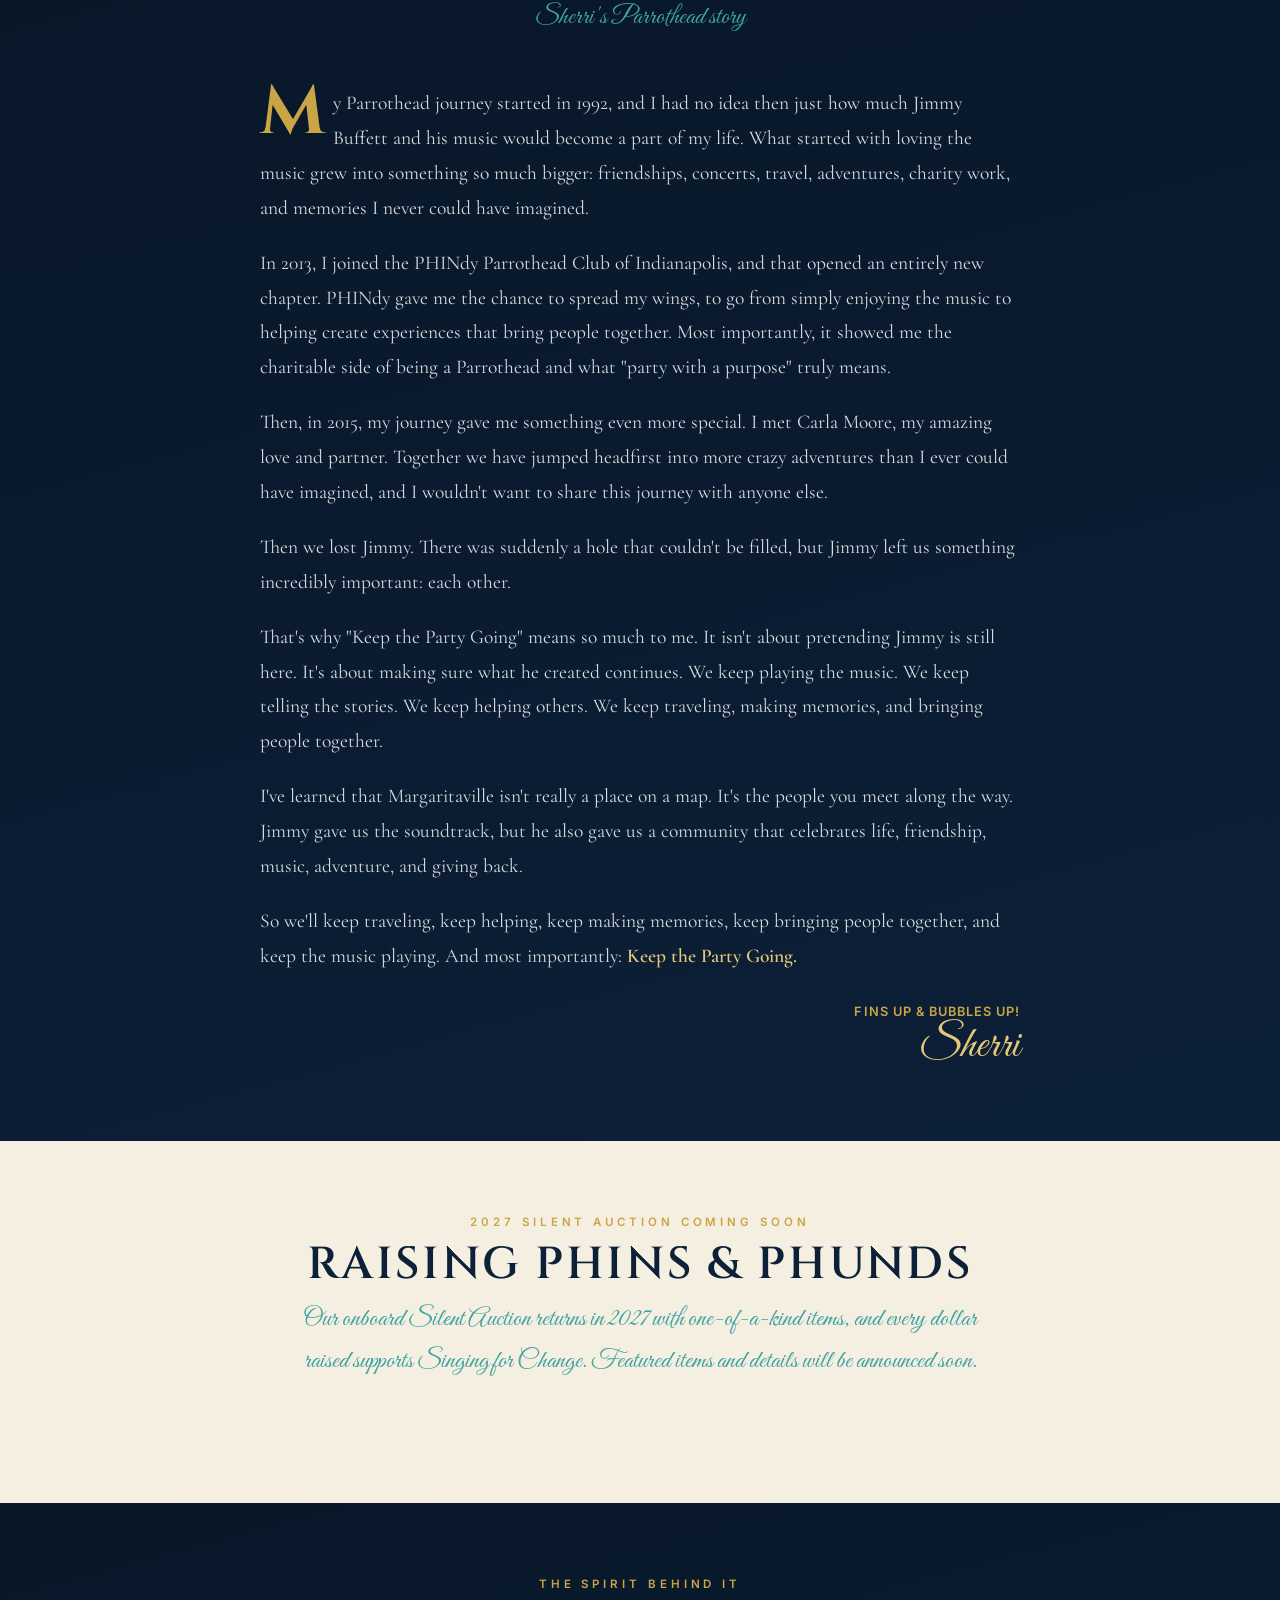
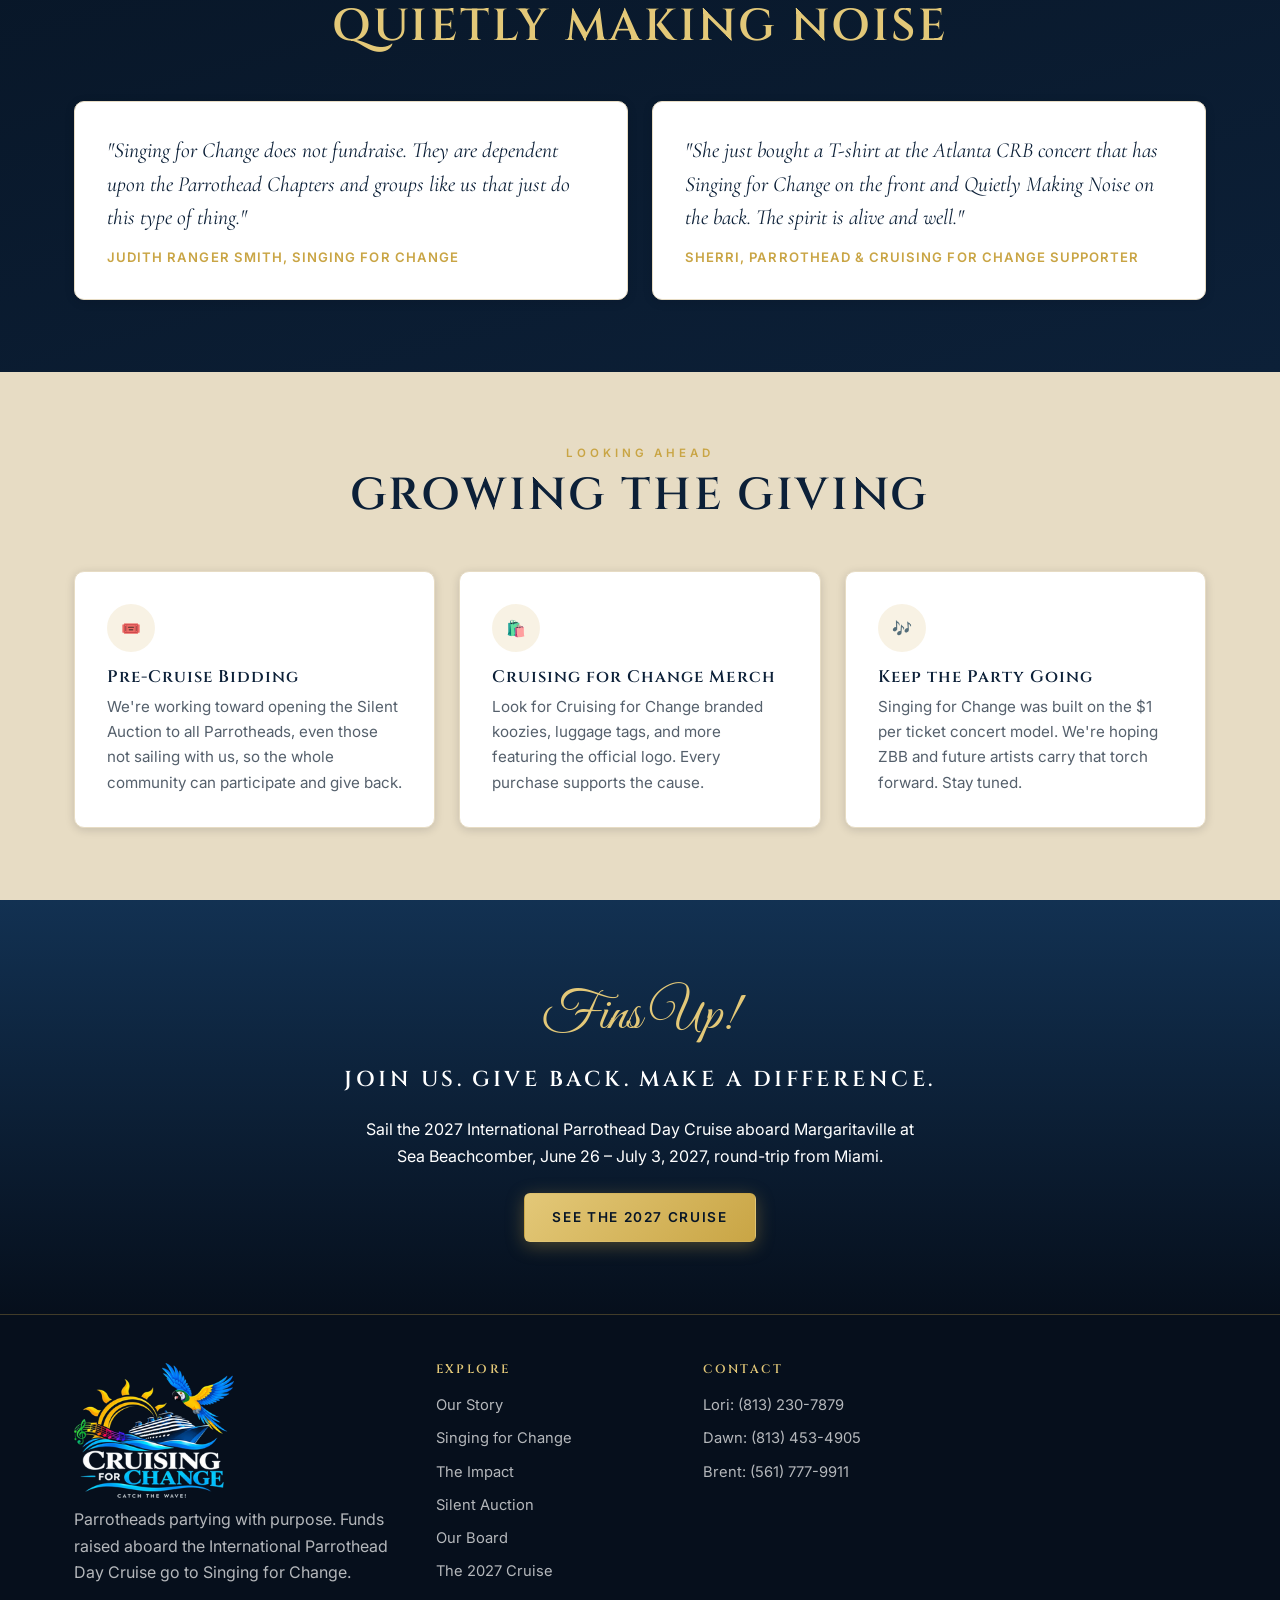
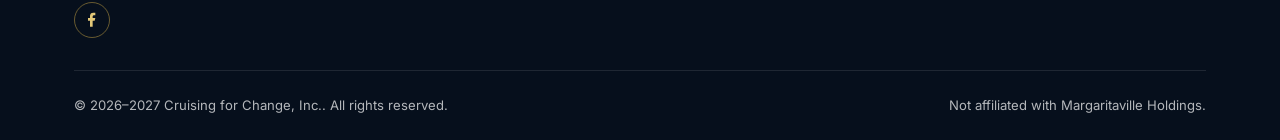
==== commit c156328c: "Footer: Cruising for Change, Inc., matching the IRS filing Co-Authored-By: Claude Opus 5.5 <noreply@" ====
--- a/public/index.html
+++ b/public/index.html
@@ -254,7 +254,7 @@
       </div>
     </div>
     <div class="footer-bottom">
-      <span>&copy; 2026&ndash;2027 Cruising for Change, LLC. All rights reserved.</span>
+      <span>&copy; 2026&ndash;2027 Cruising for Change, Inc.. All rights reserved.</span>
       <span>Not affiliated with Margaritaville Holdings.</span>
     </div>
   </div>
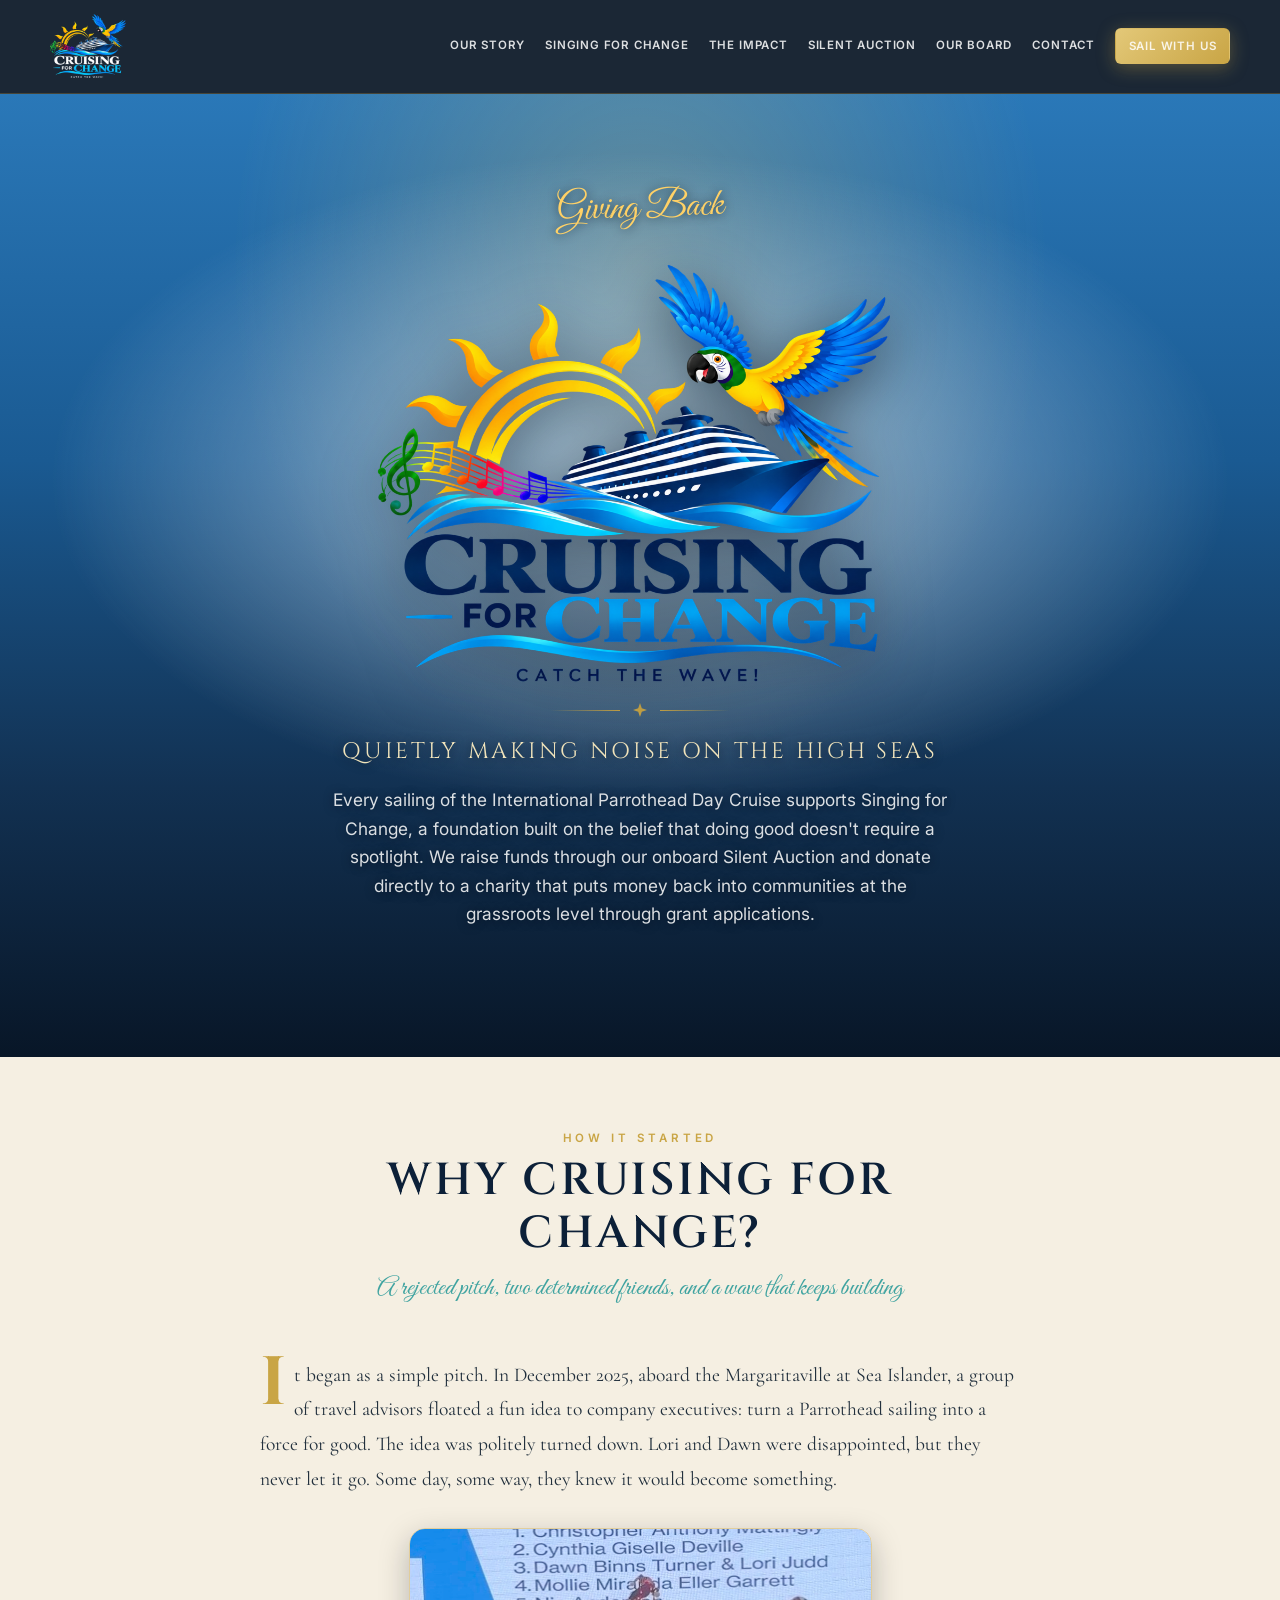
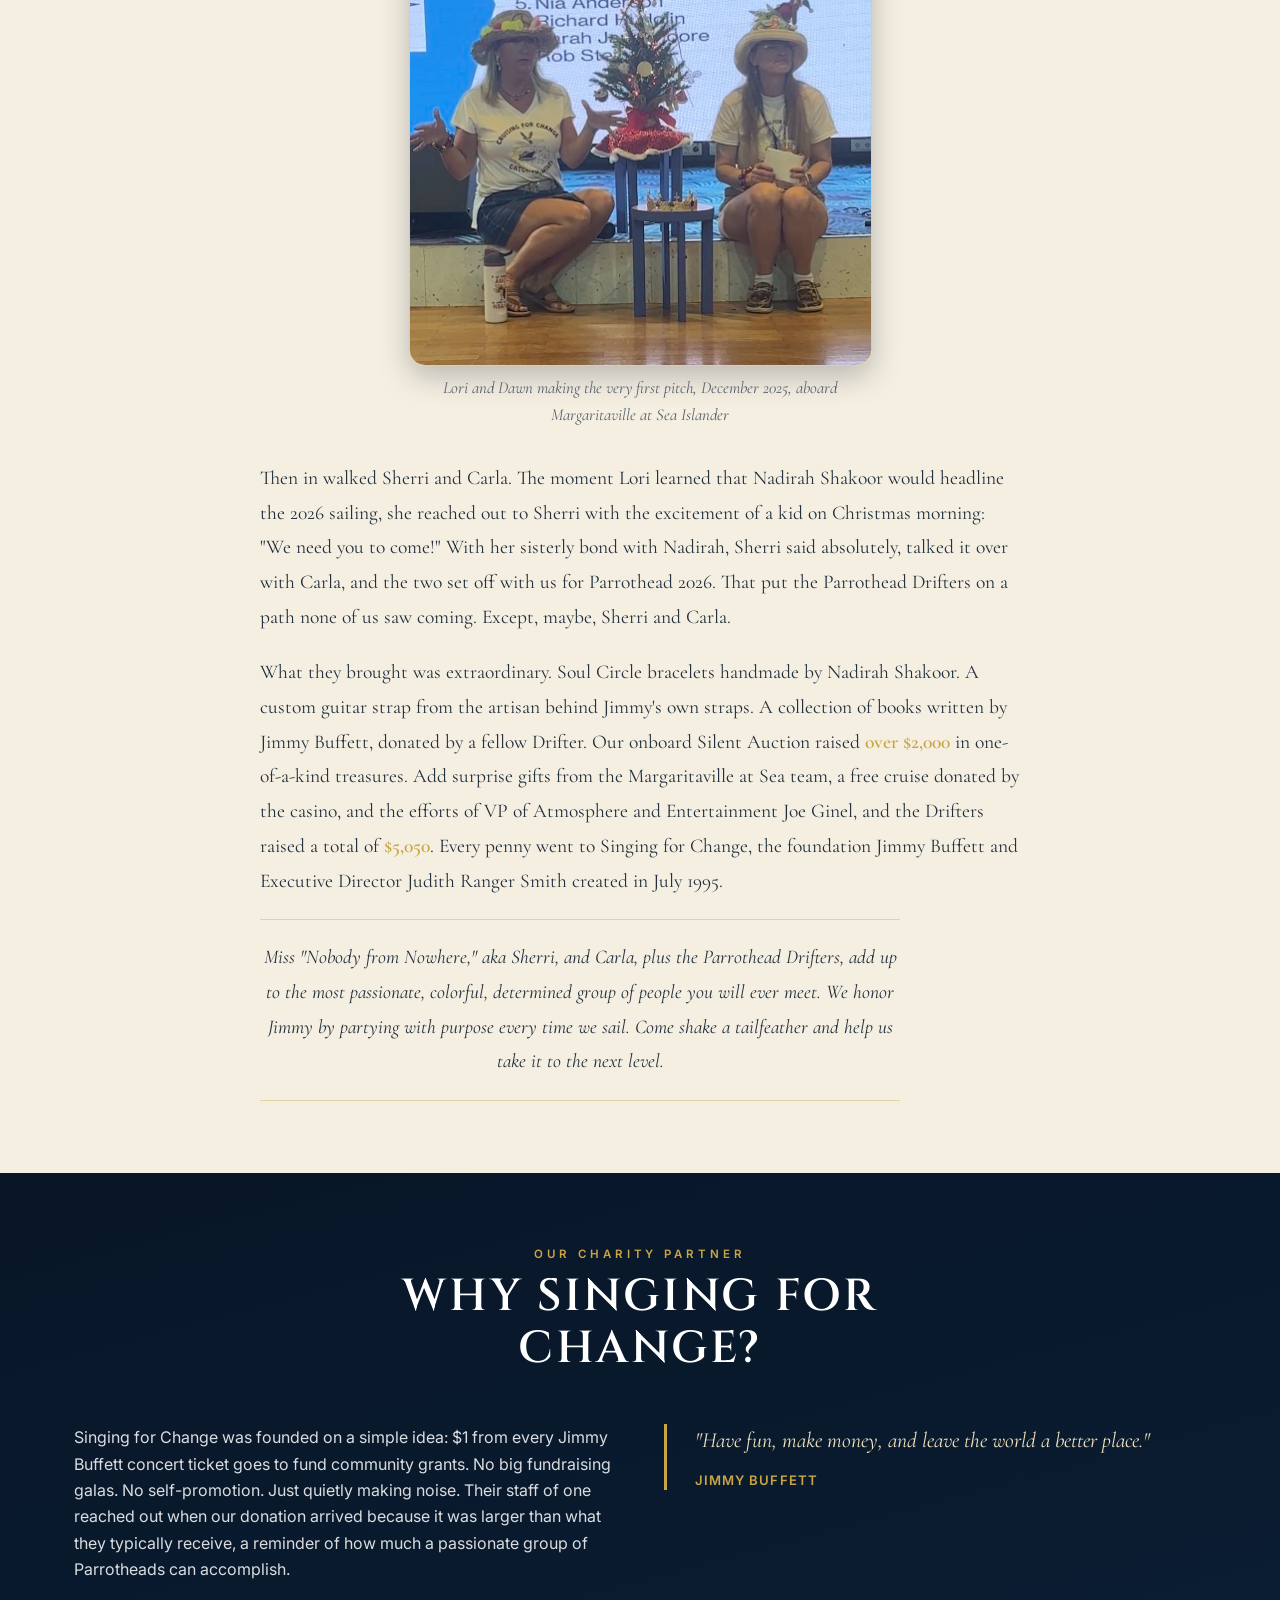
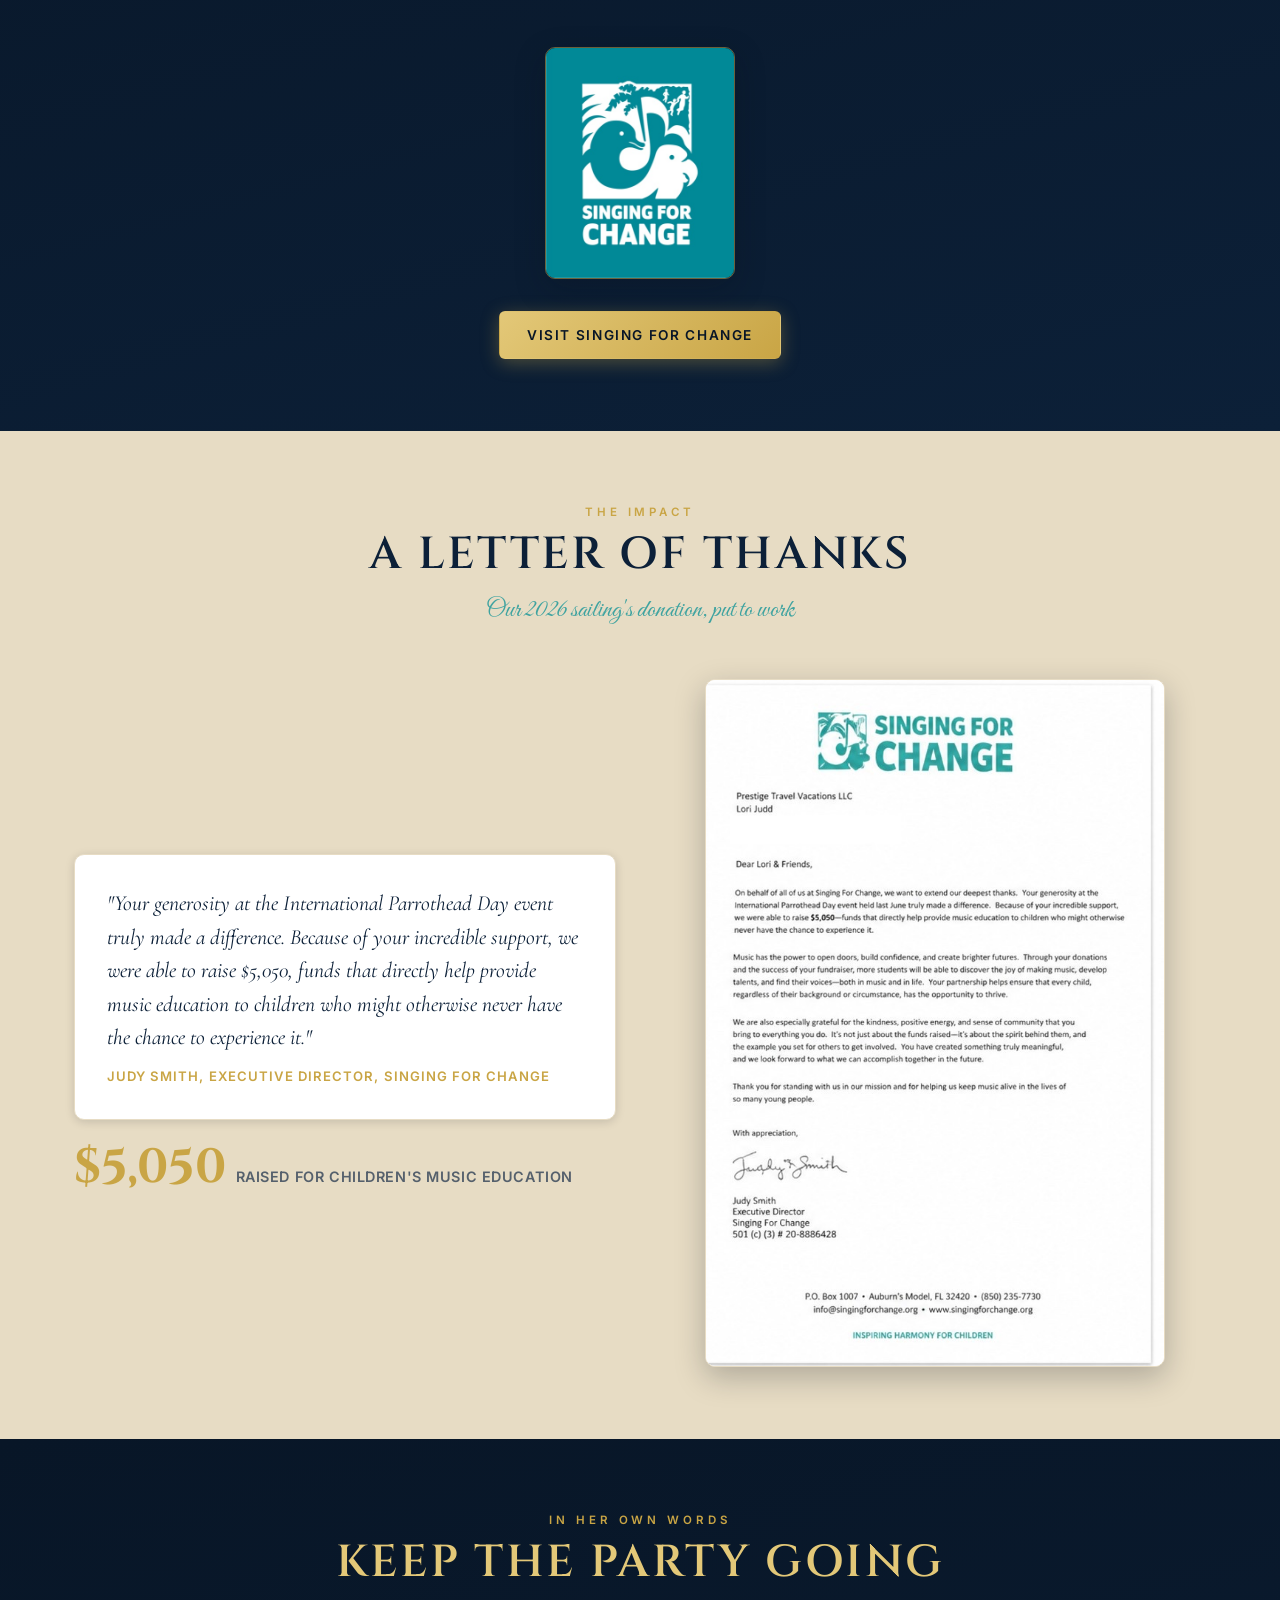
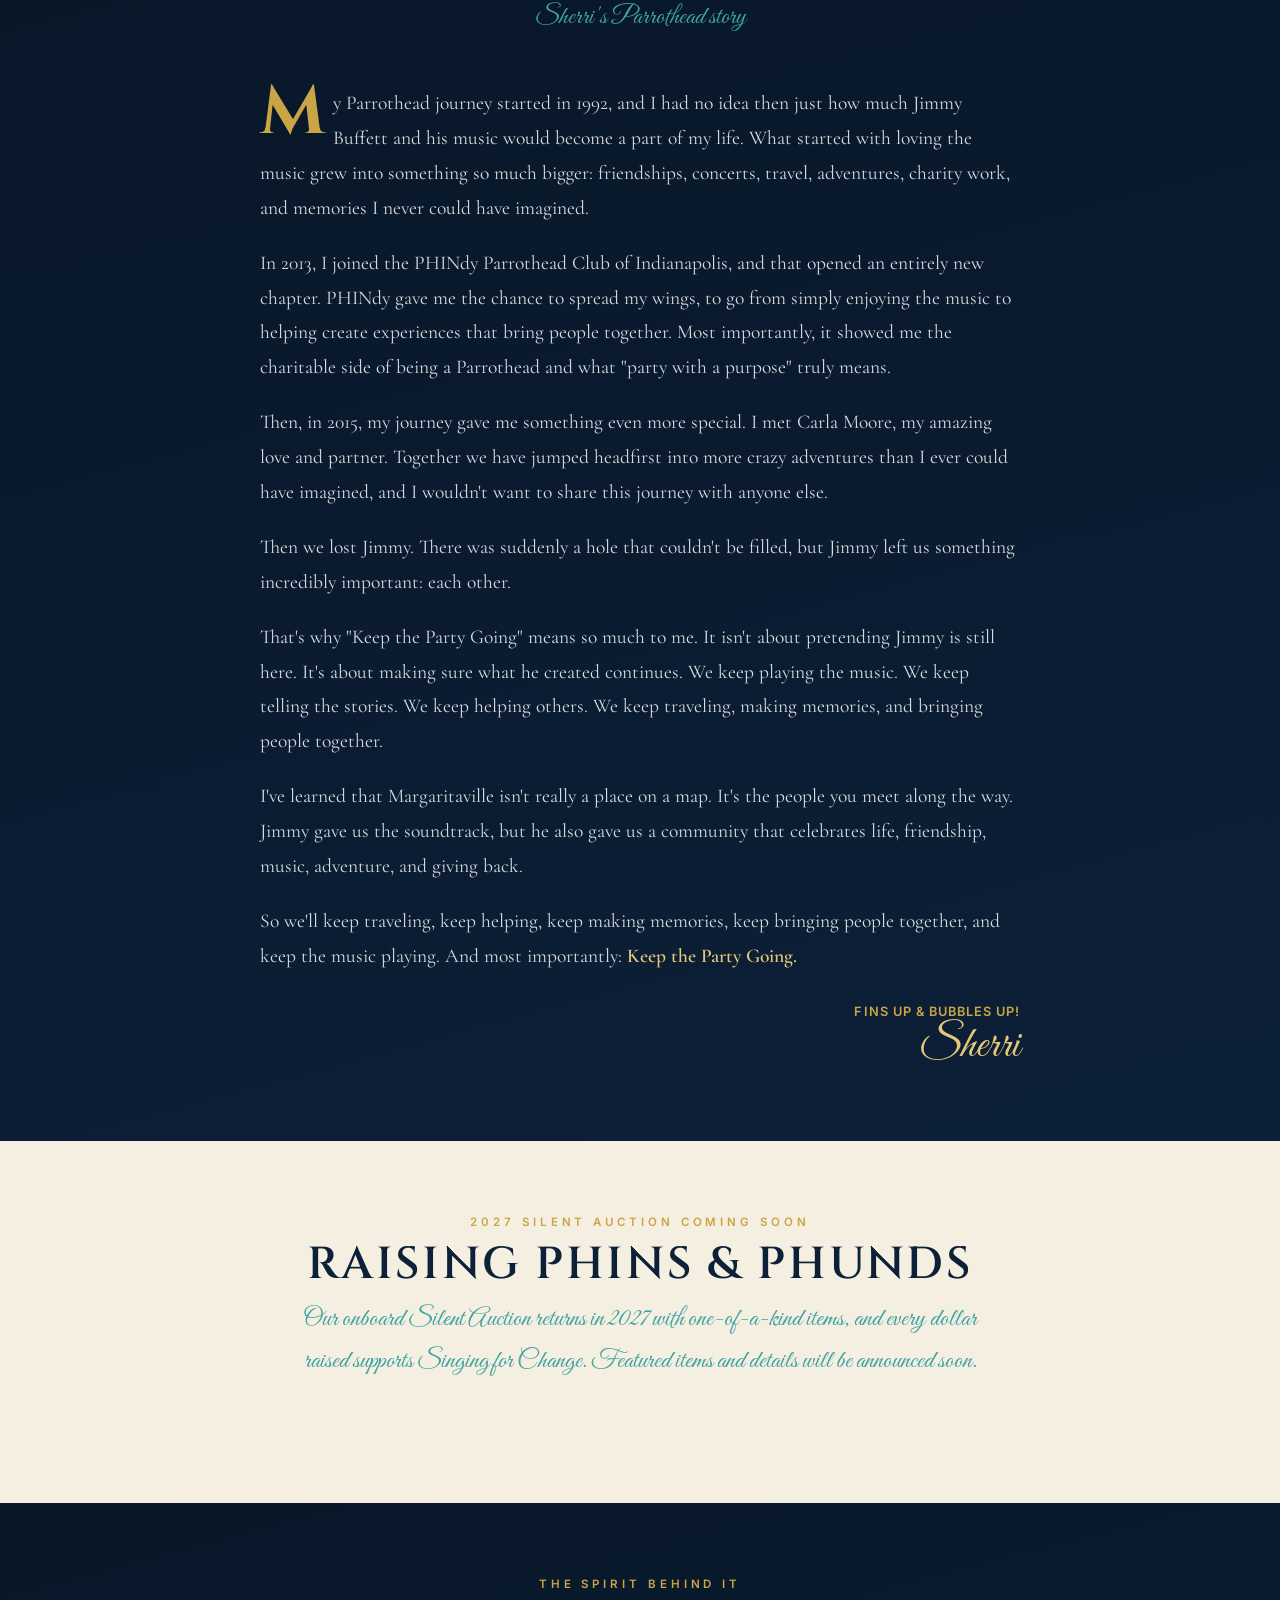
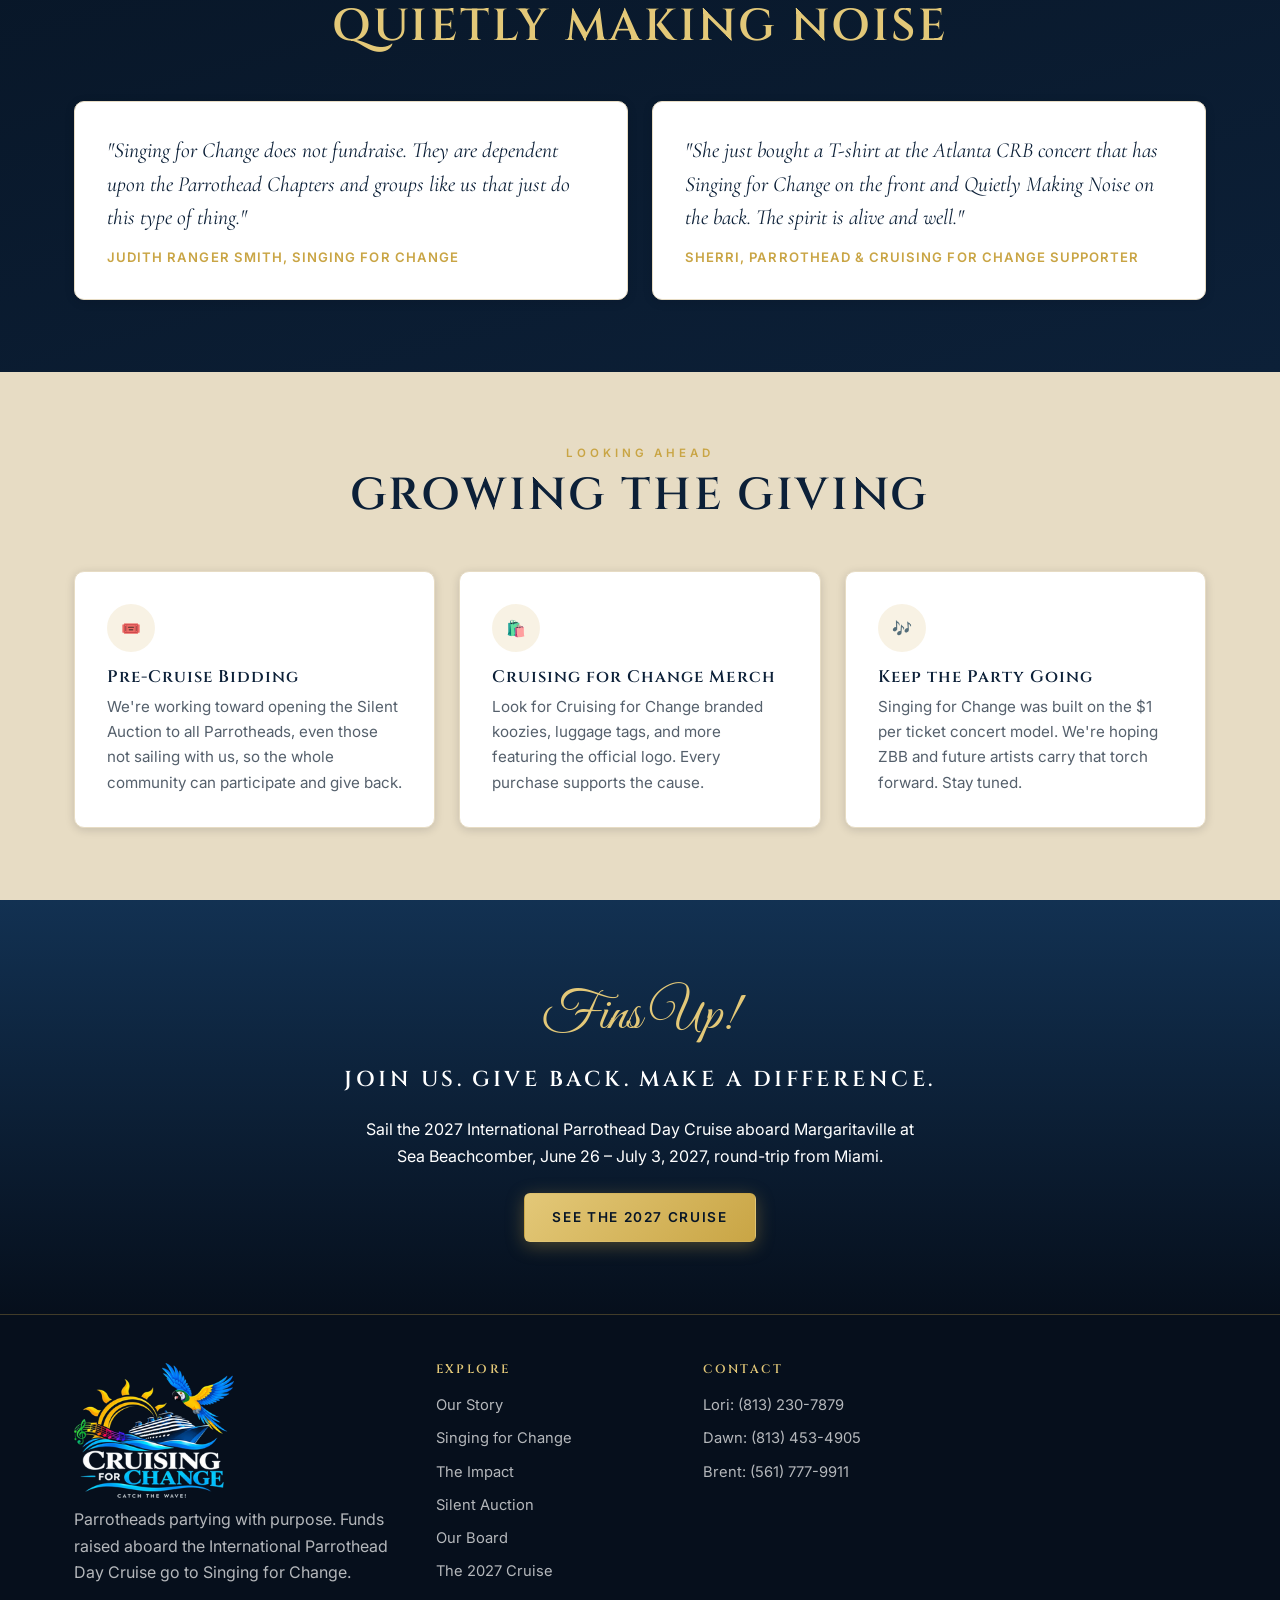
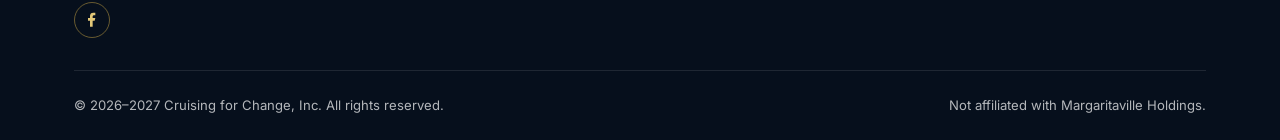
==== commit 62559f03: "Footer: fix double period after Inc. Co-Authored-By: Claude Opus 5.5 <noreply@anthropic.com>" ====
--- a/public/index.html
+++ b/public/index.html
@@ -254,7 +254,7 @@
       </div>
     </div>
     <div class="footer-bottom">
-      <span>&copy; 2026&ndash;2027 Cruising for Change, Inc.. All rights reserved.</span>
+      <span>&copy; 2026&ndash;2027 Cruising for Change, Inc. All rights reserved.</span>
       <span>Not affiliated with Margaritaville Holdings.</span>
     </div>
   </div>
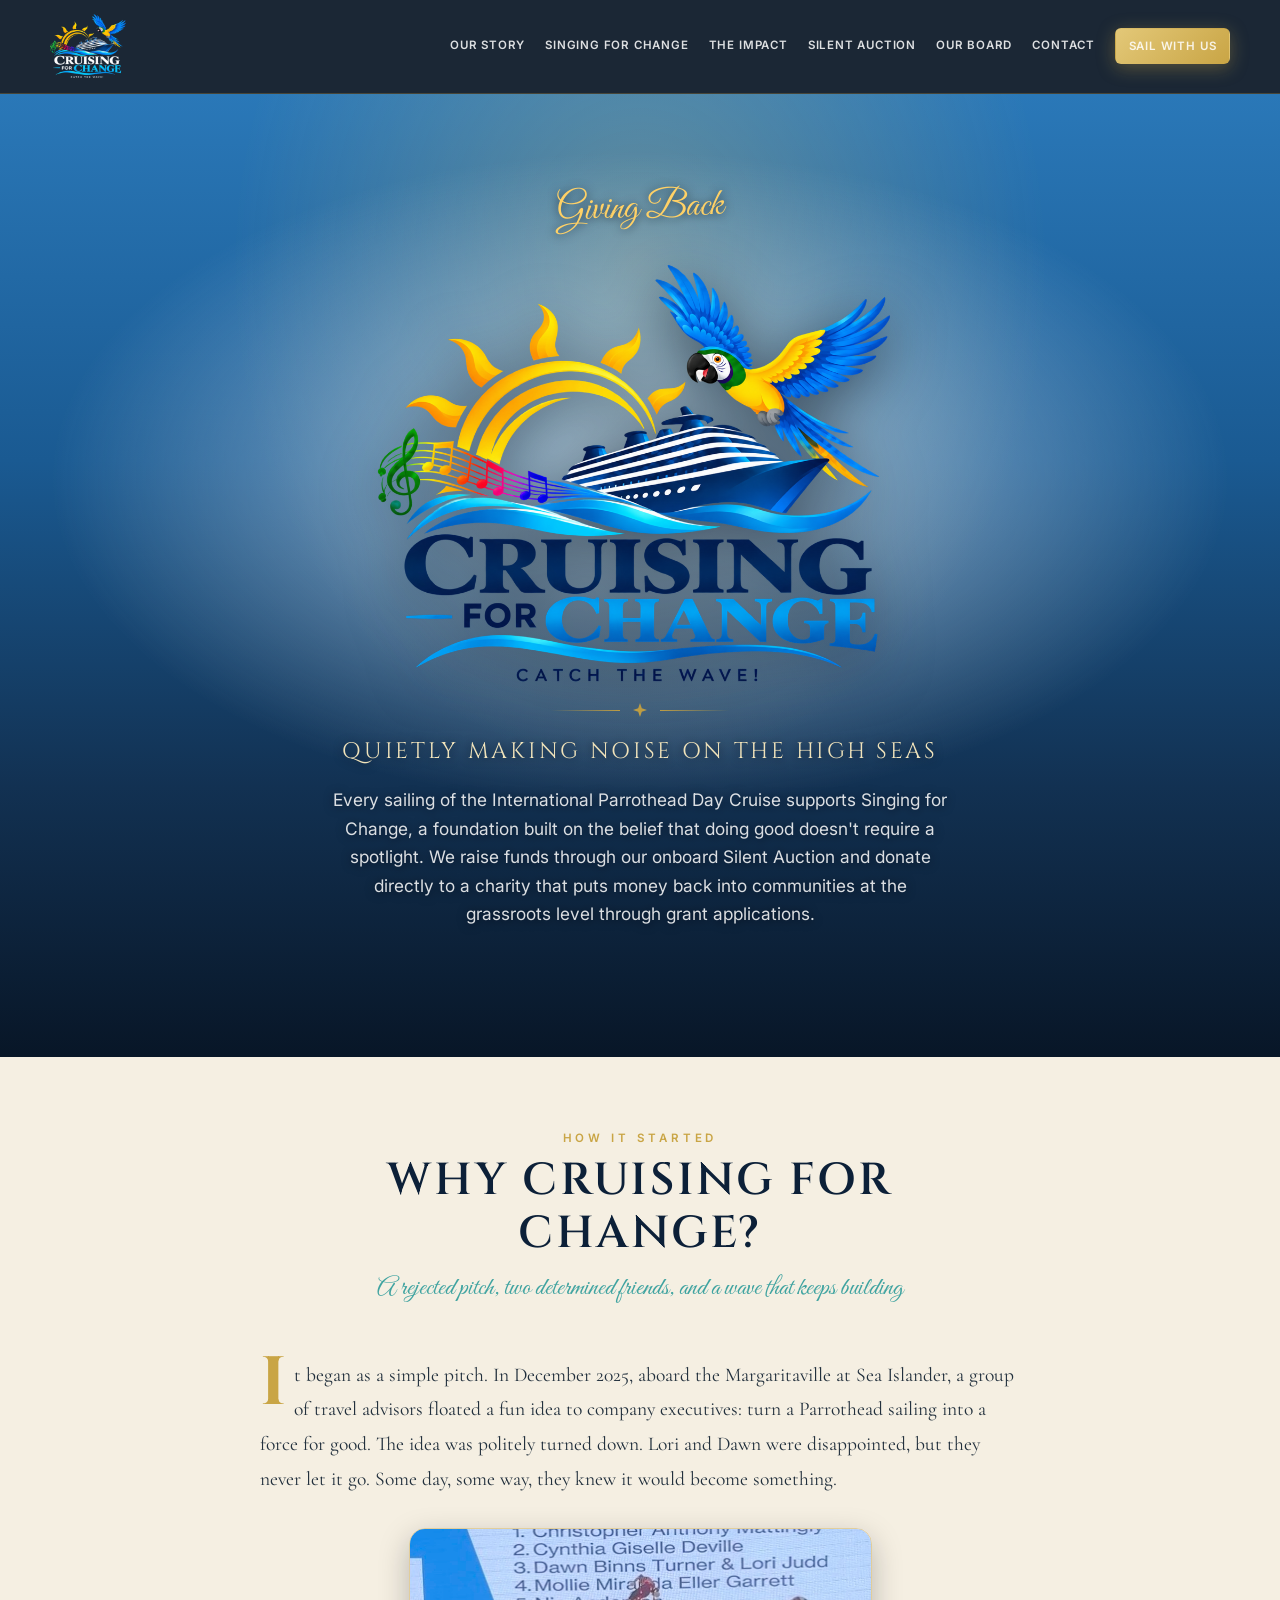
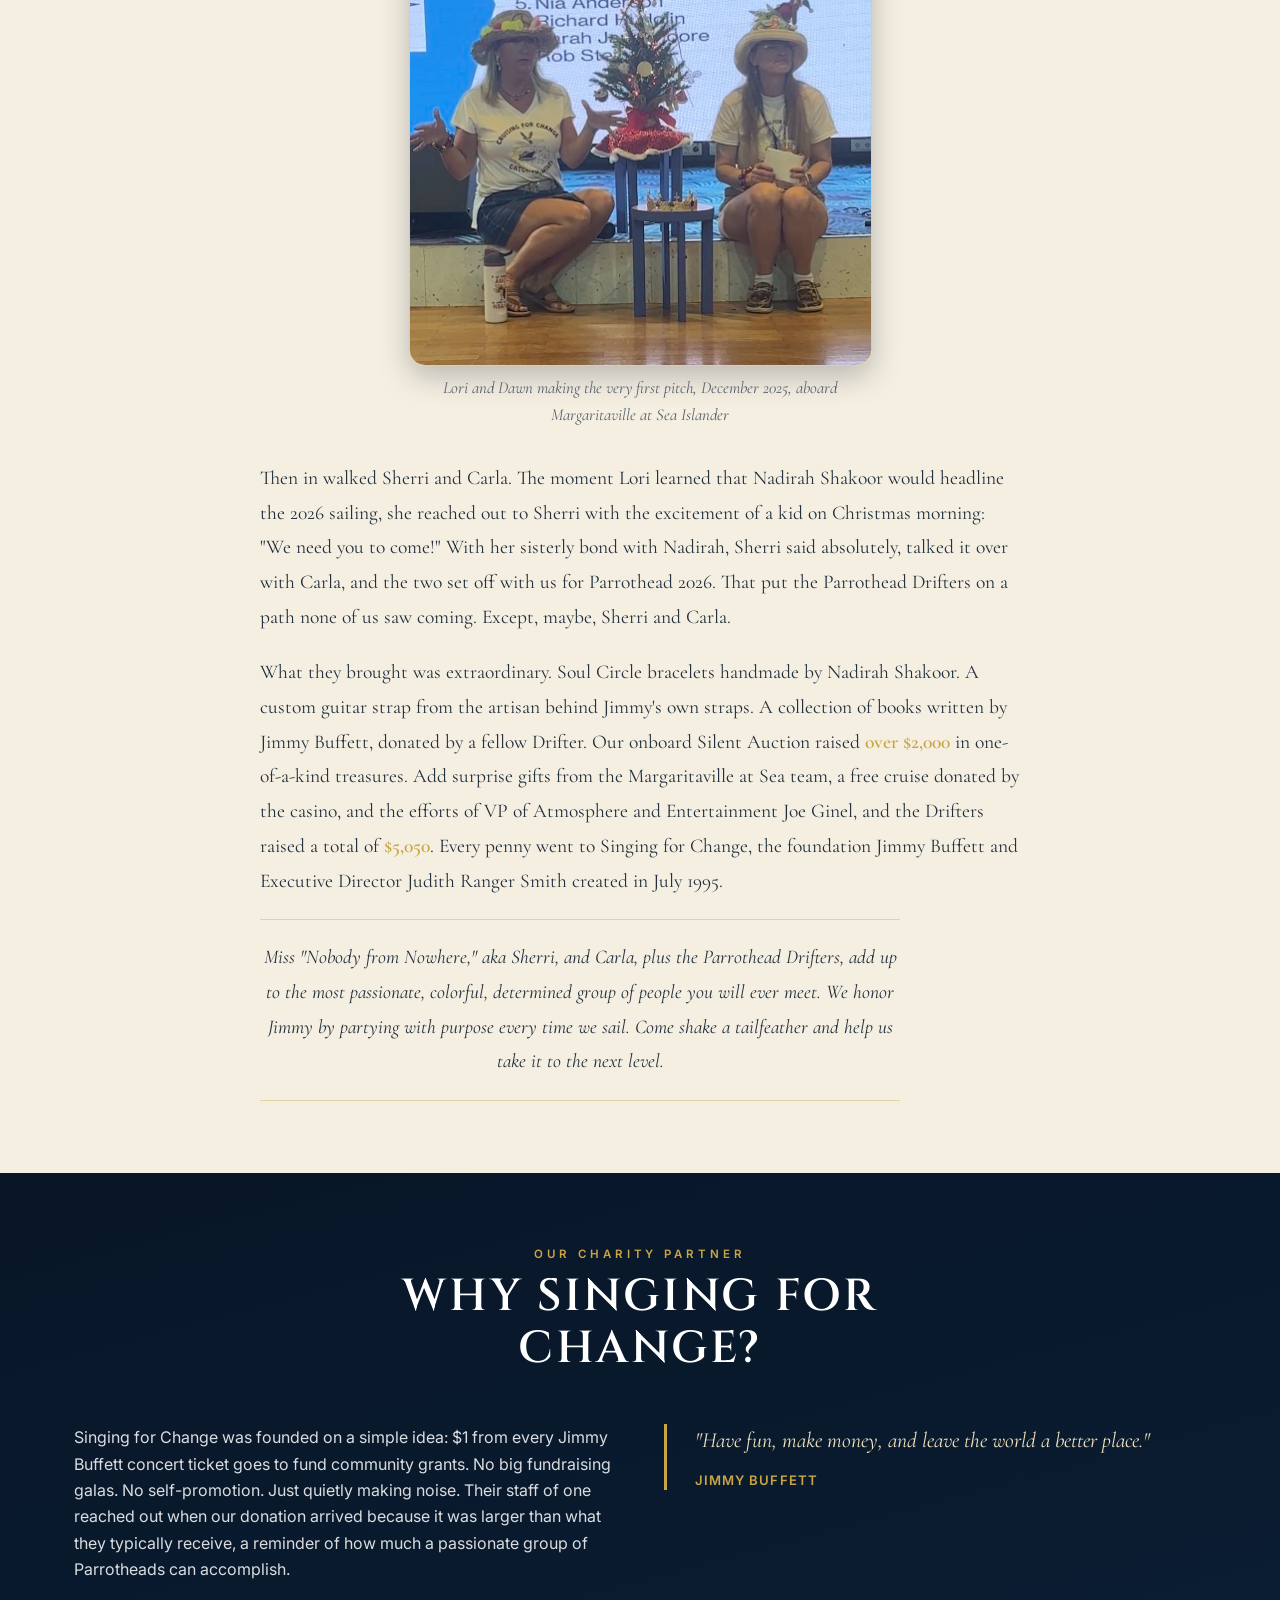
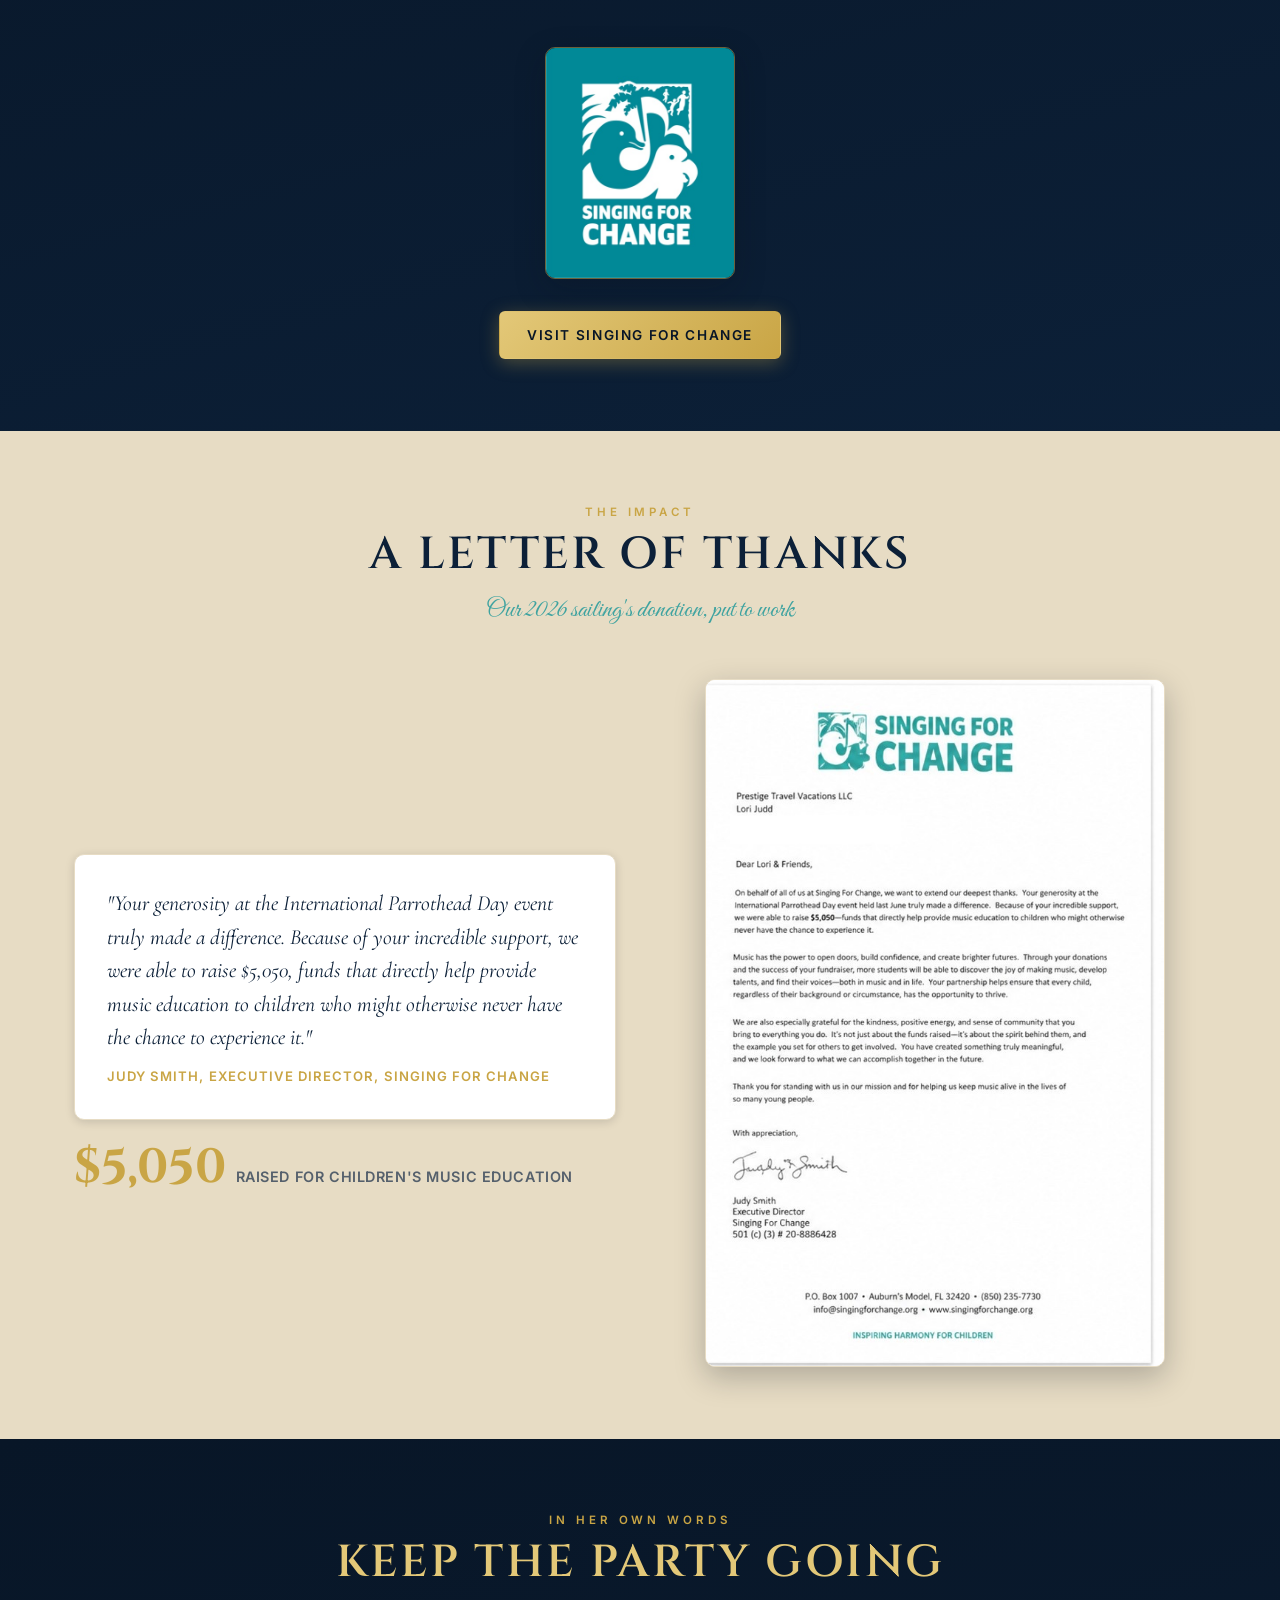
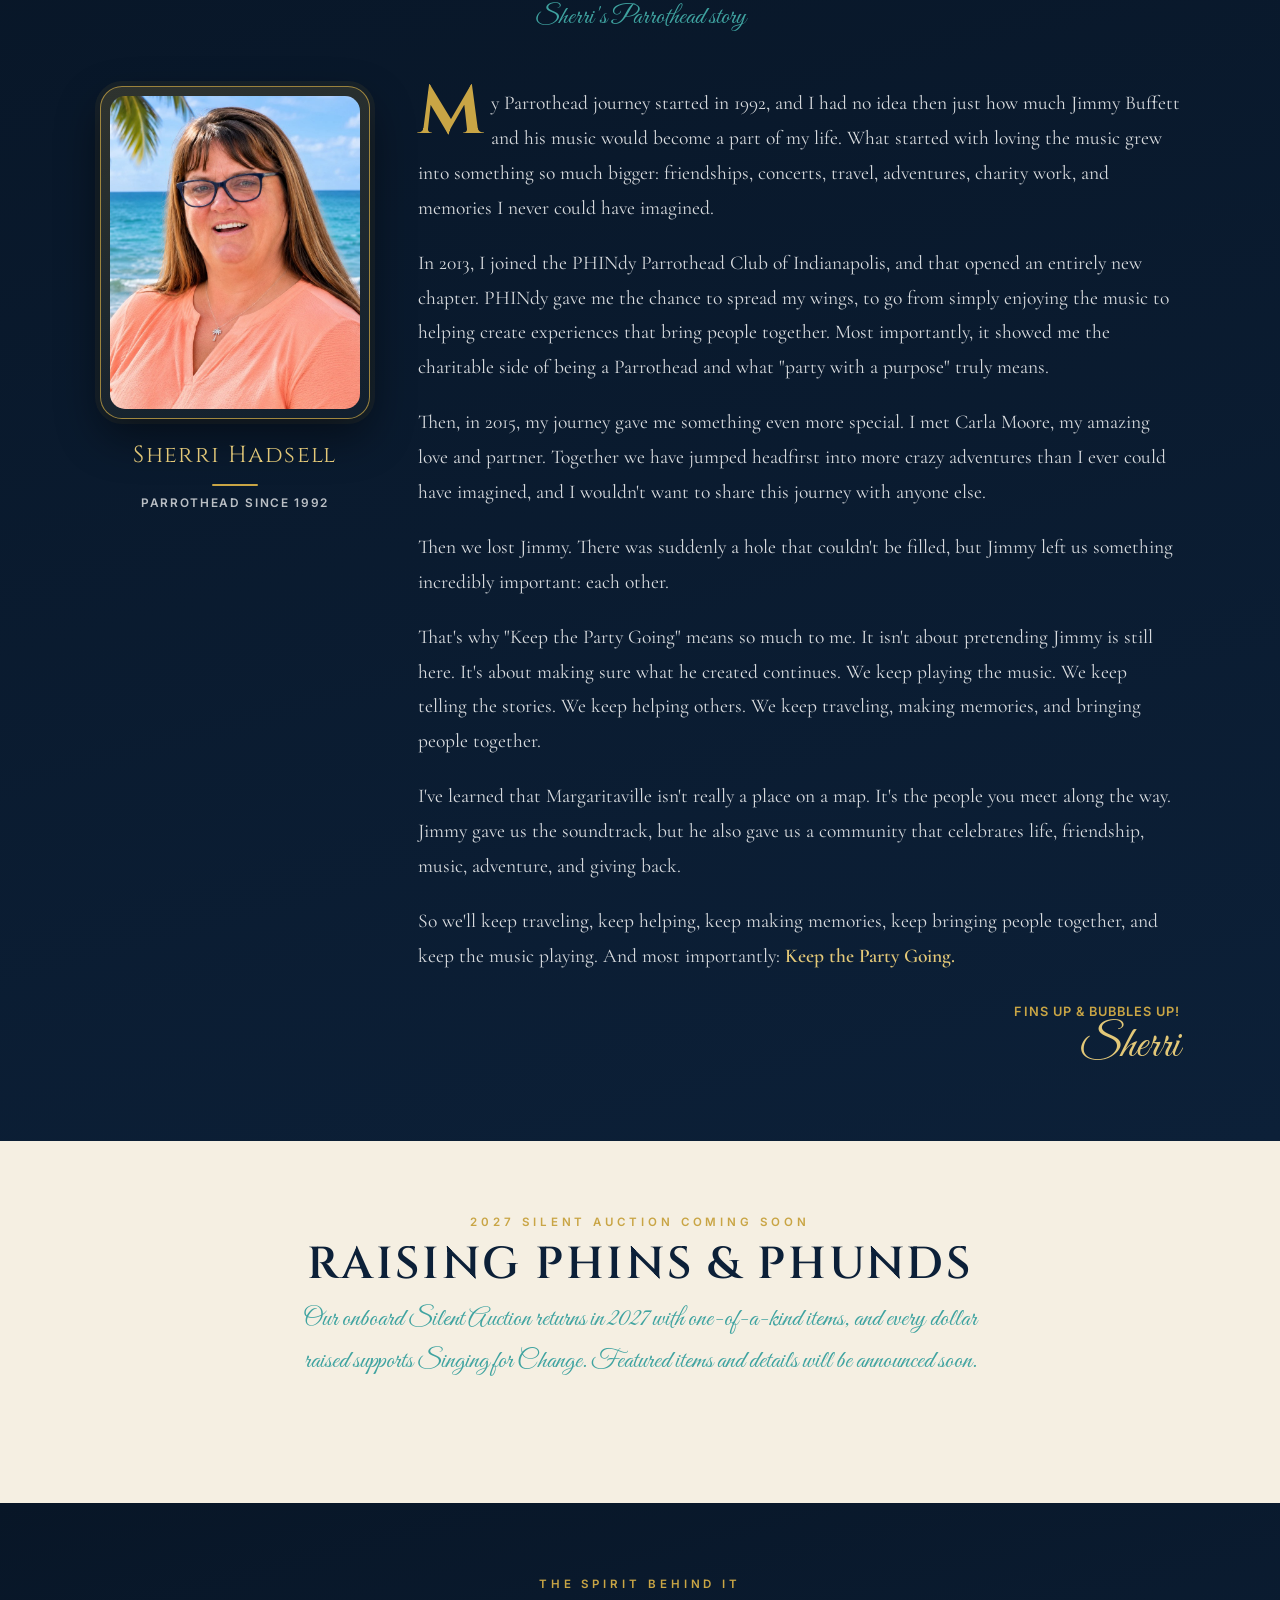
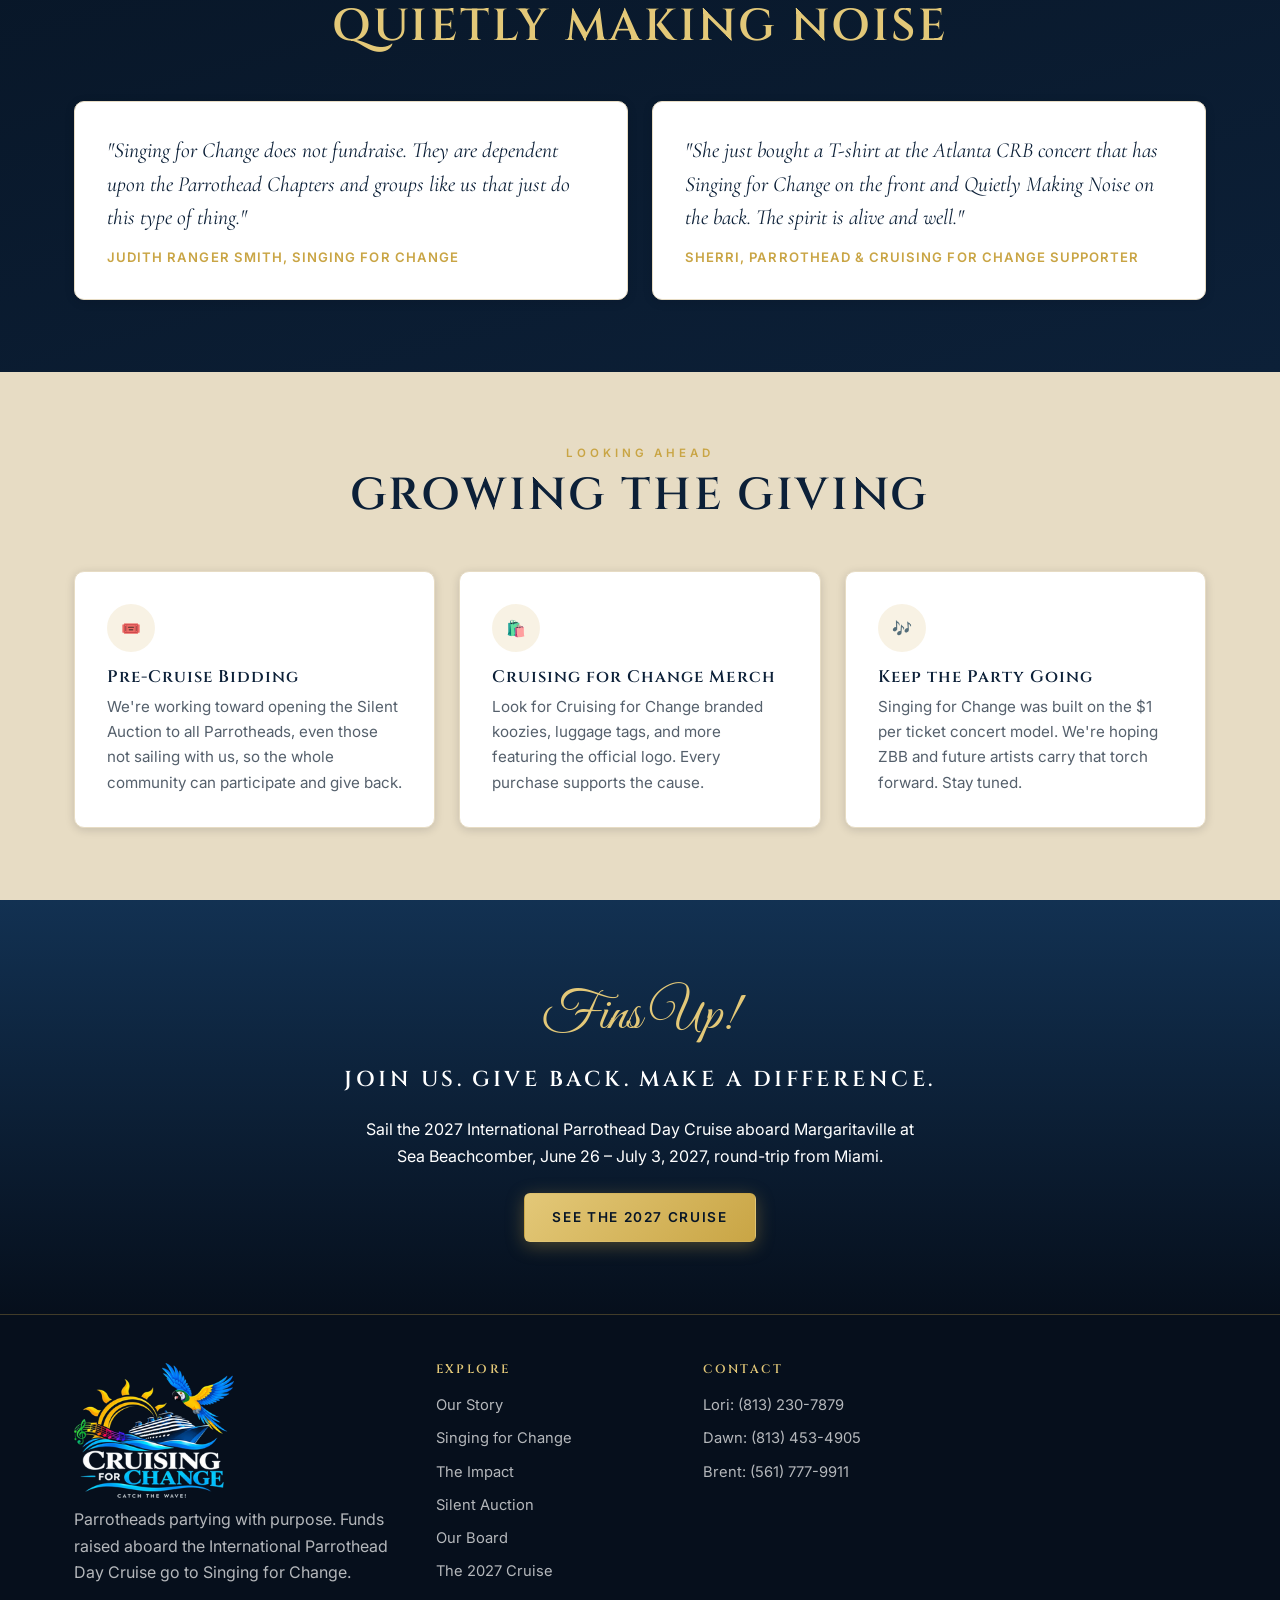
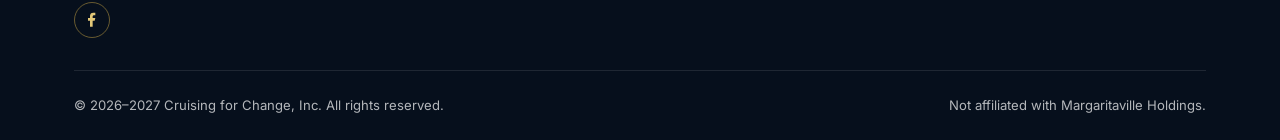
==== commit 41877196: "Home page: Sherri Hadsell's portrait beside her Keep the Party Going story Co-Authored-By: Claude So" ====
--- a/public/index.html
+++ b/public/index.html
@@ -132,13 +132,18 @@
     </div>
   </section>
 
-  <section class="bg-navy">
+  <section class="bg-navy" id="sherri">
     <div class="container">
       <div class="section-head">
         <span class="eyebrow">In Her Own Words</span>
         <h2 style="color: var(--gold-light);">Keep the Party Going</h2>
         <p class="tagline">Sherri's Parrothead story</p>
       </div>
+      <div class="story-split">
+      <aside class="story-portrait">
+        <div class="portrait-frame"><img src="assets/img/sherri-story.jpg" alt="Portrait of Sherri Hadsell on the beach with a palm frond and the ocean behind her" width="800" height="1000" loading="lazy"></div>
+        <div class="portrait-cap"><span class="portrait-name">Sherri Hadsell</span><span class="portrait-role">Parrothead since 1992</span></div>
+      </aside>
       <div class="story story-prose">
         <p>My Parrothead journey started in 1992, and I had no idea then just how much Jimmy Buffett and his music would become a part of my life. What started with loving the music grew into something so much bigger: friendships, concerts, travel, adventures, charity work, and memories I never could have imagined.</p>
         <p>In 2013, I joined the PHINdy Parrothead Club of Indianapolis, and that opened an entirely new chapter. PHINdy gave me the chance to spread my wings, to go from simply enjoying the music to helping create experiences that bring people together. Most importantly, it showed me the charitable side of being a Parrothead and what "party with a purpose" truly means.</p>
@@ -152,6 +157,7 @@
           <span class="name">Sherri</span>
         </div>
       </div>
+      </div>
     </div>
   </section>
 
--- a/public/css/styles.css
+++ b/public/css/styles.css
@@ -1133,6 +1133,65 @@
 }
 @media (max-width: 600px) {
   .story-prose p { font-size: 1.12rem; line-height: 1.72; }
+}
+
+/* Charity: Sherri's portrait beside her story */
+.story-split {
+  display: grid;
+  grid-template-columns: 270px minmax(0, 1fr);
+  gap: 3rem;
+  max-width: 1080px;
+  margin: 0 auto;
+  align-items: start;
+}
+.story-split .story { max-width: none; margin: 0; }
+.story-portrait { position: sticky; top: 110px; text-align: center; }
+.portrait-frame {
+  padding: 9px;
+  border: 1px solid rgba(201, 165, 69, 0.75);
+  border-radius: 22px;
+  background: linear-gradient(160deg, rgba(201, 165, 69, 0.2), rgba(201, 165, 69, 0.04));
+  box-shadow: 0 18px 44px rgba(0, 0, 0, 0.45), 0 0 0 5px rgba(201, 165, 69, 0.08);
+}
+.portrait-frame img {
+  display: block;
+  width: 100%;
+  height: auto;
+  aspect-ratio: 4 / 5;
+  object-fit: cover;
+  object-position: 50% 24%;
+  border-radius: 15px;
+}
+.portrait-cap { margin-top: 1.1rem; }
+.portrait-name {
+  display: block;
+  font-family: var(--font-display);
+  font-size: 1.45rem;
+  letter-spacing: 0.06em;
+  color: var(--gold-light);
+}
+.portrait-name::after {
+  content: "";
+  display: block;
+  width: 46px;
+  height: 2px;
+  margin: 0.55rem auto 0.5rem;
+  background: var(--gold);
+  border-radius: 2px;
+}
+.portrait-role {
+  display: block;
+  font-family: var(--font-body);
+  font-size: 0.74rem;
+  font-weight: 600;
+  letter-spacing: 0.14em;
+  text-transform: uppercase;
+  color: rgba(255, 255, 255, 0.72);
+}
+@media (max-width: 860px) {
+  .story-split { grid-template-columns: 1fr; gap: 2rem; }
+  .story-portrait { position: static; }
+  .portrait-frame { max-width: 250px; margin: 0 auto; }
 }
 
 /* Ocean gradient, no photo: sky blue up top fading to deep navy water */
@@ -1620,3 +1679,5 @@
   gap: var(--space-4);
 }
 .board-grid .team-card { flex: 0 1 300px; }
+.avatar.avatar-photo { overflow: hidden; padding: 0; }
+.avatar.avatar-photo img { width: 100%; height: 100%; object-fit: cover; border-radius: 50%; }
